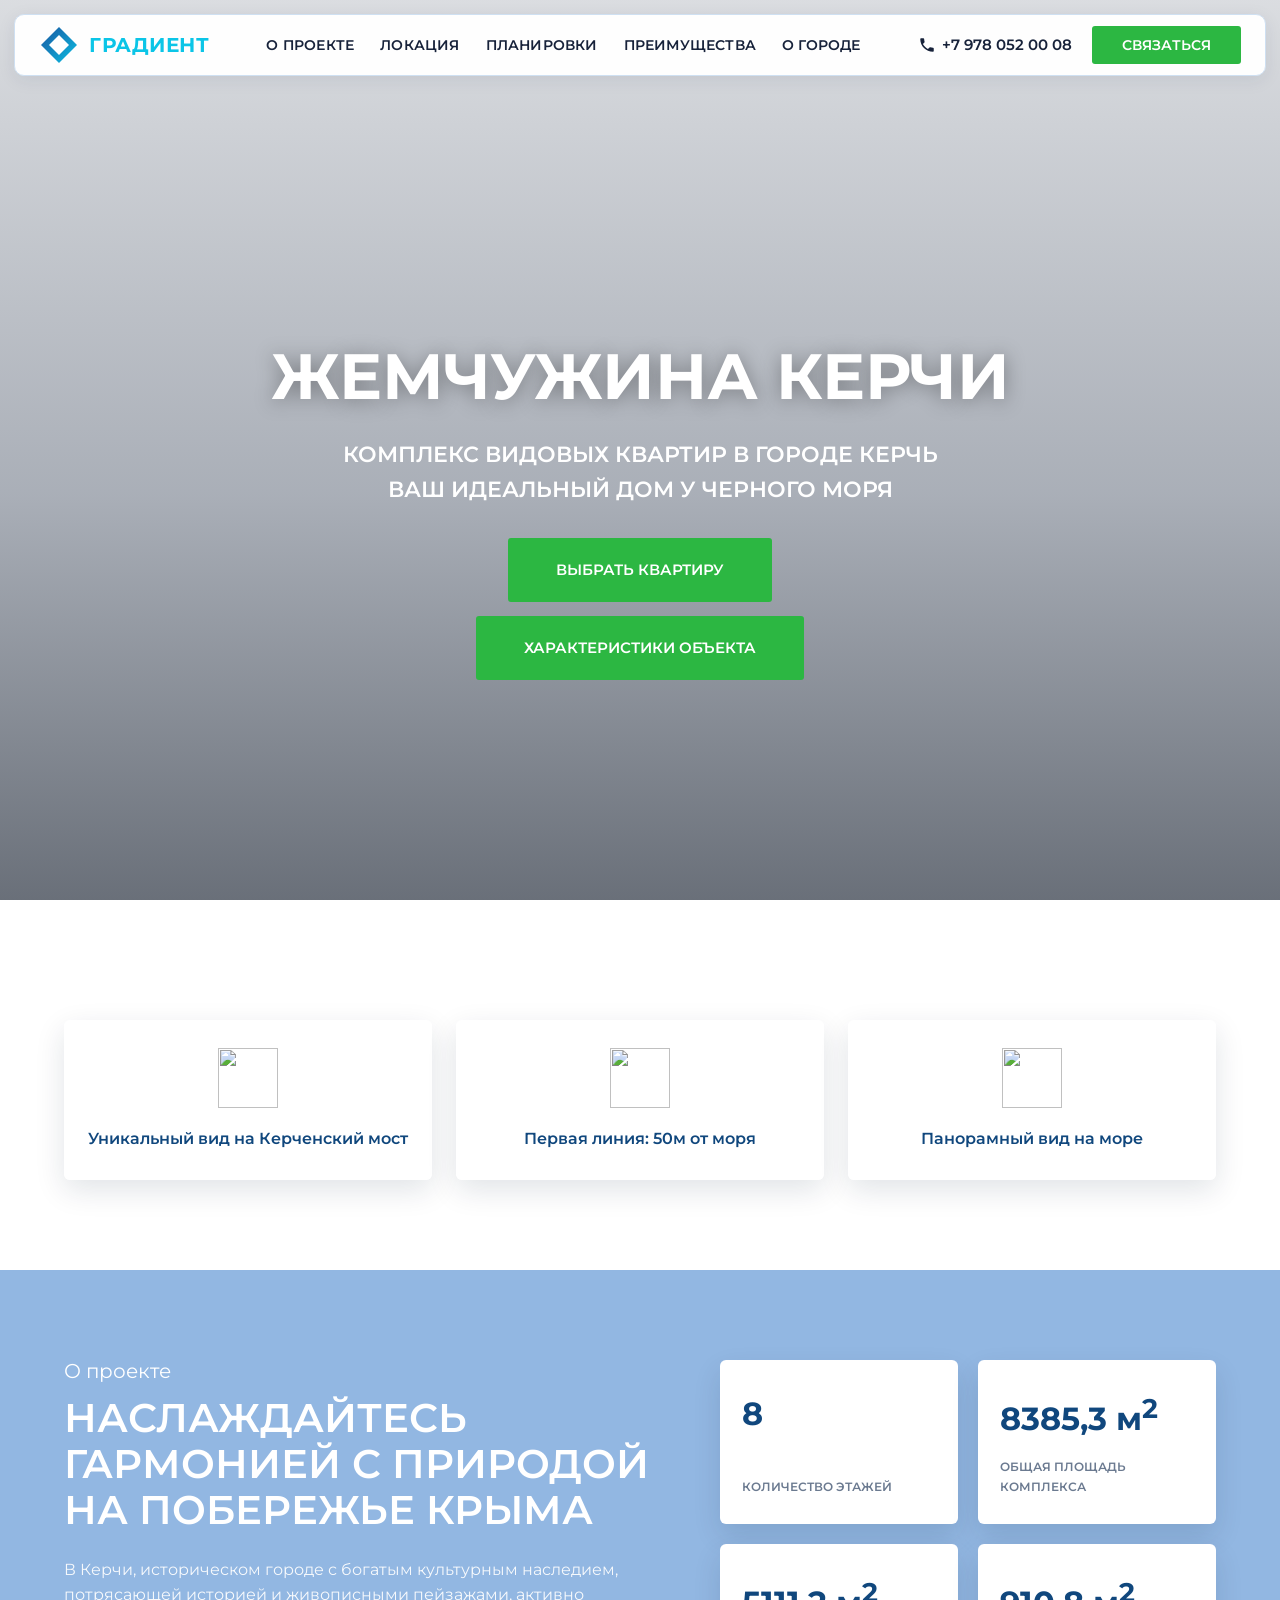
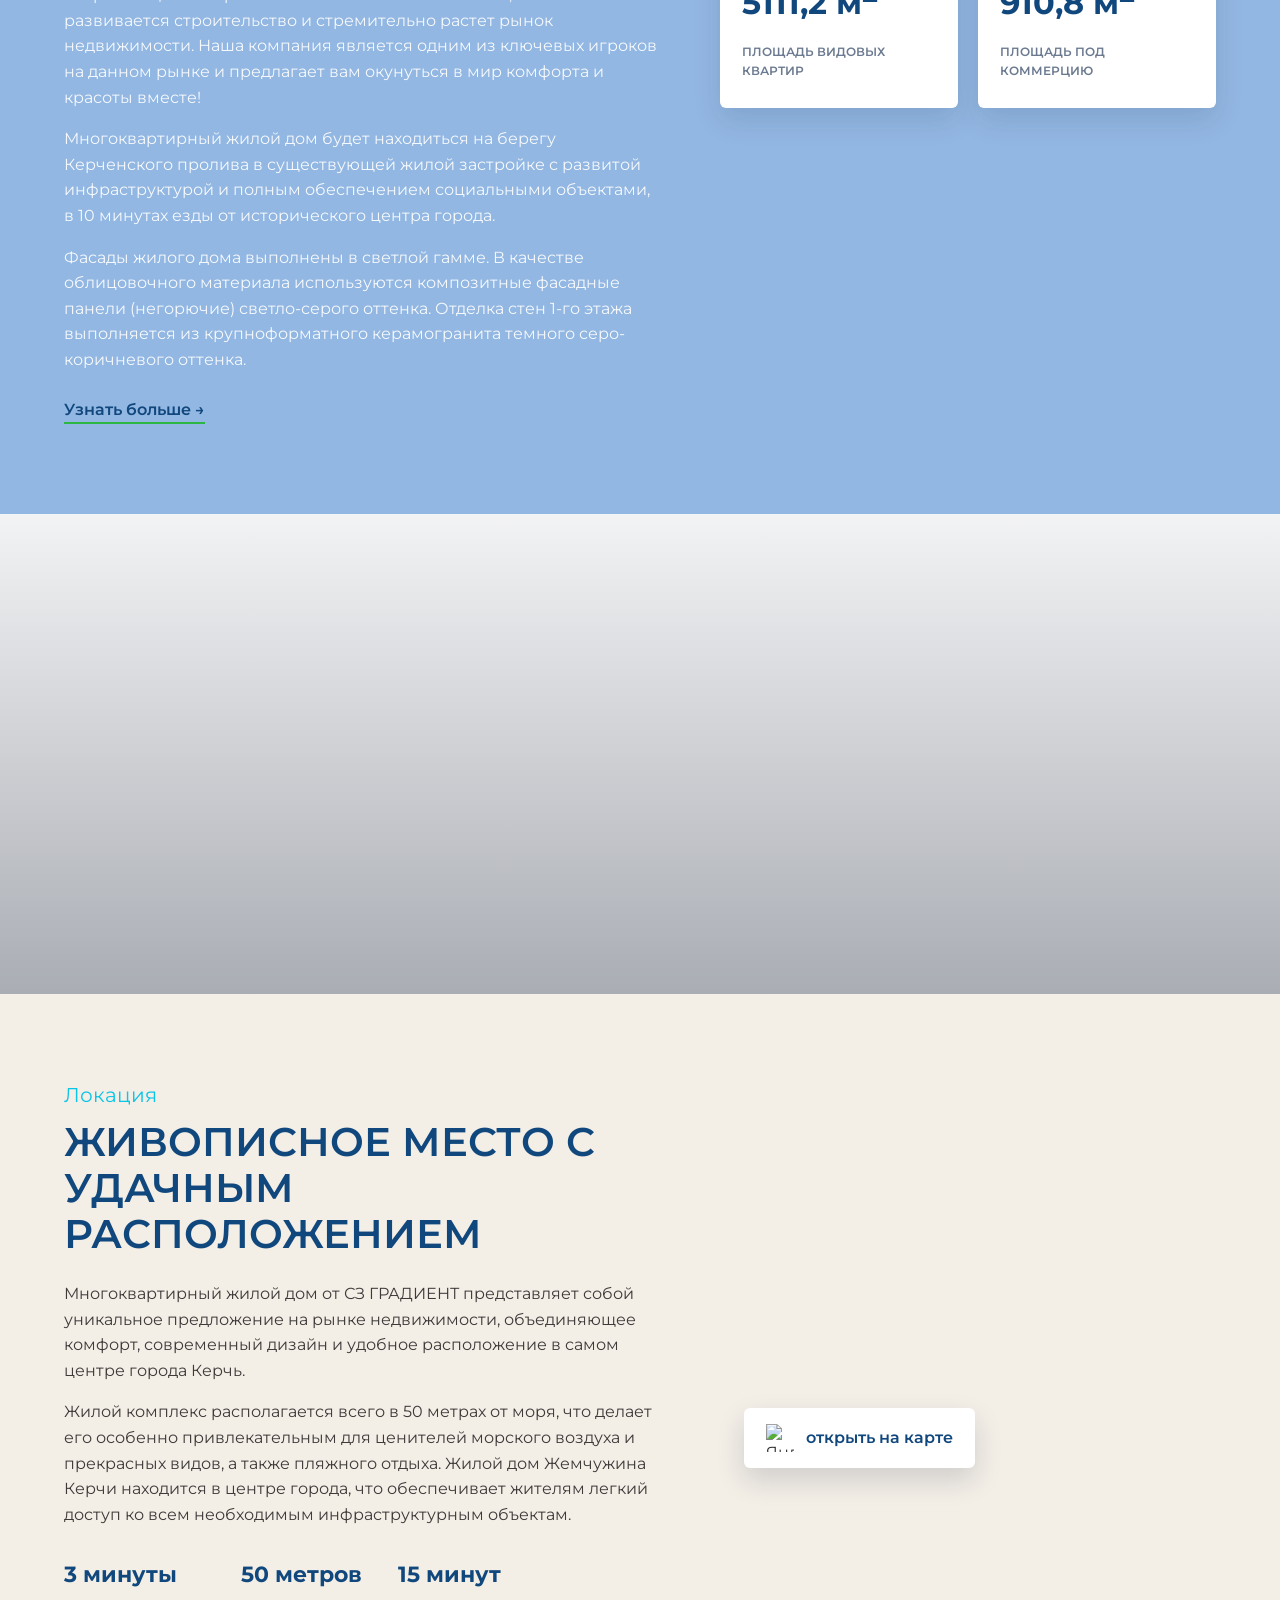
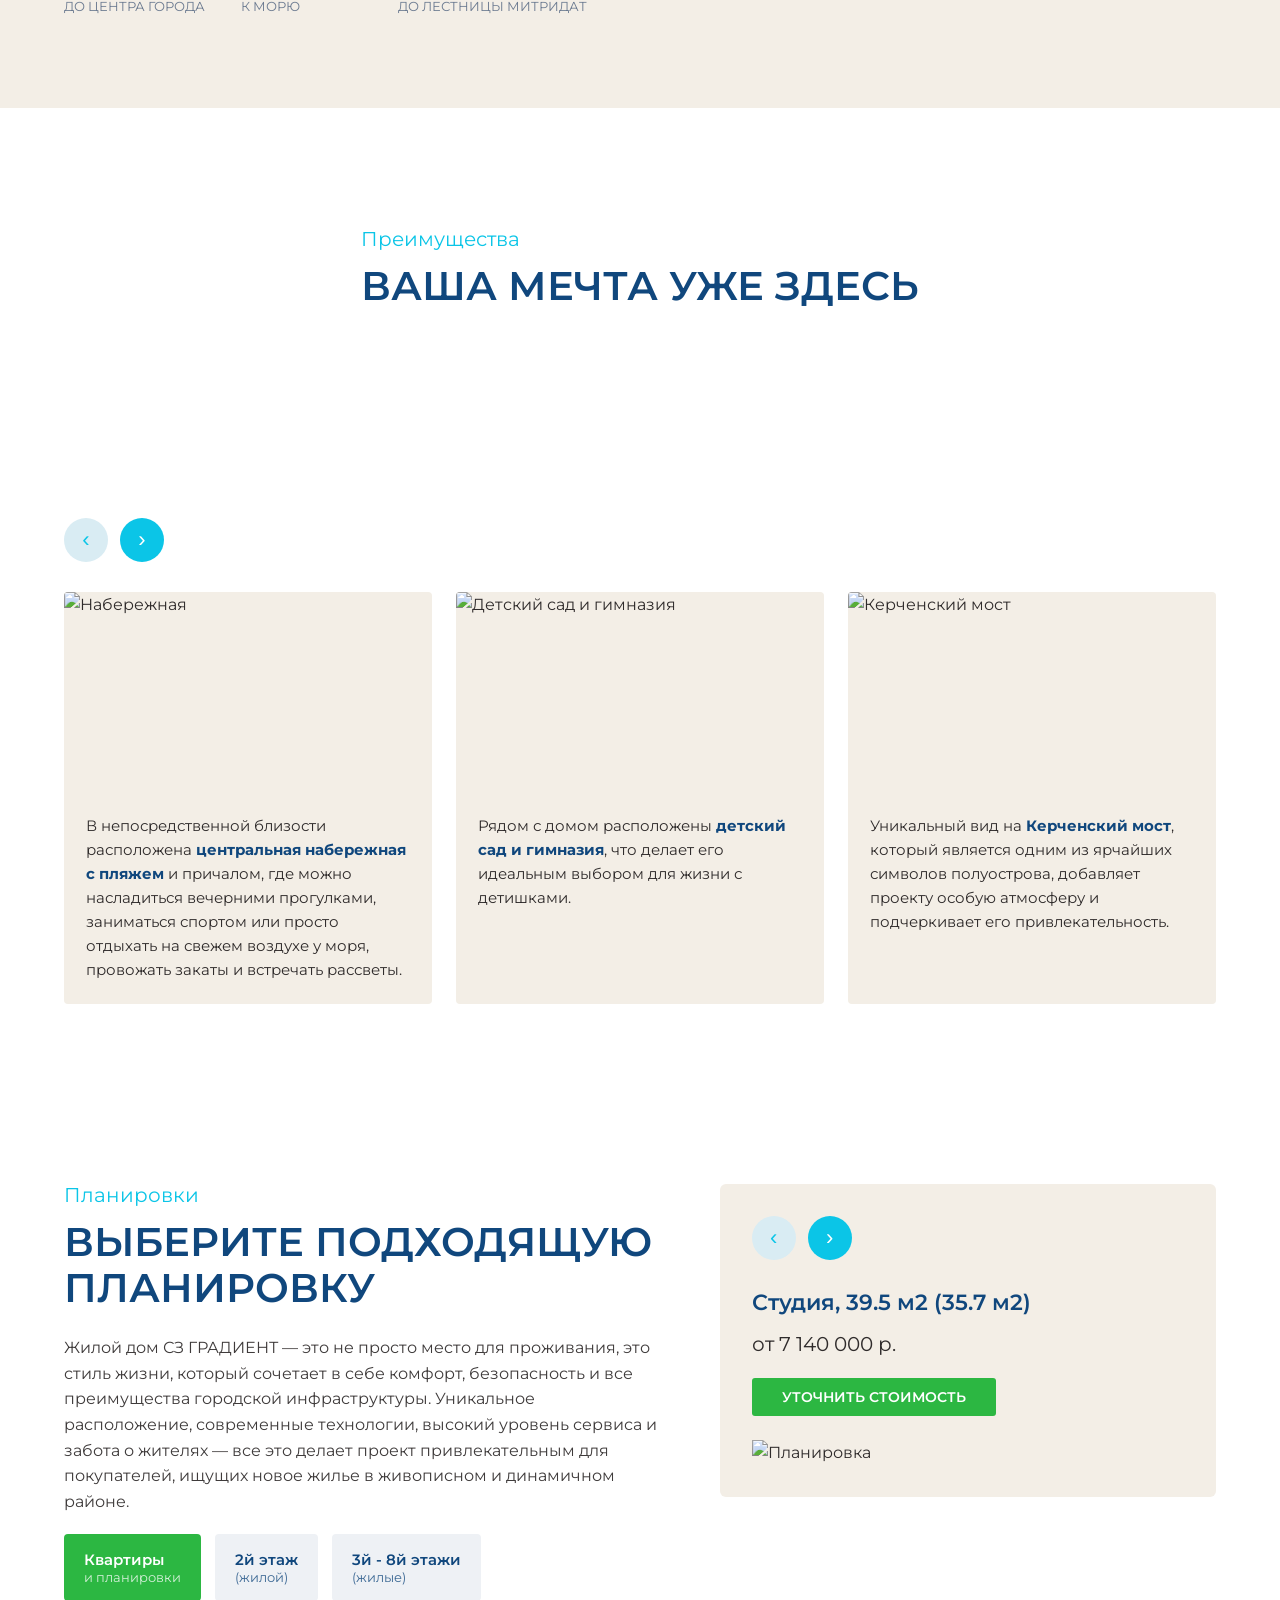
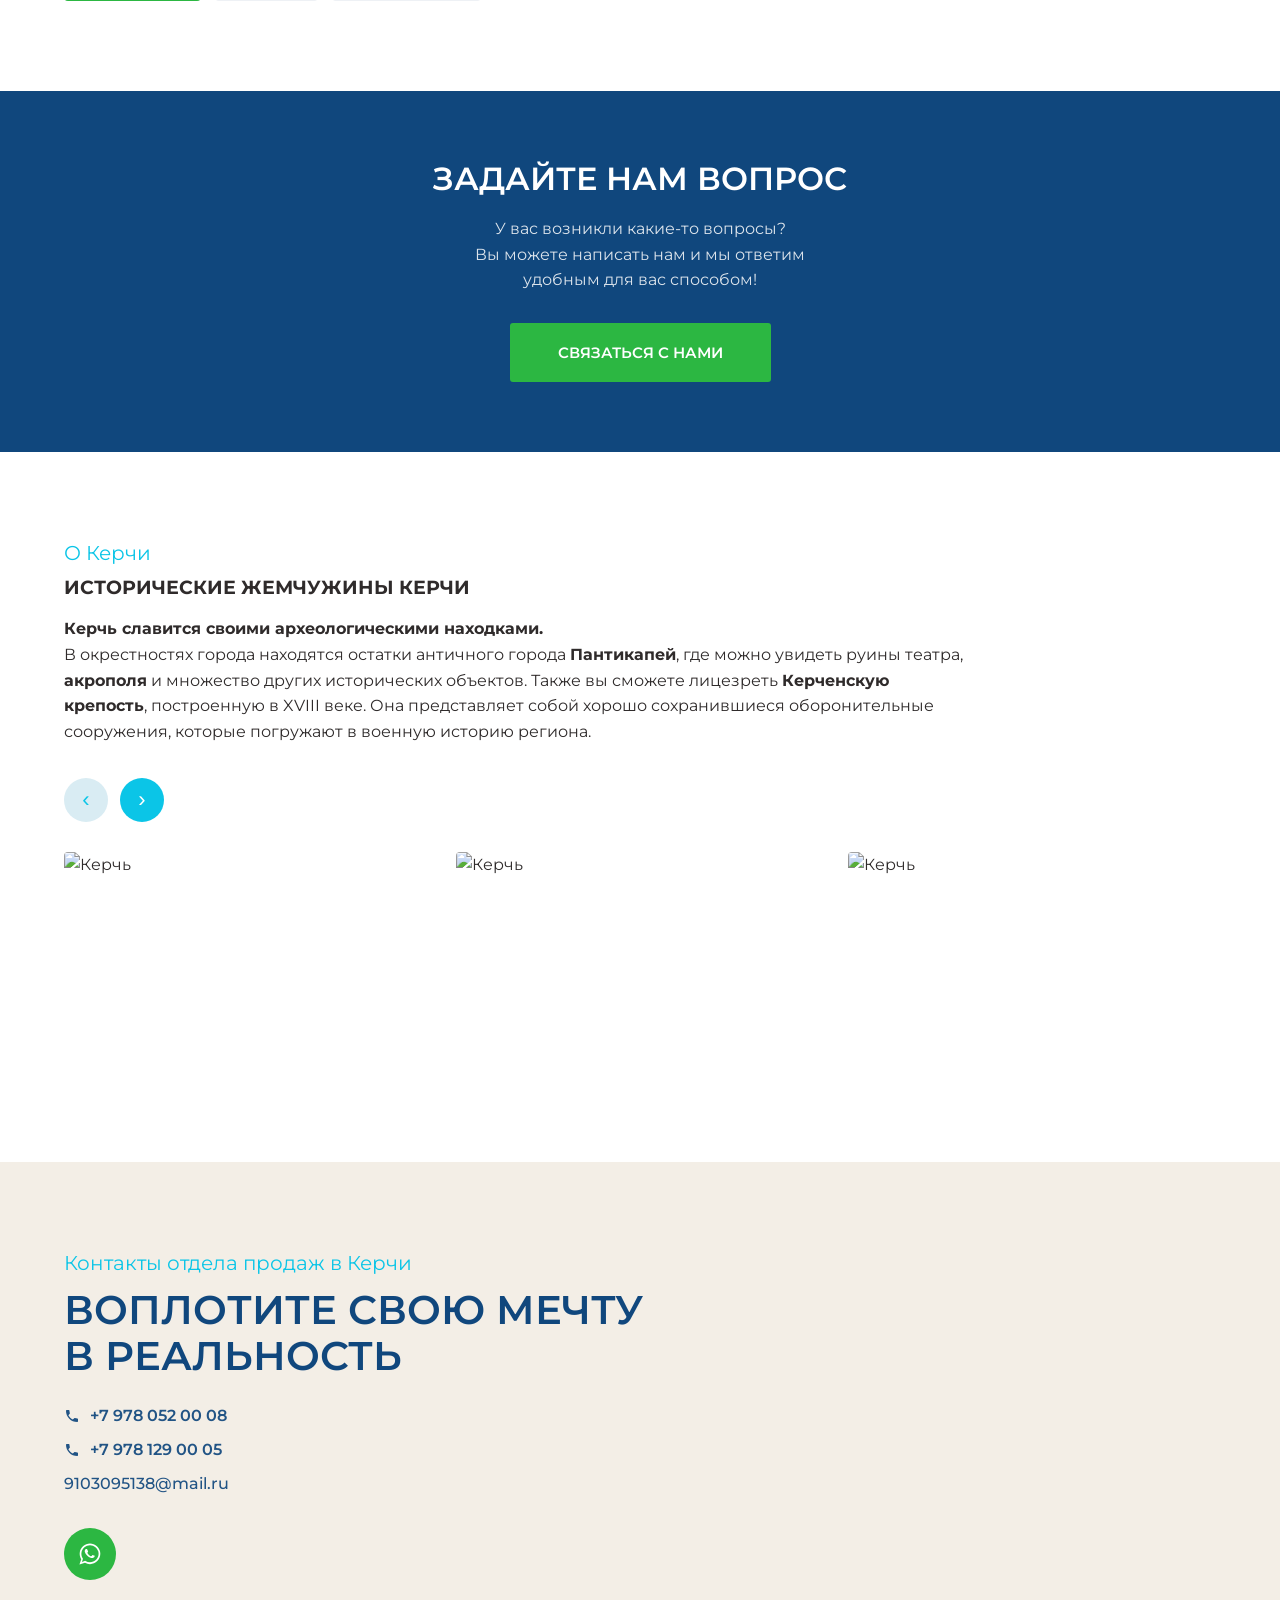
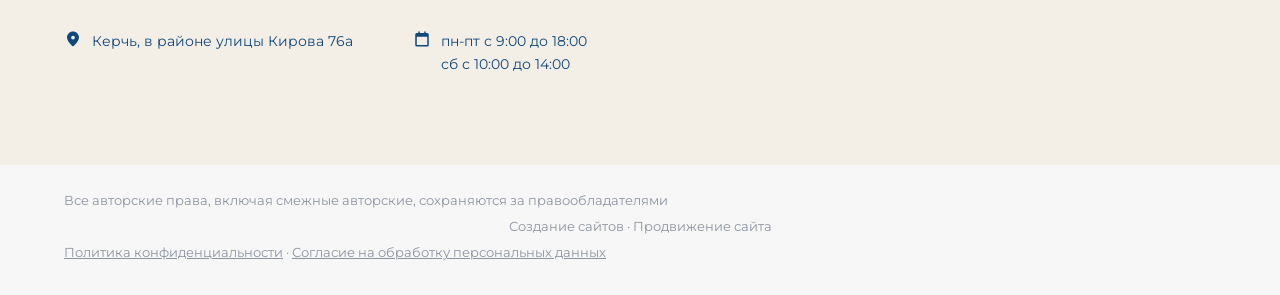
==== index.html @ 0f5c9035 "add site" ====
<!DOCTYPE html>
<html lang="ru">
<head>
<meta charset="UTF-8">
<meta name="viewport" content="width=device-width, initial-scale=1.0">
<title>СЗ Градиент — Жемчужина Керчи</title>
<link rel="preconnect" href="https://fonts.googleapis.com">
<link href="https://fonts.googleapis.com/css2?family=Montserrat:wght@400;500;600;700;800&family=Cuprum:wght@400;500;600;700&display=swap" rel="stylesheet">
<link rel="stylesheet" href="style.css">
</head>
<body>

<header class="site-header" id="siteHeader">
  <div class="header-inner">
    <a href="/" class="logo">
      <svg class="logo-icon" width="40" height="40" viewBox="0 0 40 40" fill="none" xmlns="http://www.w3.org/2000/svg">
        <defs>
          <linearGradient id="logoGrad" x1="0" y1="0" x2="40" y2="40" gradientUnits="userSpaceOnUse">
            <stop offset="0" stop-color="#1B4F9C"/>
            <stop offset="1" stop-color="#0BC5E7"/>
          </linearGradient>
        </defs>
        <path d="M20 2 L38 20 L20 38 L2 20 Z" fill="url(#logoGrad)"/>
        <path d="M20 10 L30 20 L20 30 L10 20 Z" fill="#fff"/>
      </svg>
      <span>ГРАДИЕНТ</span>
    </a>

    <nav class="main-nav" id="mainNav">
      <a href="#o-komplekse">О проекте</a>
      <a href="#lokatsiya">Локация</a>
      <a href="#planirovki">планировки</a>
      <a href="#preimushchestva">преимущества</a>
      <a href="#o-gorode">О городе</a>
    </nav>

    <div class="header-actions">
      <a class="phone" href="tel:+79780520008">
        <svg width="18" height="18" viewBox="0 0 24 24" fill="currentColor"><path d="M6.6 10.8c1.4 2.8 3.8 5.1 6.6 6.6l2.2-2.2c.3-.3.7-.4 1-.2 1.1.4 2.3.6 3.6.6.6 0 1 .4 1 1V20c0 .6-.4 1-1 1-9.4 0-17-7.6-17-17 0-.6.4-1 1-1h3.2c.6 0 1 .4 1 1 0 1.2.2 2.4.6 3.6.1.4 0 .8-.3 1L6.6 10.8z"/></svg>
        +7 978 052 00 08
      </a>
      <button class="btn btn-green" id="ctaHeaderBtn" type="button">связаться</button>
      <button class="burger" id="burgerBtn" aria-label="Меню">
        <span></span><span></span><span></span>
      </button>
    </div>
  </div>
</header>

<main>

  <!-- HERO -->
  <section class="hero" id="hero" style="background-image:url('https://sz-gradient.ru/images/site-img/img_block1.jpg')">
    <div class="hero-overlay"></div>
    <div class="hero-content">
      <h1>Жемчужина Керчи</h1>
      <h3>Комплекс видовых квартир в городе Керчь</h3>
      <h3>Ваш идеальный дом у черного моря</h3>
      <div class="hero-buttons">
        <a href="#planirovki" class="btn btn-green btn-lg">Выбрать квартиру</a>
        <a href="#" class="btn btn-green btn-lg">Характеристики объекта</a>
      </div>
    </div>
  </section>

  <!-- FEATURE STRIP -->
  <section class="feature-strip" style="background-image:url('https://sz-gradient.ru/images/site-img/img_block2.jpg')">
    <div class="feature-strip-overlay"></div>
    <div class="container feature-cards">
      <div class="feature-card">
        <img src="https://sz-gradient.ru/images/site-img/p1.png" alt="">
        <p>Уникальный вид на Керченский мост</p>
      </div>
      <div class="feature-card">
        <img src="https://sz-gradient.ru/images/site-img/p2.png" alt="">
        <p>Первая линия: 50м от моря</p>
      </div>
      <div class="feature-card">
        <img src="https://sz-gradient.ru/images/site-img/p3.png" alt="">
        <p>Панорамный вид на море</p>
      </div>
    </div>
  </section>

  <!-- O PROEKTE -->
  <section class="section section-blue" id="o-komplekse">
    <div class="container split">
      <div class="split-text">
        <h4 class="overline overline-white">О проекте</h4>
        <h3>Наслаждайтесь гармонией с природой на побережье Крыма</h3>
        <p>В Керчи, историческом городе с богатым культурным наследием, потрясающей историей и живописными пейзажами, активно развивается строительство и стремительно растет рынок недвижимости. Наша компания является одним из ключевых игроков на данном рынке и предлагает вам окунуться в мир комфорта и красоты вместе!</p>
        <p>Многоквартирный жилой дом будет находиться на берегу Керченского пролива в существующей жилой застройке с развитой инфраструктурой и полным обеспечением социальными объектами, в 10 минутах езды от исторического центра города.</p>
        <p>Фасады жилого дома выполнены в светлой гамме. В качестве облицовочного материала используются композитные фасадные панели (негорючие) светло-серого оттенка. Отделка стен 1-го этажа выполняется из крупноформатного керамогранита темного серо-коричневого оттенка.</p>
        <a href="#" class="link-more">Узнать больше &rarr;</a>
      </div>
      <div class="stat-grid">
        <div class="stat-card"><span class="stat-num">8</span><span class="stat-label">Количество этажей</span></div>
        <div class="stat-card"><span class="stat-num">8385,3 м<sup>2</sup></span><span class="stat-label">Общая площадь комплекса</span></div>
        <div class="stat-card"><span class="stat-num">5111,2 м<sup>2</sup></span><span class="stat-label">Площадь видовых квартир</span></div>
        <div class="stat-card"><span class="stat-num">910,8 м<sup>2</sup></span><span class="stat-label">Площадь под коммерцию</span></div>
      </div>
    </div>
  </section>

  <!-- LOKATSIYA -->
  <section class="lokatsiya-banner" id="lokatsiya" style="background-image:url('https://sz-gradient.ru/images/lcoation.jpg')">
    <div class="lokatsiya-banner-overlay"></div>
  </section>

  <section class="section section-cream">
    <div class="container split">
      <div class="split-text">
        <h4 class="overline">Локация</h4>
        <h3>Живописное место с удачным расположением</h3>
        <p>Многоквартирный жилой дом от СЗ ГРАДИЕНТ представляет собой уникальное предложение на рынке недвижимости, объединяющее комфорт, современный дизайн и удобное расположение в самом центре города Керчь.</p>
        <p>Жилой комплекс располагается всего в 50 метрах от моря, что делает его особенно привлекательным для ценителей морского воздуха и прекрасных видов, а также пляжного отдыха. Жилой дом Жемчужина Керчи находится в центре города, что обеспечивает жителям легкий доступ ко всем необходимым инфраструктурным объектам.</p>
        <div class="mini-stats">
          <div><strong>3 минуты</strong><span>до центра города</span></div>
          <div><strong>50 метров</strong><span>к морю</span></div>
          <div><strong>15 минут</strong><span>до лестницы Митридат</span></div>
        </div>
      </div>
      <div class="map-block">
        <iframe src="https://yandex.ru/map-widget/v1/?ll=36.470700%2C45.354000&z=13&pt=36.470700,45.354000,pm2rdm" width="100%" height="360" frameborder="0"></iframe>
        <div class="map-pin-card">
          <img src="https://sz-gradient.ru/images/site-img/sm_ya_logo.png" alt="Яндекс карты" class="ya-icon">
          <a href="https://yandex.ru/maps/-/CDx26Rz0" target="_blank" rel="noopener">открыть на карте</a>
        </div>
      </div>
    </div>
  </section>

  <!-- PREIMUSHCHESTVA -->
  <section class="advantages-banner" style="background-image:url('https://sz-gradient.ru/images/site-img/img_block3.jpg')">
    <div class="advantages-banner-overlay"></div>
    <div class="container">
      <h4 class="overline">Преимущества</h4>
      <h3>Ваша мечта уже здесь</h3>
    </div>
  </section>

  <section class="section section-white" id="preimushchestva">
    <div class="container">
      <div class="advantages-nav">
        <button class="round-btn" id="advPrev" aria-label="Назад">&lsaquo;</button>
        <button class="round-btn round-btn-active" id="advNext" aria-label="Вперёд">&rsaquo;</button>
      </div>
      <div class="advantages-track" id="advantagesTrack">
        <div class="advantage-card">
          <img src="https://sz-gradient.ru/img/400x265/e/imgcard1-4dfdd6fa.png" alt="Набережная">
          <div class="advantage-text">В непосредственной близости расположена <strong>центральная набережная с пляжем</strong> и причалом, где можно насладиться вечерними прогулками, заниматься спортом или просто отдыхать на свежем воздухе у моря, провожать закаты и встречать рассветы.</div>
        </div>
        <div class="advantage-card">
          <img src="https://sz-gradient.ru/img/400x265/4/imgcard2-0b2fe39e.png" alt="Детский сад и гимназия">
          <div class="advantage-text">Рядом с домом расположены <strong>детский сад и гимназия</strong>, что делает его идеальным выбором для жизни с детишками.</div>
        </div>
        <div class="advantage-card">
          <img src="https://sz-gradient.ru/img/400x265/2/imgcard3-369e0f42.png" alt="Керченский мост">
          <div class="advantage-text">Уникальный вид на <strong>Керченский мост</strong>, который является одним из ярчайших символов полуострова, добавляет проекту особую атмосферу и подчеркивает его привлекательность.</div>
        </div>
      </div>
    </div>
  </section>

  <!-- PLANIROVKI -->
  <section class="section section-white" id="planirovki">
    <div class="container split">
      <div class="split-text">
        <h4 class="overline">Планировки</h4>
        <h3>Выберите подходящую планировку</h3>
        <p>Жилой дом СЗ ГРАДИЕНТ — это не просто место для проживания, это стиль жизни, который сочетает в себе комфорт, безопасность и все преимущества городской инфраструктуры. Уникальное расположение, современные технологии, высокий уровень сервиса и забота о жителях — все это делает проект привлекательным для покупателей, ищущих новое жилье в живописном и динамичном районе.</p>
        <div class="plan-tabs">
          <button class="plan-tab plan-tab-active" data-tab="all">Квартиры<br><span>и планировки</span></button>
          <button class="plan-tab" data-tab="floor2">2й этаж<br><span>(жилой)</span></button>
          <button class="plan-tab" data-tab="floor3-8">3й - 8й этажи<br><span>(жилые)</span></button>
        </div>
      </div>

      <div class="plan-viewer">
        <div class="plan-nav">
          <button class="round-btn" id="planPrev">&lsaquo;</button>
          <button class="round-btn round-btn-active" id="planNext">&rsaquo;</button>
        </div>
        <div class="plan-card" id="planCard">
          <h4 id="planTitle">Студия, 39.5 м2 (35.7 м2)</h4>
          <p class="plan-price" id="planPrice">от 7 140 000 р.</p>
          <button class="btn btn-green" type="button">Уточнить стоимость</button>
          <img id="planImage" src="https://sz-gradient.ru/images/plan/sm_page-0001.jpg" alt="Планировка" class="plan-img">
        </div>
      </div>
    </div>
  </section>

  <!-- CALLBACK STRIP -->
  <section class="callback-strip">
    <div class="container">
      <h3>Задайте нам вопрос</h3>
      <p>У вас возникли какие-то вопросы?<br>Вы можете написать нам и мы ответим<br>удобным для вас способом!</p>
      <button class="btn btn-green btn-lg" id="ctaCallbackBtn" type="button">связаться с нами</button>
    </div>
  </section>

  <!-- O GORODE -->
  <section class="section section-white" id="o-gorode">
    <div class="container">
      <h4 class="overline">О Керчи</h4>
      <h3>Исторические жемчужины керчи</h3>
      <p class="kerch-text"><strong>Керчь славится своими археологическими находками.</strong><br>
      В окрестностях города находятся остатки античного города <strong>Пантикапей</strong>, где можно увидеть руины театра, <strong>акрополя</strong> и множество других исторических объектов. Также вы сможете лицезреть <strong>Керченскую крепость</strong>, построенную в XVIII веке. Она представляет собой хорошо сохранившиеся оборонительные сооружения, которые погружают в военную историю региона.</p>
      <div class="gallery-nav">
        <button class="round-btn" id="galPrev">&lsaquo;</button>
        <button class="round-btn round-btn-active" id="galNext">&rsaquo;</button>
      </div>
      <div class="gallery-track" id="galleryTrack">
        <img src="https://sz-gradient.ru/images/phocagallery/%D0%93%D0%B0%D0%BB%D0%B5%D1%80%D0%B5%D1%8F/thumbs/phoca_thumb_l_gal-1.jpg" alt="Керчь">
        <img src="https://sz-gradient.ru/images/phocagallery/%D0%93%D0%B0%D0%BB%D0%B5%D1%80%D0%B5%D1%8F/thumbs/phoca_thumb_l_gal-2.jpg" alt="Керчь">
        <img src="https://sz-gradient.ru/images/phocagallery/%D0%93%D0%B0%D0%BB%D0%B5%D1%80%D0%B5%D1%8F/thumbs/phoca_thumb_l_gal-3.jpg" alt="Керчь">
      </div>
    </div>
  </section>

  <!-- CONTACTS -->
  <section class="section section-cream" id="contacts">
    <div class="container split">
      <div class="split-text">
        <h4 class="overline">Контакты отдела продаж в Керчи</h4>
        <h3>Воплотите свою мечту в реальность</h3>
        <div class="contact-phones">
          <p><svg width="16" height="16" viewBox="0 0 24 24" fill="currentColor"><path d="M6.6 10.8c1.4 2.8 3.8 5.1 6.6 6.6l2.2-2.2c.3-.3.7-.4 1-.2 1.1.4 2.3.6 3.6.6.6 0 1 .4 1 1V20c0 .6-.4 1-1 1-9.4 0-17-7.6-17-17 0-.6.4-1 1-1h3.2c.6 0 1 .4 1 1 0 1.2.2 2.4.6 3.6.1.4 0 .8-.3 1L6.6 10.8z"/></svg> <a href="tel:+79780520008">+7 978 052 00 08</a></p>
          <p><svg width="16" height="16" viewBox="0 0 24 24" fill="currentColor"><path d="M6.6 10.8c1.4 2.8 3.8 5.1 6.6 6.6l2.2-2.2c.3-.3.7-.4 1-.2 1.1.4 2.3.6 3.6.6.6 0 1 .4 1 1V20c0 .6-.4 1-1 1-9.4 0-17-7.6-17-17 0-.6.4-1 1-1h3.2c.6 0 1 .4 1 1 0 1.2.2 2.4.6 3.6.1.4 0 .8-.3 1L6.6 10.8z"/></svg> <a href="tel:+79781290005">+7 978 129 00 05</a></p>
          <p class="email"><a href="mailto:9103095138@mail.ru">9103095138@mail.ru</a></p>
        </div>
        <a class="whatsapp-btn" href="https://wa.me/79780520008" target="_blank" rel="noopener" aria-label="WhatsApp">
          <svg width="26" height="26" viewBox="0 0 32 32" fill="#fff"><path d="M16 3C9 3 3.3 8.7 3.3 15.7c0 2.4.7 4.7 1.9 6.7L3 29l6.8-2.1c1.9 1 4 1.6 6.2 1.6 7 0 12.7-5.7 12.7-12.7C28.7 8.7 23 3 16 3zm0 23.1c-2 0-3.9-.5-5.5-1.5l-.4-.2-4 1.3 1.3-3.9-.3-.4c-1.1-1.7-1.7-3.7-1.7-5.7 0-5.8 4.7-10.6 10.6-10.6 5.8 0 10.6 4.7 10.6 10.6 0 5.9-4.8 10.4-10.6 10.4zm5.8-7.9c-.3-.2-1.9-.9-2.2-1-.3-.1-.5-.2-.7.2-.2.3-.8 1-1 1.2-.2.2-.4.2-.7.1-.3-.2-1.4-.5-2.6-1.6-1-.9-1.6-2-1.8-2.3-.2-.3 0-.5.1-.6.1-.1.3-.4.4-.5.1-.2.2-.3.3-.5.1-.2 0-.4 0-.5-.1-.2-.7-1.7-1-2.3-.2-.6-.5-.5-.7-.5h-.6c-.2 0-.5.1-.8.4-.3.3-1 1-1 2.4s1.1 2.8 1.2 3c.1.2 2.1 3.2 5.1 4.5.7.3 1.3.5 1.7.6.7.2 1.4.2 1.9.1.6-.1 1.9-.8 2.1-1.5.3-.7.3-1.4.2-1.5-.1-.1-.3-.2-.6-.3z"/></svg>
        </a>
      </div>

      <div class="map-block">
        <iframe src="https://yandex.ru/map-widget/v1/?ll=36.470700%2C45.354000&z=14&pt=36.470700,45.354000,pm2rdm" width="100%" height="320" frameborder="0"></iframe>
      </div>
    </div>

    <div class="container contact-meta">
      <div><svg width="18" height="18" viewBox="0 0 24 24" fill="currentColor"><path d="M12 2C7.6 2 4 5.6 4 10c0 5.4 8 12 8 12s8-6.6 8-12c0-4.4-3.6-8-8-8zm0 10.5A2.5 2.5 0 1 1 12 7.5a2.5 2.5 0 0 1 0 5z"/></svg> Керчь, в районе улицы Кирова 76а</div>
      <div><svg width="18" height="18" viewBox="0 0 24 24" fill="currentColor"><path d="M7 2v2H5a2 2 0 0 0-2 2v14a2 2 0 0 0 2 2h14a2 2 0 0 0 2-2V6a2 2 0 0 0-2-2h-2V2h-2v2H9V2H7zM5 9h14v11H5V9z"/></svg> пн-пт с 9:00 до 18:00<br>сб с 10:00 до 14:00</div>
    </div>
  </section>

</main>

<footer class="site-footer">
  <div class="container footer-inner">
    <p>Все авторские права, включая смежные авторские, сохраняются за правообладателями</p>
    <p class="footer-mid">Создание сайтов · Продвижение сайта</p>
    <p><a href="https://sz-gradient.ru/media/docs/politika-konfidentsialnosti.doc" target="_blank" rel="noopener">Политика конфиденциальности</a> · <a href="https://sz-gradient.ru/media/docs/soglasie-na-obrabotku-PD.doc" target="_blank" rel="noopener">Согласие на обработку персональных данных</a></p>
  </div>
</footer>

<button class="to-top" id="toTopBtn" aria-label="Наверх">
  <svg width="18" height="18" viewBox="0 0 24 24" fill="none" stroke="currentColor" stroke-width="2"><path d="M6 15l6-6 6 6"/></svg>
</button>

<!-- CALL MODAL -->
<div class="modal-overlay" id="callModalOverlay">
  <div class="modal">
    <button class="modal-close" id="modalCloseBtn">&times;</button>
    <h3>Заказать звонок</h3>
    <form id="callForm">
      <input type="text" placeholder="Ваше имя" required>
      <input type="tel" placeholder="Телефон" required>
      <p class="consent">Отправляя заявку, Вы даете <a href="https://sz-gradient.ru/media/docs/politika-konfidentsialnosti.doc" target="_blank" rel="noopener">согласие</a> на обработку <a href="https://sz-gradient.ru/media/docs/soglasie-na-obrabotku-PD.doc" target="_blank" rel="noopener">персональных данных</a></p>
      <button type="submit" class="btn btn-green">Заказать звонок</button>
    </form>
  </div>
</div>

<script src="script.js"></script>
</body>
</html>
---- style.css ----
:root {
  --navy: #10477D;
  --cyan: #0BC5E7;
  --green: #2CB742;
  --green-dark: #219135;
  --cream: #F3EEE6;
  --text: #2F2B2B;
  --blue-section: #92B7E2;
  --header-h: 88px;
  --font-main: "Montserrat", sans-serif;
  --font-second: "Cuprum", sans-serif;
}

* { box-sizing: border-box; margin: 0; padding: 0; }

html { scroll-behavior: smooth; }

body {
  font-family: var(--font-main);
  color: var(--text);
  line-height: 1.6;
  background: #fff;
}

img { max-width: 100%; display: block; }

.container {
  max-width: 1200px;
  margin: 0 auto;
  padding: 0 24px;
}

h1, h2, h3, h4 { font-family: var(--font-main); text-transform: uppercase; line-height: 1.15; }

.btn {
  display: inline-block;
  border: none;
  cursor: pointer;
  text-transform: uppercase;
  font-family: var(--font-main);
  font-weight: 600;
  border-radius: 3px;
  padding: 10px 30px;
  font-size: 14px;
  transition: background .2s ease, transform .15s ease;
  text-decoration: none;
  text-align: center;
}

.btn-green { background: var(--green); color: #fff; }
.btn-green:hover { background: var(--green-dark); }
.btn-lg { padding: 20px 48px; font-size: 15px; font-weight: 600; }

/* ---------- HEADER ---------- */
.site-header {
  position: fixed;
  top: 14px;
  left: 14px;
  right: 14px;
  z-index: 200;
  background: rgba(255,255,255,.97);
  border: 1px solid #cfe0f2;
  border-radius: 10px;
  box-shadow: 0 4px 18px rgba(20,40,80,.08);
  transition: box-shadow .2s ease;
}

.site-header.scrolled { box-shadow: 0 6px 24px rgba(20,40,80,.16); }

.header-inner {
  max-width: 1400px;
  margin: 0 auto;
  display: flex;
  align-items: center;
  justify-content: space-between;
  gap: 24px;
  padding: 10px 24px;
}

.logo {
  display: flex;
  align-items: center;
  gap: 10px;
  text-decoration: none;
  flex-shrink: 0;
}

.logo span {
  font-weight: 700;
  font-size: 20px;
  letter-spacing: .5px;
  color: var(--cyan);
}

.main-nav {
  display: flex;
  gap: 26px;
  flex-wrap: wrap;
}

.main-nav a {
  color: #17223a;
  text-decoration: none;
  font-size: 14px;
  font-weight: 600;
  text-transform: uppercase;
  letter-spacing: .2px;
}

.main-nav a:hover { color: var(--cyan); }

.header-actions {
  display: flex;
  align-items: center;
  gap: 20px;
}

.phone {
  display: flex;
  align-items: center;
  gap: 6px;
  color: #17223a;
  text-decoration: none;
  font-weight: 600;
  font-size: 15px;
  white-space: nowrap;
}

.burger {
  display: none;
  flex-direction: column;
  justify-content: space-between;
  width: 26px;
  height: 18px;
  background: none;
  border: none;
  cursor: pointer;
}
.burger span { display: block; height: 2px; background: #17223a; border-radius: 2px; }

/* ---------- HERO ---------- */
.hero {
  position: relative;
  min-height: 100vh;
  background-size: cover;
  background-position: center;
  display: flex;
  align-items: center;
  justify-content: center;
  text-align: center;
  color: #fff;
  padding-top: 120px;
}

.hero-overlay {
  position: absolute;
  inset: 0;
  background: linear-gradient(180deg, rgba(10,25,50,.15) 0%, rgba(10,25,50,.35) 55%, rgba(6,16,32,.6) 100%);
}

.hero-content {
  position: relative;
  z-index: 2;
  max-width: 900px;
  padding: 0 20px;
}

.hero-content h1 {
  font-size: clamp(40px, 6vw, 64px);
  font-weight: 700;
  margin-bottom: 28px;
  text-shadow: 0 2px 20px rgba(0,0,0,.35);
}

.hero-content h3 {
  font-size: clamp(16px, 2.4vw, 22px);
  font-weight: 600;
  margin-bottom: 10px;
  text-transform: uppercase;
}

.hero-buttons {
  margin-top: 36px;
  display: flex;
  flex-direction: column;
  align-items: center;
  gap: 14px;
}

/* ---------- FEATURE STRIP ---------- */
.feature-strip {
  position: relative;
  background-size: cover;
  background-position: center;
  padding: 60px 0 90px;
}

.feature-strip-overlay {
  position: absolute;
  inset: 0;
  background: rgba(255,255,255,.35);
}

.feature-cards {
  position: relative;
  z-index: 2;
  display: grid;
  grid-template-columns: repeat(3, 1fr);
  gap: 24px;
  margin-top: 60px;
}

.feature-card {
  background: rgba(255,255,255,.95);
  border-radius: 6px;
  padding: 28px 20px;
  text-align: center;
  box-shadow: 0 10px 30px rgba(10,30,60,.12);
}

.feature-card img { width: 60px; height: 60px; margin: 0 auto 18px; object-fit: contain; }
.feature-card p { font-weight: 600; color: var(--navy); font-size: 16px; }

/* ---------- SECTION GENERIC ---------- */
.section { padding: 90px 0; }
.section-white { background: #fff; }
.section-cream { background: var(--cream); }
.section-blue {
  background: var(--blue-section);
  color: #fff;
}

.overline {
  color: var(--cyan);
  font-weight: 400;
  font-size: 20px;
  text-transform: none;
  margin-bottom: 12px;
}
.overline-white { color: #fff; }

.split {
  display: grid;
  grid-template-columns: 1.2fr 1fr;
  gap: 60px;
  align-items: start;
}

.split-text h3 {
  font-size: 40px;
  font-weight: 600;
  color: var(--navy);
  margin-bottom: 24px;
}
.section-blue .split-text h3 { color: #fff; }

.split-text p { margin-bottom: 16px; opacity: .92; }

.link-more {
  display: inline-block;
  margin-top: 8px;
  color: var(--navy);
  font-weight: 600;
  text-decoration: none;
  border-bottom: 2px solid var(--green);
}

/* stat grid */
.stat-grid {
  display: grid;
  grid-template-columns: 1fr 1fr;
  gap: 20px;
}
.stat-card {
  background: #fff;
  color: var(--navy);
  border-radius: 6px;
  padding: 28px 22px;
  min-height: 150px;
  display: flex;
  flex-direction: column;
  justify-content: space-between;
  box-shadow: 0 12px 28px rgba(10,30,60,.12);
}
.stat-num { font-size: 32px; font-weight: 700; }
.stat-label {
  text-transform: uppercase;
  font-size: 12px;
  font-weight: 600;
  color: #6b7a90;
  margin-top: 14px;
}

/* location banner */
.lokatsiya-banner {
  position: relative;
  height: 480px;
  background-size: cover;
  background-position: center;
}
.lokatsiya-banner-overlay {
  position: absolute; inset: 0;
  background: linear-gradient(180deg, rgba(10,20,40,.05), rgba(10,20,40,.35));
}

.mini-stats {
  display: flex;
  gap: 36px;
  margin-top: 30px;
  flex-wrap: wrap;
}
.mini-stats strong { display: block; font-size: 22px; color: var(--navy); }
.mini-stats span { font-size: 13px; color: #6b7a90; text-transform: uppercase; }

.map-block { position: relative; }
.map-block iframe { border-radius: 6px; display: block; }
.map-pin-card {
  position: absolute;
  bottom: -24px;
  left: 24px;
  background: #fff;
  border-radius: 6px;
  padding: 16px 22px;
  display: flex;
  align-items: center;
  gap: 12px;
  box-shadow: 0 12px 28px rgba(10,30,60,.15);
}
.map-pin-card a { color: var(--navy); text-decoration: none; font-weight: 600; }
.ya-icon { width: 28px; height: 28px; }

/* advantages banner */
.advantages-banner {
  position: relative;
  min-height: 320px;
  background-size: cover;
  background-position: center;
  display: flex;
  align-items: center;
}
.advantages-banner-overlay {
  position: absolute; inset: 0;
  background: linear-gradient(180deg, rgba(255,255,255,.92), rgba(255,255,255,.55) 60%, rgba(255,255,255,0));
}
.advantages-banner .container { position: relative; z-index: 2; }
.advantages-banner h3 { font-size: 40px; color: var(--navy); font-weight: 600; }

.advantages-nav, .plan-nav, .gallery-nav {
  display: flex;
  gap: 12px;
  margin-bottom: 30px;
}
.round-btn {
  width: 44px; height: 44px;
  border-radius: 50%;
  border: none;
  background: #d9ecf3;
  color: var(--cyan);
  font-size: 22px;
  cursor: pointer;
  display: flex; align-items: center; justify-content: center;
  transition: background .2s ease, color .2s ease;
}
.round-btn-active, .round-btn:hover { background: var(--cyan); color: #fff; }

.advantages-track {
  display: grid;
  grid-template-columns: repeat(3, 1fr);
  gap: 24px;
}
.advantage-card { background: var(--cream); border-radius: 4px; overflow: hidden; }
.advantage-card img { width: 100%; height: 200px; object-fit: cover; }
.advantage-text { padding: 22px; font-size: 15px; }
.advantage-text strong { color: var(--navy); }

/* planirovki */
.plan-tabs { display: flex; gap: 14px; margin-top: 20px; flex-wrap: wrap; }
.plan-tab {
  border: none;
  cursor: pointer;
  border-radius: 4px;
  padding: 16px 20px;
  background: #eef1f5;
  color: var(--navy);
  font-family: var(--font-main);
  font-weight: 600;
  text-align: left;
  font-size: 15px;
}
.plan-tab span { display: block; font-weight: 400; font-size: 13px; opacity: .8; }
.plan-tab-active { background: var(--green); color: #fff; }

.plan-viewer { background: var(--cream); border-radius: 6px; padding: 32px; }
.plan-card h4 { font-size: 22px; color: var(--navy); font-weight: 600; text-transform: none; margin-bottom: 12px; }
.plan-price { font-size: 20px; margin-bottom: 18px; }
.plan-img { margin-top: 24px; max-width: 340px; }

/* callback strip */
.callback-strip {
  background: var(--navy);
  color: #fff;
  text-align: center;
  padding: 70px 0;
}
.callback-strip h3 { font-size: 32px; font-weight: 600; margin-bottom: 18px; }
.callback-strip p { margin-bottom: 30px; opacity: .85; }

/* o gorode */
.kerch-text { max-width: 900px; margin: 18px 0 34px; }
.gallery-track {
  display: grid;
  grid-template-columns: repeat(3, 1fr);
  gap: 24px;
}
.gallery-track img { border-radius: 4px; height: 220px; width: 100%; object-fit: cover; }

/* contacts */
.contact-phones { margin: 22px 0; }
.contact-phones p { display: flex; align-items: center; gap: 10px; margin-bottom: 8px; color: var(--navy); }
.contact-phones a { color: var(--navy); text-decoration: none; font-weight: 600; }
.contact-phones .email a { font-weight: 500; }

.whatsapp-btn {
  display: inline-flex;
  align-items: center;
  justify-content: center;
  width: 52px; height: 52px;
  background: var(--green);
  border-radius: 50%;
  margin-top: 10px;
}

.contact-meta {
  display: flex;
  gap: 60px;
  margin-top: 50px;
  flex-wrap: wrap;
  font-size: 14px;
  color: var(--navy);
}
.contact-meta div { display: flex; align-items: flex-start; gap: 10px; }

/* footer */
.site-footer {
  background: #f7f7f7;
  padding: 26px 0;
  font-size: 12.5px;
  color: #8b93a1;
}
.footer-inner p { margin-bottom: 6px; }
.footer-inner a { color: #8b93a1; }
.footer-mid { text-align: center; }

/* to top */
.to-top {
  position: fixed;
  bottom: 28px;
  right: 28px;
  width: 48px; height: 48px;
  border-radius: 50%;
  border: none;
  background: rgba(146,183,226,.9);
  color: #fff;
  cursor: pointer;
  display: flex; align-items: center; justify-content: center;
  box-shadow: 0 8px 20px rgba(20,40,80,.2);
  opacity: 0;
  pointer-events: none;
  transition: opacity .2s ease, transform .2s ease;
  z-index: 150;
}
.to-top.visible { opacity: 1; pointer-events: auto; }
.to-top:hover { background: var(--cyan); }

/* modal */
.modal-overlay {
  position: fixed; inset: 0;
  background: rgba(10,20,40,.55);
  display: flex; align-items: center; justify-content: center;
  z-index: 300;
  opacity: 0; pointer-events: none;
  transition: opacity .2s ease;
}
.modal-overlay.open { opacity: 1; pointer-events: auto; }
.modal {
  background: #fff;
  border-radius: 8px;
  padding: 36px;
  width: 92%;
  max-width: 420px;
  position: relative;
}
.modal h3 { color: var(--navy); font-weight: 600; margin-bottom: 20px; font-size: 24px; }
.modal input {
  width: 100%;
  padding: 12px 14px;
  border: 1px solid #dfe3e8;
  border-radius: 4px;
  margin-bottom: 14px;
  font-family: var(--font-main);
  font-size: 14px;
}
.modal .consent { font-size: 12px; color: #8b93a1; margin-bottom: 18px; }
.modal .consent a { color: #8b93a1; }
.modal-close {
  position: absolute; top: 14px; right: 16px;
  background: none; border: none; font-size: 24px; cursor: pointer; color: #8b93a1;
}

/* ---------- RESPONSIVE ---------- */
@media (max-width: 960px) {
  .main-nav { display: none; }
  .burger { display: flex; }
  .header-actions .btn-green#ctaHeaderBtn { display: none; }
  .split { grid-template-columns: 1fr; }
  .stat-grid { grid-template-columns: 1fr 1fr; }
  .feature-cards { grid-template-columns: 1fr; }
  .advantages-track { grid-template-columns: 1fr; }
  .gallery-track { grid-template-columns: 1fr; }
  .contact-phones .phone-text { display: none; }
}

@media (max-width: 960px) {
  .main-nav.open {
    display: flex;
    position: absolute;
    top: 100%;
    left: 0; right: 0;
    background: #fff;
    flex-direction: column;
    padding: 16px 24px;
    border-radius: 0 0 10px 10px;
    box-shadow: 0 10px 24px rgba(20,40,80,.12);
  }
}

@media (max-width: 640px) {
  .header-inner { padding: 8px 16px; }
  .logo span { font-size: 16px; }
  .phone { display: none; }
  .section { padding: 60px 0; }
  .split-text h3 { font-size: 28px; }
}
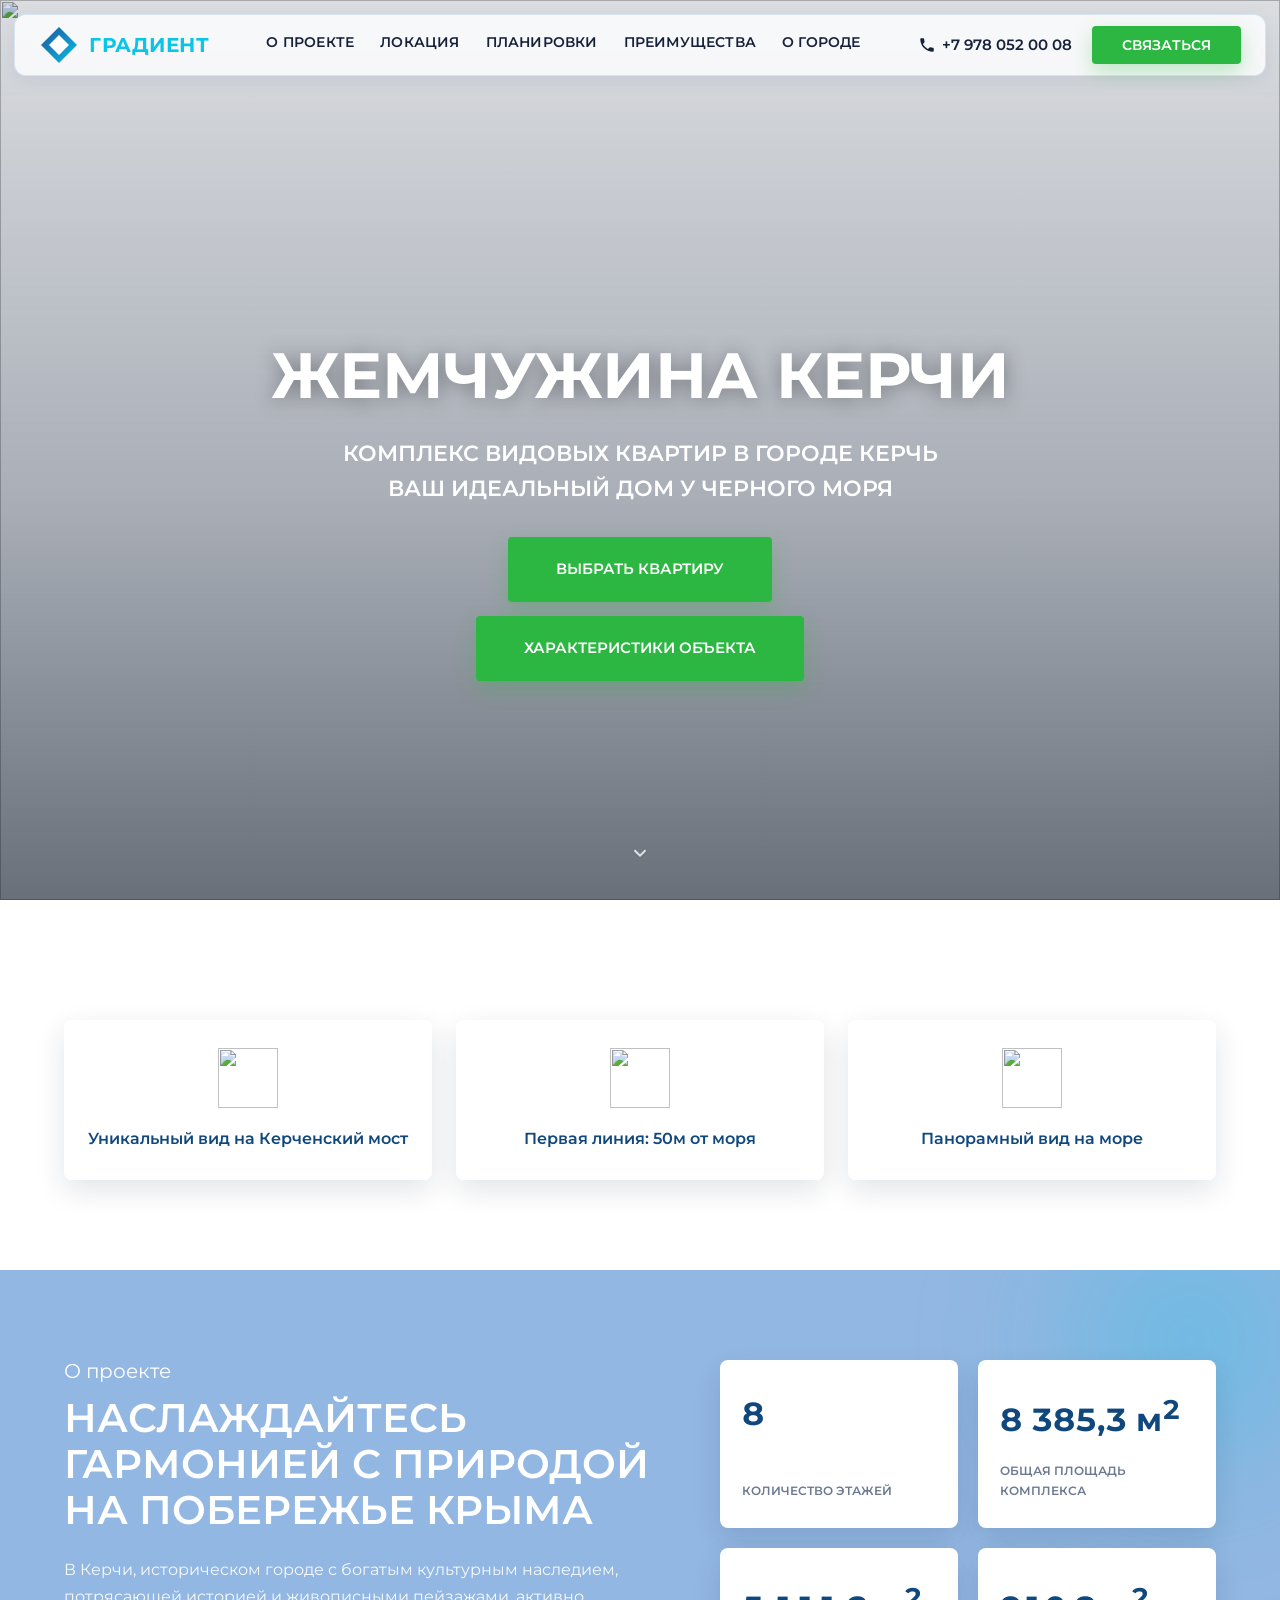
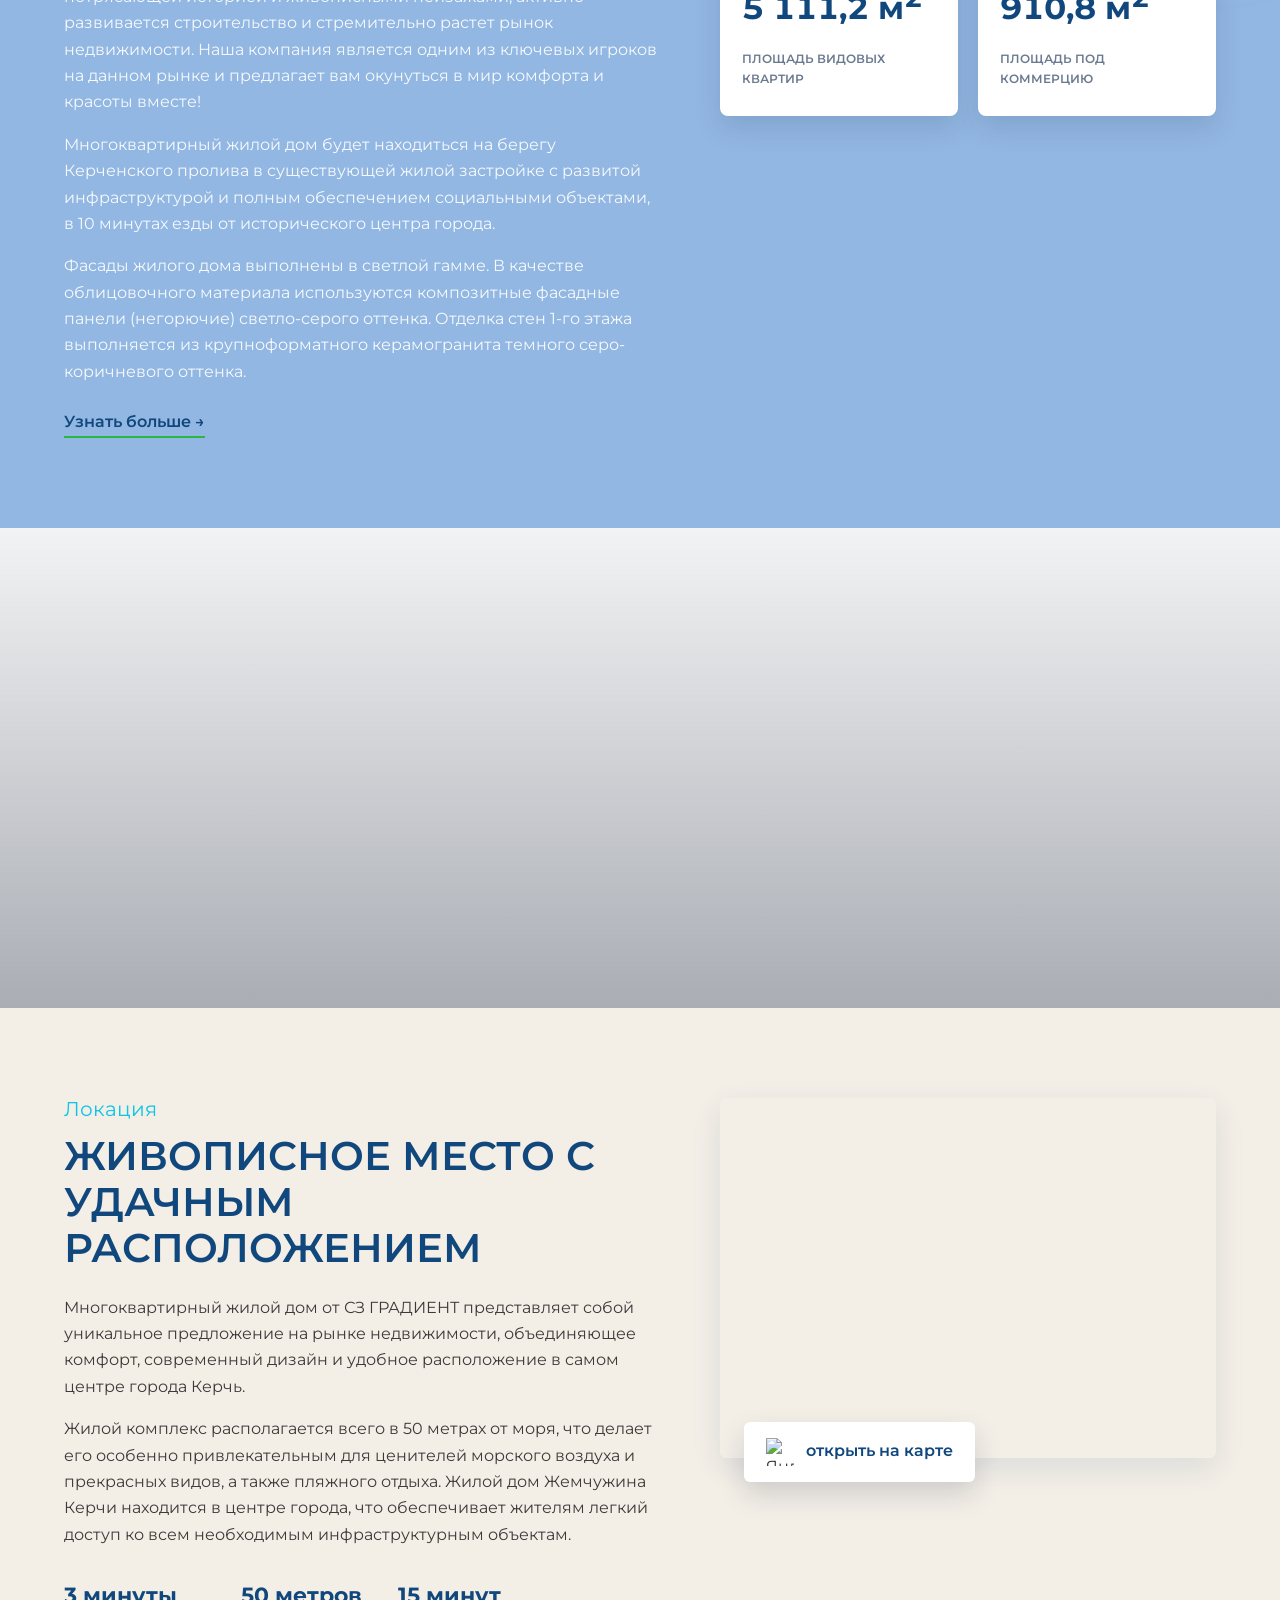
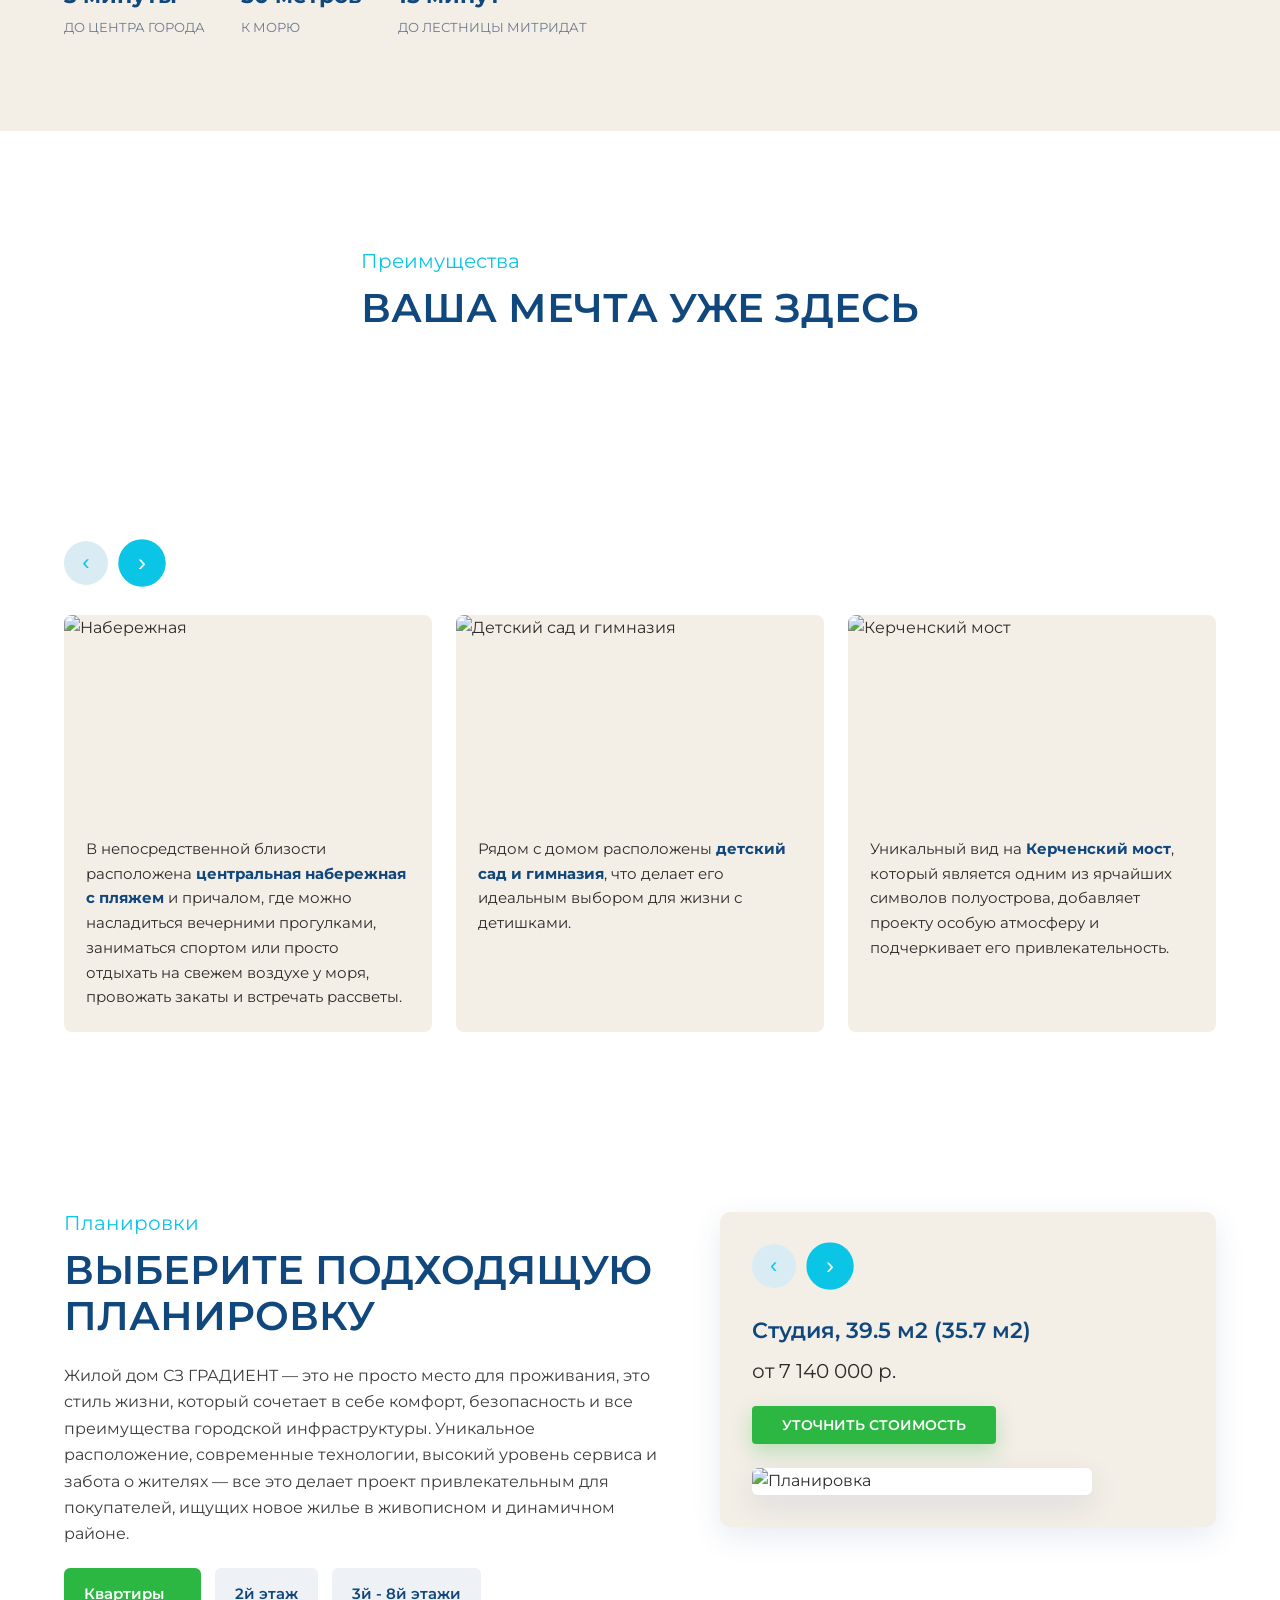
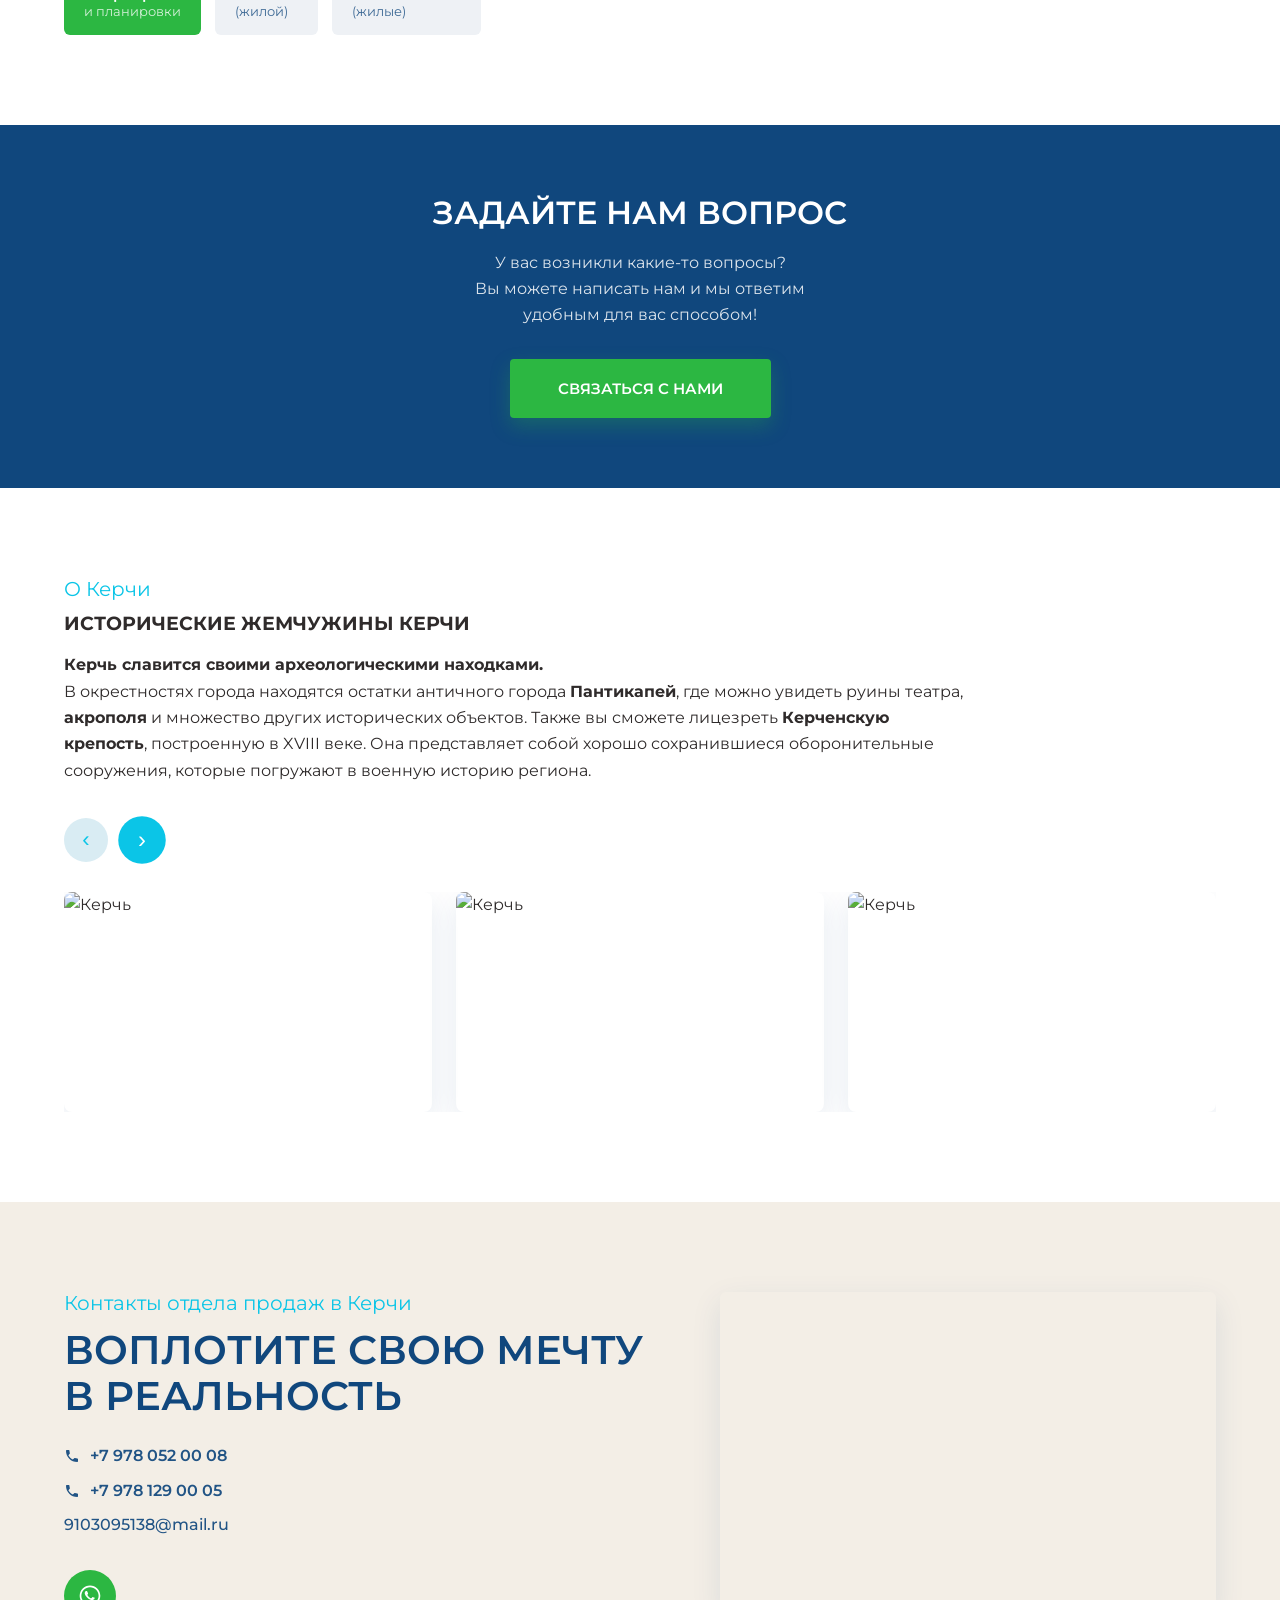
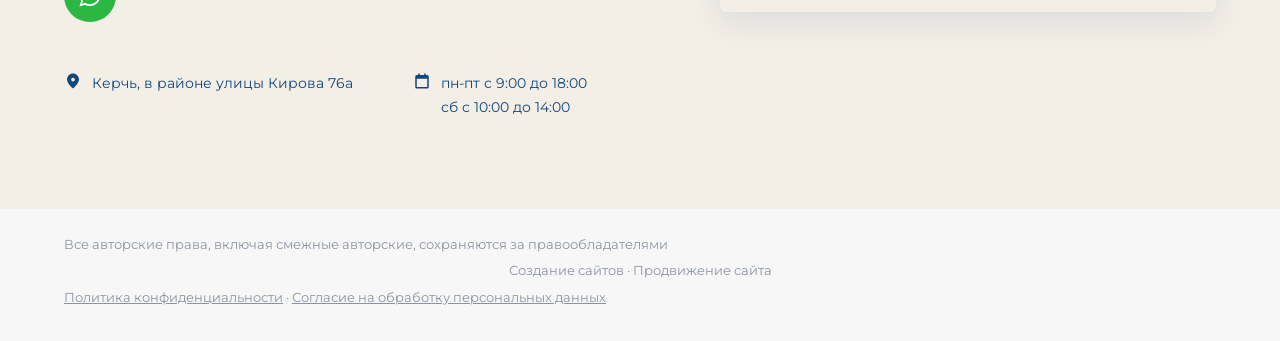
==== commit c57685ac: "elevate landing page UI/UX: animations, micro-interactions, polish" ====
--- a/index.html
+++ b/index.html
@@ -7,6 +7,7 @@
 <link rel="preconnect" href="https://fonts.googleapis.com">
 <link href="https://fonts.googleapis.com/css2?family=Montserrat:wght@400;500;600;700;800&family=Cuprum:wght@400;500;600;700&display=swap" rel="stylesheet">
 <link rel="stylesheet" href="style.css">
+<script src="https://cdn.jsdelivr.net/npm/@supabase/supabase-js@2/dist/umd/supabase.js"></script>
 </head>
 <body>
 
@@ -50,32 +51,37 @@
 <main>
 
   <!-- HERO -->
-  <section class="hero" id="hero" style="background-image:url('https://sz-gradient.ru/images/site-img/img_block1.jpg')">
+  <section class="hero" id="hero">
+    <img class="hero-bg" src="https://sz-gradient.ru/images/site-img/img_block1.jpg" alt="" aria-hidden="true">
     <div class="hero-overlay"></div>
     <div class="hero-content">
-      <h1>Жемчужина Керчи</h1>
-      <h3>Комплекс видовых квартир в городе Керчь</h3>
-      <h3>Ваш идеальный дом у черного моря</h3>
-      <div class="hero-buttons">
+      <h1 class="hero-anim" style="--d:0s">Жемчужина Керчи</h1>
+      <h3 class="hero-anim" style="--d:.12s">Комплекс видовых квартир в городе Керчь</h3>
+      <h3 class="hero-anim" style="--d:.22s">Ваш идеальный дом у черного моря</h3>
+      <div class="hero-buttons hero-anim" style="--d:.34s">
         <a href="#planirovki" class="btn btn-green btn-lg">Выбрать квартиру</a>
         <a href="#" class="btn btn-green btn-lg">Характеристики объекта</a>
       </div>
     </div>
-  </section>
+    <a href="#hero-next" class="scroll-cue" aria-label="Прокрутить вниз">
+      <svg width="22" height="22" viewBox="0 0 24 24" fill="none" stroke="currentColor" stroke-width="2"><path d="M6 9l6 6 6-6"/></svg>
+    </a>
+  </section>
+  <div id="hero-next"></div>
 
   <!-- FEATURE STRIP -->
   <section class="feature-strip" style="background-image:url('https://sz-gradient.ru/images/site-img/img_block2.jpg')">
     <div class="feature-strip-overlay"></div>
     <div class="container feature-cards">
-      <div class="feature-card">
+      <div class="feature-card reveal">
         <img src="https://sz-gradient.ru/images/site-img/p1.png" alt="">
         <p>Уникальный вид на Керченский мост</p>
       </div>
-      <div class="feature-card">
+      <div class="feature-card reveal">
         <img src="https://sz-gradient.ru/images/site-img/p2.png" alt="">
         <p>Первая линия: 50м от моря</p>
       </div>
-      <div class="feature-card">
+      <div class="feature-card reveal">
         <img src="https://sz-gradient.ru/images/site-img/p3.png" alt="">
         <p>Панорамный вид на море</p>
       </div>
@@ -84,8 +90,9 @@
 
   <!-- O PROEKTE -->
   <section class="section section-blue" id="o-komplekse">
-    <div class="container split">
-      <div class="split-text">
+    <div class="deco-blob deco-blob-cyan"></div>
+    <div class="container split">
+      <div class="split-text reveal">
         <h4 class="overline overline-white">О проекте</h4>
         <h3>Наслаждайтесь гармонией с природой на побережье Крыма</h3>
         <p>В Керчи, историческом городе с богатым культурным наследием, потрясающей историей и живописными пейзажами, активно развивается строительство и стремительно растет рынок недвижимости. Наша компания является одним из ключевых игроков на данном рынке и предлагает вам окунуться в мир комфорта и красоты вместе!</p>
@@ -94,10 +101,10 @@
         <a href="#" class="link-more">Узнать больше &rarr;</a>
       </div>
       <div class="stat-grid">
-        <div class="stat-card"><span class="stat-num">8</span><span class="stat-label">Количество этажей</span></div>
-        <div class="stat-card"><span class="stat-num">8385,3 м<sup>2</sup></span><span class="stat-label">Общая площадь комплекса</span></div>
-        <div class="stat-card"><span class="stat-num">5111,2 м<sup>2</sup></span><span class="stat-label">Площадь видовых квартир</span></div>
-        <div class="stat-card"><span class="stat-num">910,8 м<sup>2</sup></span><span class="stat-label">Площадь под коммерцию</span></div>
+        <div class="stat-card reveal"><span class="stat-num"><span class="count" data-count="8">0</span></span><span class="stat-label">Количество этажей</span></div>
+        <div class="stat-card reveal"><span class="stat-num"><span class="count" data-count="8385.3" data-decimals="1">0</span> м<sup>2</sup></span><span class="stat-label">Общая площадь комплекса</span></div>
+        <div class="stat-card reveal"><span class="stat-num"><span class="count" data-count="5111.2" data-decimals="1">0</span> м<sup>2</sup></span><span class="stat-label">Площадь видовых квартир</span></div>
+        <div class="stat-card reveal"><span class="stat-num"><span class="count" data-count="910.8" data-decimals="1">0</span> м<sup>2</sup></span><span class="stat-label">Площадь под коммерцию</span></div>
       </div>
     </div>
   </section>
@@ -109,7 +116,7 @@
 
   <section class="section section-cream">
     <div class="container split">
-      <div class="split-text">
+      <div class="split-text reveal">
         <h4 class="overline">Локация</h4>
         <h3>Живописное место с удачным расположением</h3>
         <p>Многоквартирный жилой дом от СЗ ГРАДИЕНТ представляет собой уникальное предложение на рынке недвижимости, объединяющее комфорт, современный дизайн и удобное расположение в самом центре города Керчь.</p>
@@ -120,7 +127,7 @@
           <div><strong>15 минут</strong><span>до лестницы Митридат</span></div>
         </div>
       </div>
-      <div class="map-block">
+      <div class="map-block reveal">
         <iframe src="https://yandex.ru/map-widget/v1/?ll=36.470700%2C45.354000&z=13&pt=36.470700,45.354000,pm2rdm" width="100%" height="360" frameborder="0"></iframe>
         <div class="map-pin-card">
           <img src="https://sz-gradient.ru/images/site-img/sm_ya_logo.png" alt="Яндекс карты" class="ya-icon">
@@ -146,16 +153,16 @@
         <button class="round-btn round-btn-active" id="advNext" aria-label="Вперёд">&rsaquo;</button>
       </div>
       <div class="advantages-track" id="advantagesTrack">
-        <div class="advantage-card">
-          <img src="https://sz-gradient.ru/img/400x265/e/imgcard1-4dfdd6fa.png" alt="Набережная">
+        <div class="advantage-card reveal">
+          <div class="img-zoom"><img src="https://sz-gradient.ru/img/400x265/e/imgcard1-4dfdd6fa.png" alt="Набережная"></div>
           <div class="advantage-text">В непосредственной близости расположена <strong>центральная набережная с пляжем</strong> и причалом, где можно насладиться вечерними прогулками, заниматься спортом или просто отдыхать на свежем воздухе у моря, провожать закаты и встречать рассветы.</div>
         </div>
-        <div class="advantage-card">
-          <img src="https://sz-gradient.ru/img/400x265/4/imgcard2-0b2fe39e.png" alt="Детский сад и гимназия">
+        <div class="advantage-card reveal">
+          <div class="img-zoom"><img src="https://sz-gradient.ru/img/400x265/4/imgcard2-0b2fe39e.png" alt="Детский сад и гимназия"></div>
           <div class="advantage-text">Рядом с домом расположены <strong>детский сад и гимназия</strong>, что делает его идеальным выбором для жизни с детишками.</div>
         </div>
-        <div class="advantage-card">
-          <img src="https://sz-gradient.ru/img/400x265/2/imgcard3-369e0f42.png" alt="Керченский мост">
+        <div class="advantage-card reveal">
+          <div class="img-zoom"><img src="https://sz-gradient.ru/img/400x265/2/imgcard3-369e0f42.png" alt="Керченский мост"></div>
           <div class="advantage-text">Уникальный вид на <strong>Керченский мост</strong>, который является одним из ярчайших символов полуострова, добавляет проекту особую атмосферу и подчеркивает его привлекательность.</div>
         </div>
       </div>
@@ -165,7 +172,7 @@
   <!-- PLANIROVKI -->
   <section class="section section-white" id="planirovki">
     <div class="container split">
-      <div class="split-text">
+      <div class="split-text reveal">
         <h4 class="overline">Планировки</h4>
         <h3>Выберите подходящую планировку</h3>
         <p>Жилой дом СЗ ГРАДИЕНТ — это не просто место для проживания, это стиль жизни, который сочетает в себе комфорт, безопасность и все преимущества городской инфраструктуры. Уникальное расположение, современные технологии, высокий уровень сервиса и забота о жителях — все это делает проект привлекательным для покупателей, ищущих новое жилье в живописном и динамичном районе.</p>
@@ -176,7 +183,7 @@
         </div>
       </div>
 
-      <div class="plan-viewer">
+      <div class="plan-viewer reveal">
         <div class="plan-nav">
           <button class="round-btn" id="planPrev">&lsaquo;</button>
           <button class="round-btn round-btn-active" id="planNext">&rsaquo;</button>
@@ -193,7 +200,7 @@
 
   <!-- CALLBACK STRIP -->
   <section class="callback-strip">
-    <div class="container">
+    <div class="container reveal">
       <h3>Задайте нам вопрос</h3>
       <p>У вас возникли какие-то вопросы?<br>Вы можете написать нам и мы ответим<br>удобным для вас способом!</p>
       <button class="btn btn-green btn-lg" id="ctaCallbackBtn" type="button">связаться с нами</button>
@@ -202,7 +209,7 @@
 
   <!-- O GORODE -->
   <section class="section section-white" id="o-gorode">
-    <div class="container">
+    <div class="container reveal">
       <h4 class="overline">О Керчи</h4>
       <h3>Исторические жемчужины керчи</h3>
       <p class="kerch-text"><strong>Керчь славится своими археологическими находками.</strong><br>
@@ -212,9 +219,9 @@
         <button class="round-btn round-btn-active" id="galNext">&rsaquo;</button>
       </div>
       <div class="gallery-track" id="galleryTrack">
-        <img src="https://sz-gradient.ru/images/phocagallery/%D0%93%D0%B0%D0%BB%D0%B5%D1%80%D0%B5%D1%8F/thumbs/phoca_thumb_l_gal-1.jpg" alt="Керчь">
-        <img src="https://sz-gradient.ru/images/phocagallery/%D0%93%D0%B0%D0%BB%D0%B5%D1%80%D0%B5%D1%8F/thumbs/phoca_thumb_l_gal-2.jpg" alt="Керчь">
-        <img src="https://sz-gradient.ru/images/phocagallery/%D0%93%D0%B0%D0%BB%D0%B5%D1%80%D0%B5%D1%8F/thumbs/phoca_thumb_l_gal-3.jpg" alt="Керчь">
+        <div class="img-zoom reveal"><img src="https://sz-gradient.ru/images/phocagallery/%D0%93%D0%B0%D0%BB%D0%B5%D1%80%D0%B5%D1%8F/thumbs/phoca_thumb_l_gal-1.jpg" alt="Керчь"></div>
+        <div class="img-zoom reveal"><img src="https://sz-gradient.ru/images/phocagallery/%D0%93%D0%B0%D0%BB%D0%B5%D1%80%D0%B5%D1%8F/thumbs/phoca_thumb_l_gal-2.jpg" alt="Керчь"></div>
+        <div class="img-zoom reveal"><img src="https://sz-gradient.ru/images/phocagallery/%D0%93%D0%B0%D0%BB%D0%B5%D1%80%D0%B5%D1%8F/thumbs/phoca_thumb_l_gal-3.jpg" alt="Керчь"></div>
       </div>
     </div>
   </section>
@@ -222,7 +229,7 @@
   <!-- CONTACTS -->
   <section class="section section-cream" id="contacts">
     <div class="container split">
-      <div class="split-text">
+      <div class="split-text reveal">
         <h4 class="overline">Контакты отдела продаж в Керчи</h4>
         <h3>Воплотите свою мечту в реальность</h3>
         <div class="contact-phones">
@@ -235,7 +242,7 @@
         </a>
       </div>
 
-      <div class="map-block">
+      <div class="map-block reveal">
         <iframe src="https://yandex.ru/map-widget/v1/?ll=36.470700%2C45.354000&z=14&pt=36.470700,45.354000,pm2rdm" width="100%" height="320" frameborder="0"></iframe>
       </div>
     </div>
@@ -266,10 +273,16 @@
     <button class="modal-close" id="modalCloseBtn">&times;</button>
     <h3>Заказать звонок</h3>
     <form id="callForm">
-      <input type="text" placeholder="Ваше имя" required>
-      <input type="tel" placeholder="Телефон" required>
+      <input type="text" name="name" id="callName" placeholder="Ваше имя" required>
+      <input type="tel" name="phone" id="callPhone" placeholder="Телефон" required>
+      <!-- Honeypot: hidden from real visitors, but simple bots that auto-fill every field
+           will populate it — script.js silently drops the submission if it's non-empty. -->
+      <div class="hp-field" aria-hidden="true">
+        <label for="callWebsite">Website</label>
+        <input type="text" name="website" id="callWebsite" tabindex="-1" autocomplete="off">
+      </div>
       <p class="consent">Отправляя заявку, Вы даете <a href="https://sz-gradient.ru/media/docs/politika-konfidentsialnosti.doc" target="_blank" rel="noopener">согласие</a> на обработку <a href="https://sz-gradient.ru/media/docs/soglasie-na-obrabotku-PD.doc" target="_blank" rel="noopener">персональных данных</a></p>
-      <button type="submit" class="btn btn-green">Заказать звонок</button>
+      <button type="submit" class="btn btn-green" id="callSubmitBtn">Заказать звонок</button>
     </form>
   </div>
 </div>
--- a/style.css
+++ b/style.css
@@ -1,5 +1,6 @@
 :root {
   --navy: #10477D;
+  --navy-deep: #0B3661;
   --cyan: #0BC5E7;
   --green: #2CB742;
   --green-dark: #219135;
@@ -9,6 +10,9 @@
   --header-h: 88px;
   --font-main: "Montserrat", sans-serif;
   --font-second: "Cuprum", sans-serif;
+  --ease: cubic-bezier(.16,.84,.44,1);
+  --shadow-soft: 0 10px 30px rgba(16,71,125,.10);
+  --shadow-lift: 0 20px 44px rgba(16,71,125,.18);
 }
 
 * { box-sizing: border-box; margin: 0; padding: 0; }
@@ -18,11 +22,30 @@
 body {
   font-family: var(--font-main);
   color: var(--text);
-  line-height: 1.6;
+  line-height: 1.65;
   background: #fff;
+  -webkit-font-smoothing: antialiased;
 }
 
 img { max-width: 100%; display: block; }
+
+::selection { background: var(--cyan); color: #fff; }
+
+a:focus-visible, button:focus-visible, input:focus-visible {
+  outline: 2px solid var(--cyan);
+  outline-offset: 2px;
+}
+
+/* Respect users who prefer less motion: kill all decorative animation/transition. */
+@media (prefers-reduced-motion: reduce) {
+  *, *::before, *::after {
+    animation-duration: .001ms !important;
+    animation-iteration-count: 1 !important;
+    transition-duration: .001ms !important;
+    scroll-behavior: auto !important;
+  }
+  .reveal { opacity: 1 !important; transform: none !important; }
+}
 
 .container {
   max-width: 1200px;
@@ -33,22 +56,39 @@
 h1, h2, h3, h4 { font-family: var(--font-main); text-transform: uppercase; line-height: 1.15; }
 
 .btn {
+  position: relative;
   display: inline-block;
   border: none;
   cursor: pointer;
   text-transform: uppercase;
   font-family: var(--font-main);
   font-weight: 600;
-  border-radius: 3px;
+  border-radius: 4px;
   padding: 10px 30px;
   font-size: 14px;
-  transition: background .2s ease, transform .15s ease;
+  transition: background .25s ease, transform .15s ease, box-shadow .25s ease;
   text-decoration: none;
   text-align: center;
-}
-
-.btn-green { background: var(--green); color: #fff; }
-.btn-green:hover { background: var(--green-dark); }
+  overflow: hidden;
+  isolation: isolate;
+}
+
+.btn::before {
+  content: "";
+  position: absolute;
+  inset: 0;
+  background: linear-gradient(115deg, transparent 0%, rgba(255,255,255,.35) 45%, transparent 60%);
+  transform: translateX(-120%);
+  transition: transform .6s ease;
+  z-index: 1;
+  pointer-events: none;
+}
+.btn:hover::before { transform: translateX(120%); }
+.btn:active { transform: scale(.96); }
+
+.btn-green { background: var(--green); color: #fff; box-shadow: 0 8px 20px rgba(44,183,66,.28); }
+.btn-green:hover { background: var(--green-dark); box-shadow: 0 10px 26px rgba(44,183,66,.4); transform: translateY(-2px); }
+.btn-green:active { transform: translateY(0) scale(.96); }
 .btn-lg { padding: 20px 48px; font-size: 15px; font-weight: 600; }
 
 /* ---------- HEADER ---------- */
@@ -58,14 +98,24 @@
   left: 14px;
   right: 14px;
   z-index: 200;
-  background: rgba(255,255,255,.97);
-  border: 1px solid #cfe0f2;
-  border-radius: 10px;
-  box-shadow: 0 4px 18px rgba(20,40,80,.08);
-  transition: box-shadow .2s ease;
-}
-
-.site-header.scrolled { box-shadow: 0 6px 24px rgba(20,40,80,.16); }
+  background: rgba(255,255,255,.8);
+  backdrop-filter: blur(14px) saturate(160%);
+  -webkit-backdrop-filter: blur(14px) saturate(160%);
+  border: 1px solid rgba(207,224,242,.8);
+  border-radius: 12px;
+  box-shadow: 0 4px 18px rgba(20,40,80,.06);
+  transition: box-shadow .3s ease, background .3s ease, top .3s ease;
+}
+
+.site-header.scrolled {
+  background: rgba(255,255,255,.94);
+  box-shadow: 0 10px 30px rgba(20,40,80,.14);
+}
+
+.logo { transition: transform .25s ease; }
+.logo:hover { transform: translateY(-1px); }
+.logo-icon { transition: transform .4s ease; }
+.logo:hover .logo-icon { transform: rotate(90deg); }
 
 .header-inner {
   max-width: 1400px;
@@ -99,15 +149,28 @@
 }
 
 .main-nav a {
+  position: relative;
   color: #17223a;
   text-decoration: none;
   font-size: 14px;
   font-weight: 600;
   text-transform: uppercase;
   letter-spacing: .2px;
+  padding-bottom: 4px;
+  transition: color .2s ease;
+}
+
+.main-nav a::after {
+  content: "";
+  position: absolute;
+  left: 0; bottom: 0;
+  width: 0; height: 2px;
+  background: var(--cyan);
+  transition: width .25s var(--ease);
 }
 
 .main-nav a:hover { color: var(--cyan); }
+.main-nav a:hover::after { width: 100%; }
 
 .header-actions {
   display: flex;
@@ -142,8 +205,7 @@
 .hero {
   position: relative;
   min-height: 100vh;
-  background-size: cover;
-  background-position: center;
+  overflow: hidden;
   display: flex;
   align-items: center;
   justify-content: center;
@@ -152,6 +214,21 @@
   padding-top: 120px;
 }
 
+.hero-bg {
+  position: absolute;
+  inset: 0;
+  width: 100%;
+  height: 100%;
+  object-fit: cover;
+  animation: heroKenBurns 22s ease-in-out infinite alternate;
+  will-change: transform;
+}
+
+@keyframes heroKenBurns {
+  0%   { transform: scale(1) translate(0, 0); }
+  100% { transform: scale(1.12) translate(-1.5%, -1.5%); }
+}
+
 .hero-overlay {
   position: absolute;
   inset: 0;
@@ -163,6 +240,17 @@
   z-index: 2;
   max-width: 900px;
   padding: 0 20px;
+}
+
+.hero-anim {
+  opacity: 0;
+  transform: translateY(24px);
+  animation: heroUp .9s var(--ease) both;
+  animation-delay: var(--d, 0s);
+}
+
+@keyframes heroUp {
+  to { opacity: 1; transform: translateY(0); }
 }
 
 .hero-content h1 {
@@ -187,6 +275,23 @@
   gap: 14px;
 }
 
+.scroll-cue {
+  position: absolute;
+  left: 50%;
+  bottom: 28px;
+  transform: translateX(-50%);
+  z-index: 3;
+  color: #fff;
+  opacity: .8;
+  animation: scrollCueBounce 2.2s ease-in-out infinite;
+  transition: opacity .2s ease;
+}
+.scroll-cue:hover { opacity: 1; }
+@keyframes scrollCueBounce {
+  0%, 100% { transform: translateX(-50%) translateY(0); }
+  50% { transform: translateX(-50%) translateY(8px); }
+}
+
 /* ---------- FEATURE STRIP ---------- */
 .feature-strip {
   position: relative;
@@ -212,23 +317,65 @@
 
 .feature-card {
   background: rgba(255,255,255,.95);
-  border-radius: 6px;
+  border-radius: 8px;
   padding: 28px 20px;
   text-align: center;
   box-shadow: 0 10px 30px rgba(10,30,60,.12);
-}
-
-.feature-card img { width: 60px; height: 60px; margin: 0 auto 18px; object-fit: contain; }
+  transition: transform .35s var(--ease), box-shadow .35s var(--ease);
+}
+.feature-card:hover { transform: translateY(-8px); box-shadow: var(--shadow-lift); }
+
+.feature-card img { width: 60px; height: 60px; margin: 0 auto 18px; object-fit: contain; transition: transform .35s var(--ease); }
+.feature-card:hover img { transform: scale(1.12) rotate(-4deg); }
 .feature-card p { font-weight: 600; color: var(--navy); font-size: 16px; }
 
+/* ---------- SCROLL REVEAL ---------- */
+.reveal {
+  opacity: 0;
+  transform: translateY(28px);
+  transition: opacity .7s var(--ease), transform .7s var(--ease);
+}
+.reveal.is-visible { opacity: 1; transform: none; }
+
+.feature-cards .reveal:nth-child(2) { transition-delay: .1s; }
+.feature-cards .reveal:nth-child(3) { transition-delay: .2s; }
+.stat-grid .reveal:nth-child(2) { transition-delay: .08s; }
+.stat-grid .reveal:nth-child(3) { transition-delay: .16s; }
+.stat-grid .reveal:nth-child(4) { transition-delay: .24s; }
+.advantages-track .reveal:nth-child(2) { transition-delay: .12s; }
+.advantages-track .reveal:nth-child(3) { transition-delay: .24s; }
+.gallery-track .reveal:nth-child(2) { transition-delay: .12s; }
+.gallery-track .reveal:nth-child(3) { transition-delay: .24s; }
+.split .reveal + .reveal { transition-delay: .12s; }
+
+/* ---------- IMAGE ZOOM WRAPPER ---------- */
+.img-zoom { overflow: hidden; border-radius: 6px; }
+.img-zoom img { transition: transform .6s var(--ease); }
+.img-zoom:hover img { transform: scale(1.08); }
+
+/* ---------- DECORATIVE BLOBS ---------- */
+.deco-blob {
+  position: absolute;
+  border-radius: 50%;
+  filter: blur(60px);
+  pointer-events: none;
+  z-index: 0;
+}
+.deco-blob-cyan {
+  width: 380px; height: 380px;
+  top: -120px; right: -100px;
+  background: radial-gradient(circle, rgba(11,197,231,.35), transparent 70%);
+}
+
 /* ---------- SECTION GENERIC ---------- */
-.section { padding: 90px 0; }
+.section { padding: 90px 0; position: relative; overflow: hidden; }
 .section-white { background: #fff; }
 .section-cream { background: var(--cream); }
 .section-blue {
   background: var(--blue-section);
   color: #fff;
 }
+.section .container { position: relative; z-index: 1; }
 
 .overline {
   color: var(--cyan);
@@ -257,13 +404,17 @@
 .split-text p { margin-bottom: 16px; opacity: .92; }
 
 .link-more {
-  display: inline-block;
+  display: inline-flex;
+  align-items: center;
+  gap: 6px;
   margin-top: 8px;
   color: var(--navy);
   font-weight: 600;
   text-decoration: none;
   border-bottom: 2px solid var(--green);
-}
+  transition: gap .25s ease, color .25s ease;
+}
+.link-more:hover { gap: 12px; color: var(--green-dark); }
 
 /* stat grid */
 .stat-grid {
@@ -274,15 +425,17 @@
 .stat-card {
   background: #fff;
   color: var(--navy);
-  border-radius: 6px;
+  border-radius: 8px;
   padding: 28px 22px;
   min-height: 150px;
   display: flex;
   flex-direction: column;
   justify-content: space-between;
   box-shadow: 0 12px 28px rgba(10,30,60,.12);
-}
-.stat-num { font-size: 32px; font-weight: 700; }
+  transition: transform .35s var(--ease), box-shadow .35s var(--ease);
+}
+.stat-card:hover { transform: translateY(-6px); box-shadow: var(--shadow-lift); }
+.stat-num { font-size: 32px; font-weight: 700; font-variant-numeric: tabular-nums; }
 .stat-label {
   text-transform: uppercase;
   font-size: 12px;
@@ -314,6 +467,7 @@
 
 .map-block { position: relative; }
 .map-block iframe { border-radius: 6px; display: block; }
+.map-block iframe { box-shadow: var(--shadow-soft); }
 .map-pin-card {
   position: absolute;
   bottom: -24px;
@@ -325,7 +479,9 @@
   align-items: center;
   gap: 12px;
   box-shadow: 0 12px 28px rgba(10,30,60,.15);
-}
+  transition: transform .3s var(--ease), box-shadow .3s var(--ease);
+}
+.map-pin-card:hover { transform: translateY(-4px); box-shadow: var(--shadow-lift); }
 .map-pin-card a { color: var(--navy); text-decoration: none; font-weight: 600; }
 .ya-icon { width: 28px; height: 28px; }
 
@@ -359,17 +515,25 @@
   font-size: 22px;
   cursor: pointer;
   display: flex; align-items: center; justify-content: center;
-  transition: background .2s ease, color .2s ease;
-}
-.round-btn-active, .round-btn:hover { background: var(--cyan); color: #fff; }
+  transition: background .2s ease, color .2s ease, transform .2s ease;
+}
+.round-btn-active, .round-btn:hover { background: var(--cyan); color: #fff; transform: scale(1.08); }
+.round-btn:active { transform: scale(.94); }
 
 .advantages-track {
   display: grid;
   grid-template-columns: repeat(3, 1fr);
   gap: 24px;
 }
-.advantage-card { background: var(--cream); border-radius: 4px; overflow: hidden; }
-.advantage-card img { width: 100%; height: 200px; object-fit: cover; }
+.advantage-card {
+  background: var(--cream);
+  border-radius: 8px;
+  overflow: hidden;
+  transition: transform .35s var(--ease), box-shadow .35s var(--ease);
+}
+.advantage-card:hover { transform: translateY(-6px); box-shadow: var(--shadow-lift); }
+.advantage-card .img-zoom { height: 200px; border-radius: 0; }
+.advantage-card .img-zoom img { width: 100%; height: 100%; object-fit: cover; }
 .advantage-text { padding: 22px; font-size: 15px; }
 .advantage-text strong { color: var(--navy); }
 
@@ -378,7 +542,7 @@
 .plan-tab {
   border: none;
   cursor: pointer;
-  border-radius: 4px;
+  border-radius: 6px;
   padding: 16px 20px;
   background: #eef1f5;
   color: var(--navy);
@@ -386,14 +550,27 @@
   font-weight: 600;
   text-align: left;
   font-size: 15px;
-}
+  transition: background .25s ease, transform .2s ease, box-shadow .25s ease;
+}
+.plan-tab:hover { transform: translateY(-2px); box-shadow: var(--shadow-soft); }
 .plan-tab span { display: block; font-weight: 400; font-size: 13px; opacity: .8; }
 .plan-tab-active { background: var(--green); color: #fff; }
 
-.plan-viewer { background: var(--cream); border-radius: 6px; padding: 32px; }
+.plan-viewer { background: var(--cream); border-radius: 10px; padding: 32px; box-shadow: var(--shadow-soft); }
 .plan-card h4 { font-size: 22px; color: var(--navy); font-weight: 600; text-transform: none; margin-bottom: 12px; }
 .plan-price { font-size: 20px; margin-bottom: 18px; }
-.plan-img { margin-top: 24px; max-width: 340px; }
+.plan-img {
+  margin-top: 24px;
+  max-width: 340px;
+  border-radius: 6px;
+  background: #fff;
+  box-shadow: var(--shadow-soft);
+  animation: planFadeIn .4s var(--ease);
+}
+@keyframes planFadeIn {
+  from { opacity: 0; transform: translateY(10px); }
+  to { opacity: 1; transform: translateY(0); }
+}
 
 /* callback strip */
 .callback-strip {
@@ -412,7 +589,8 @@
   grid-template-columns: repeat(3, 1fr);
   gap: 24px;
 }
-.gallery-track img { border-radius: 4px; height: 220px; width: 100%; object-fit: cover; }
+.gallery-track .img-zoom { height: 220px; border-radius: 8px; box-shadow: var(--shadow-soft); }
+.gallery-track .img-zoom img { width: 100%; height: 100%; object-fit: cover; }
 
 /* contacts */
 .contact-phones { margin: 22px 0; }
@@ -428,6 +606,15 @@
   background: var(--green);
   border-radius: 50%;
   margin-top: 10px;
+  box-shadow: 0 0 0 0 rgba(44,183,66,.5);
+  animation: whatsappPulse 2.6s ease-out infinite;
+  transition: transform .2s ease;
+}
+.whatsapp-btn:hover { transform: scale(1.1); }
+@keyframes whatsappPulse {
+  0% { box-shadow: 0 0 0 0 rgba(44,183,66,.45); }
+  70% { box-shadow: 0 0 0 14px rgba(44,183,66,0); }
+  100% { box-shadow: 0 0 0 0 rgba(44,183,66,0); }
 }
 
 .contact-meta {
@@ -470,7 +657,8 @@
   z-index: 150;
 }
 .to-top.visible { opacity: 1; pointer-events: auto; }
-.to-top:hover { background: var(--cyan); }
+.to-top:hover { background: var(--cyan); transform: translateY(-3px); }
+.to-top:active { transform: translateY(0) scale(.92); }
 
 /* modal */
 .modal-overlay {
@@ -505,6 +693,16 @@
 .modal-close {
   position: absolute; top: 14px; right: 16px;
   background: none; border: none; font-size: 24px; cursor: pointer; color: #8b93a1;
+}
+
+/* Honeypot field — visually and functionally hidden from real users/screen readers,
+   but present in the DOM so naive bots that auto-fill every input will trip it. */
+.hp-field {
+  position: absolute;
+  left: -9999px;
+  width: 1px;
+  height: 1px;
+  overflow: hidden;
 }
 
 /* ---------- RESPONSIVE ---------- */
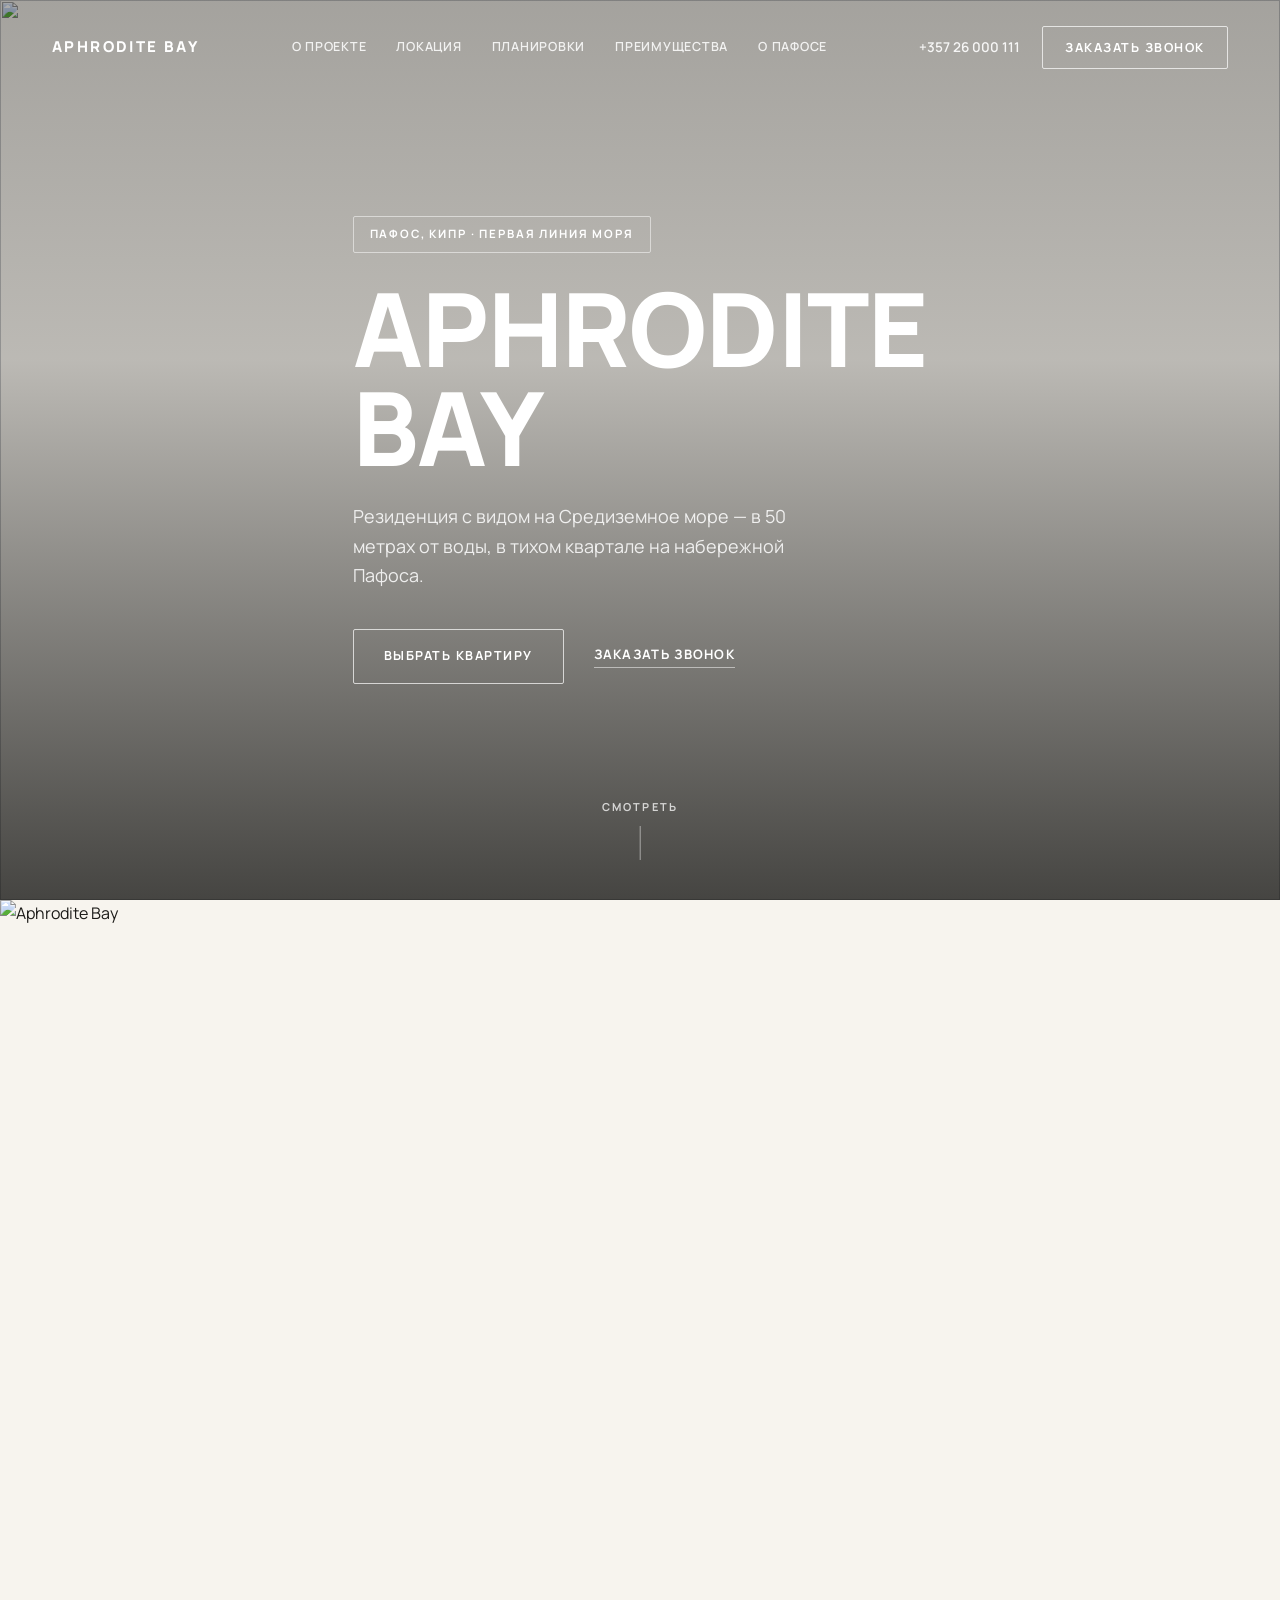
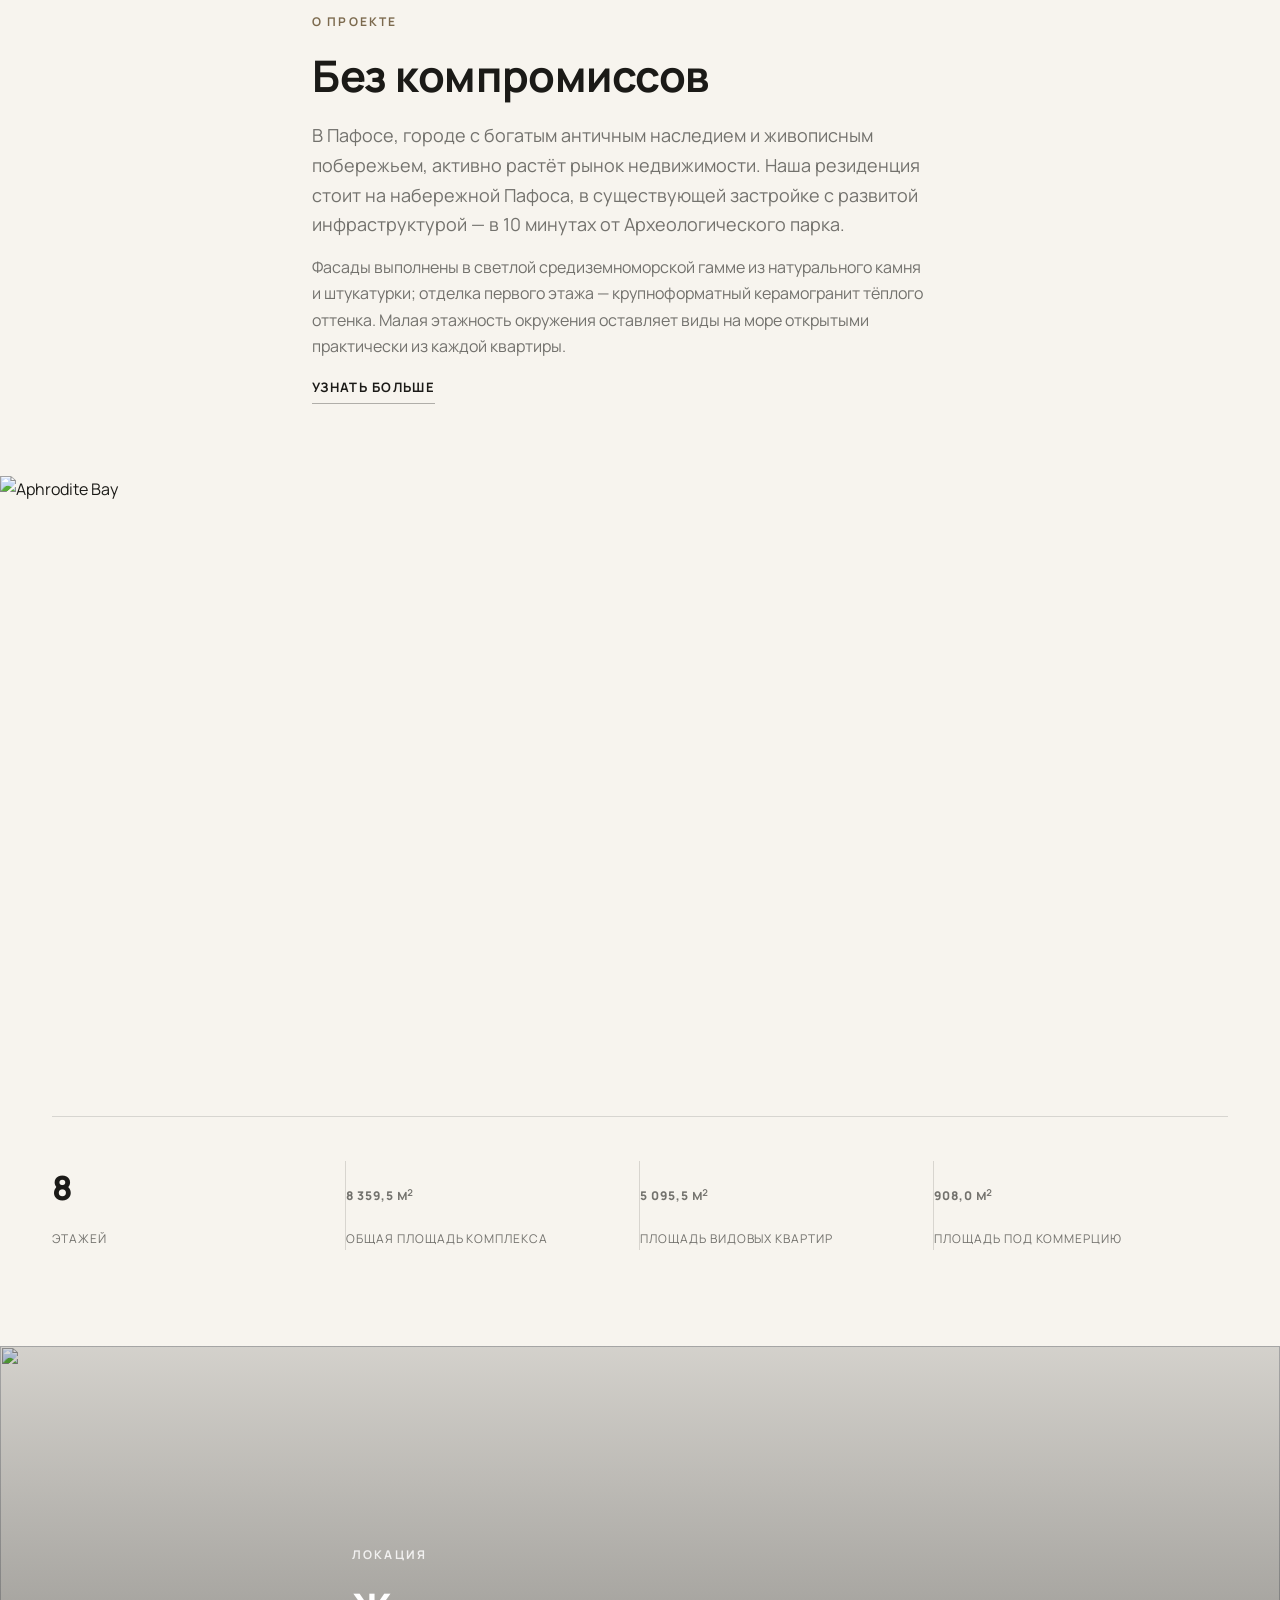
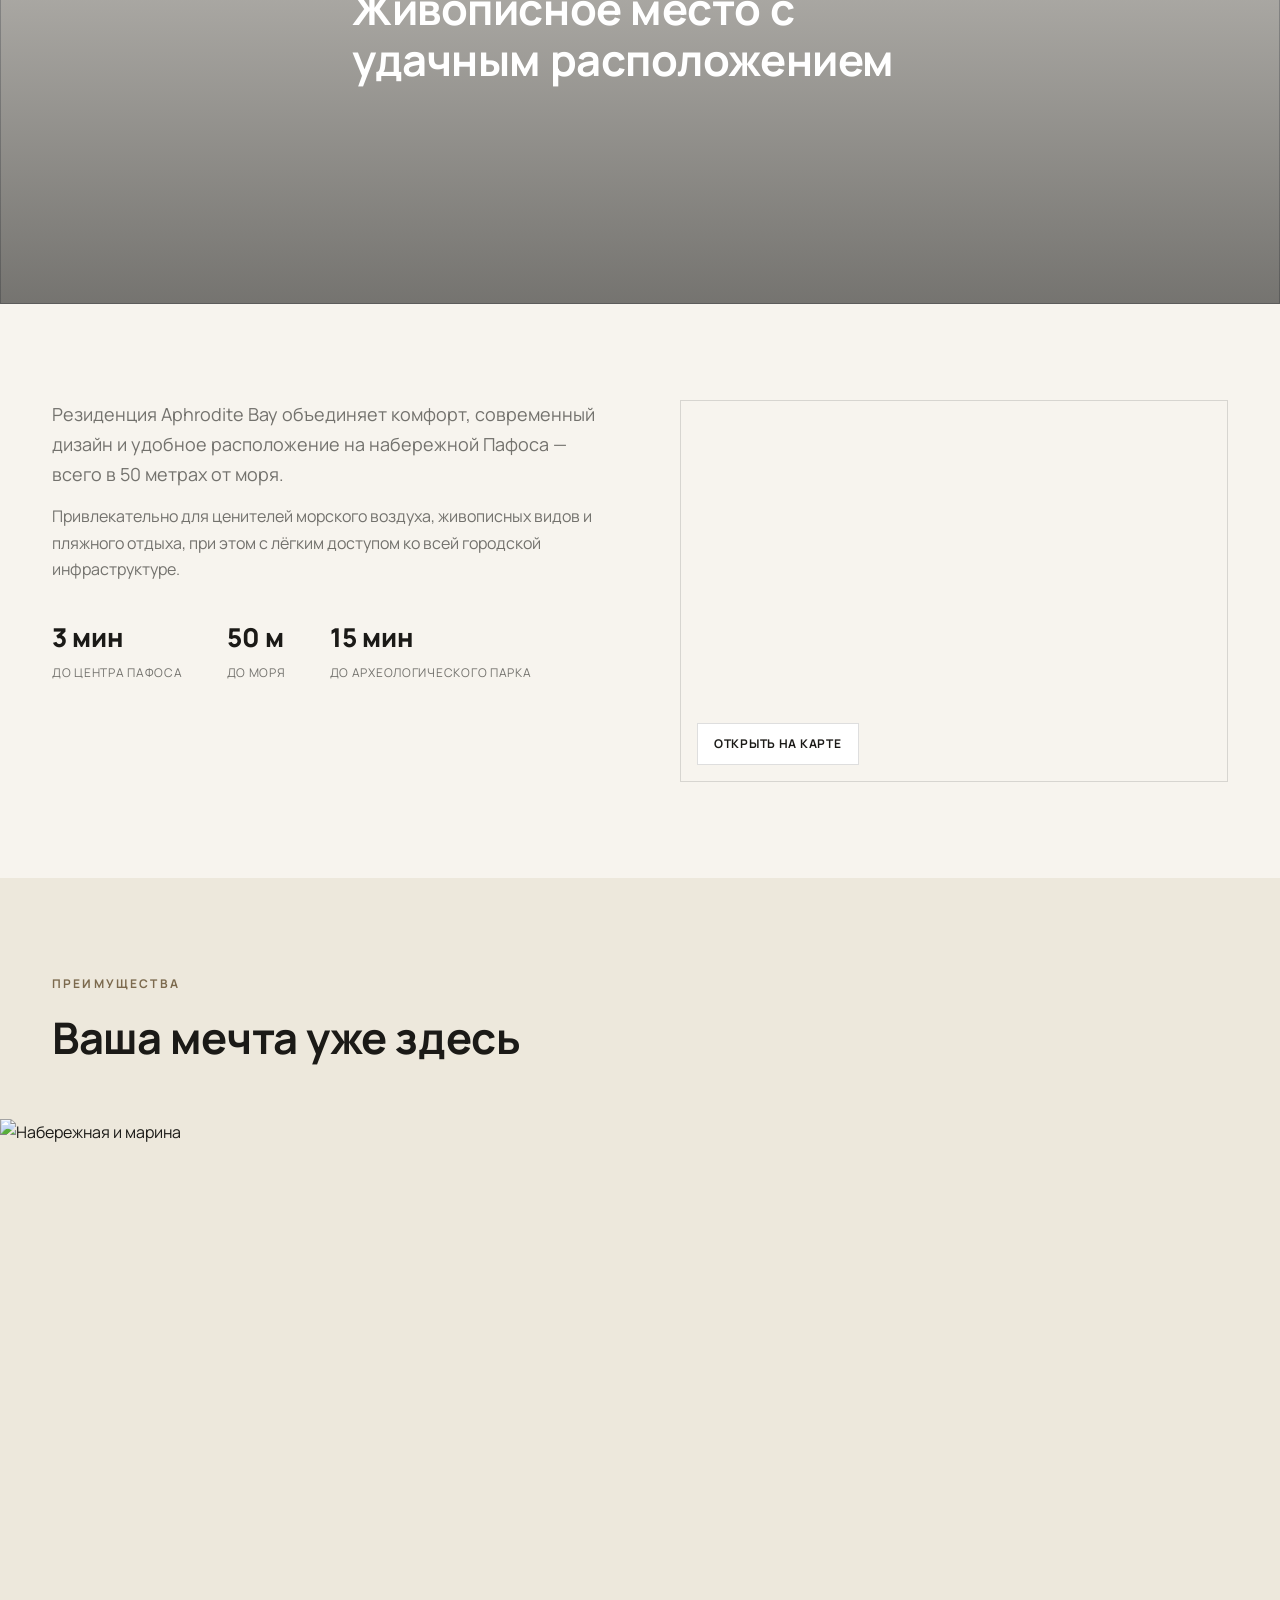
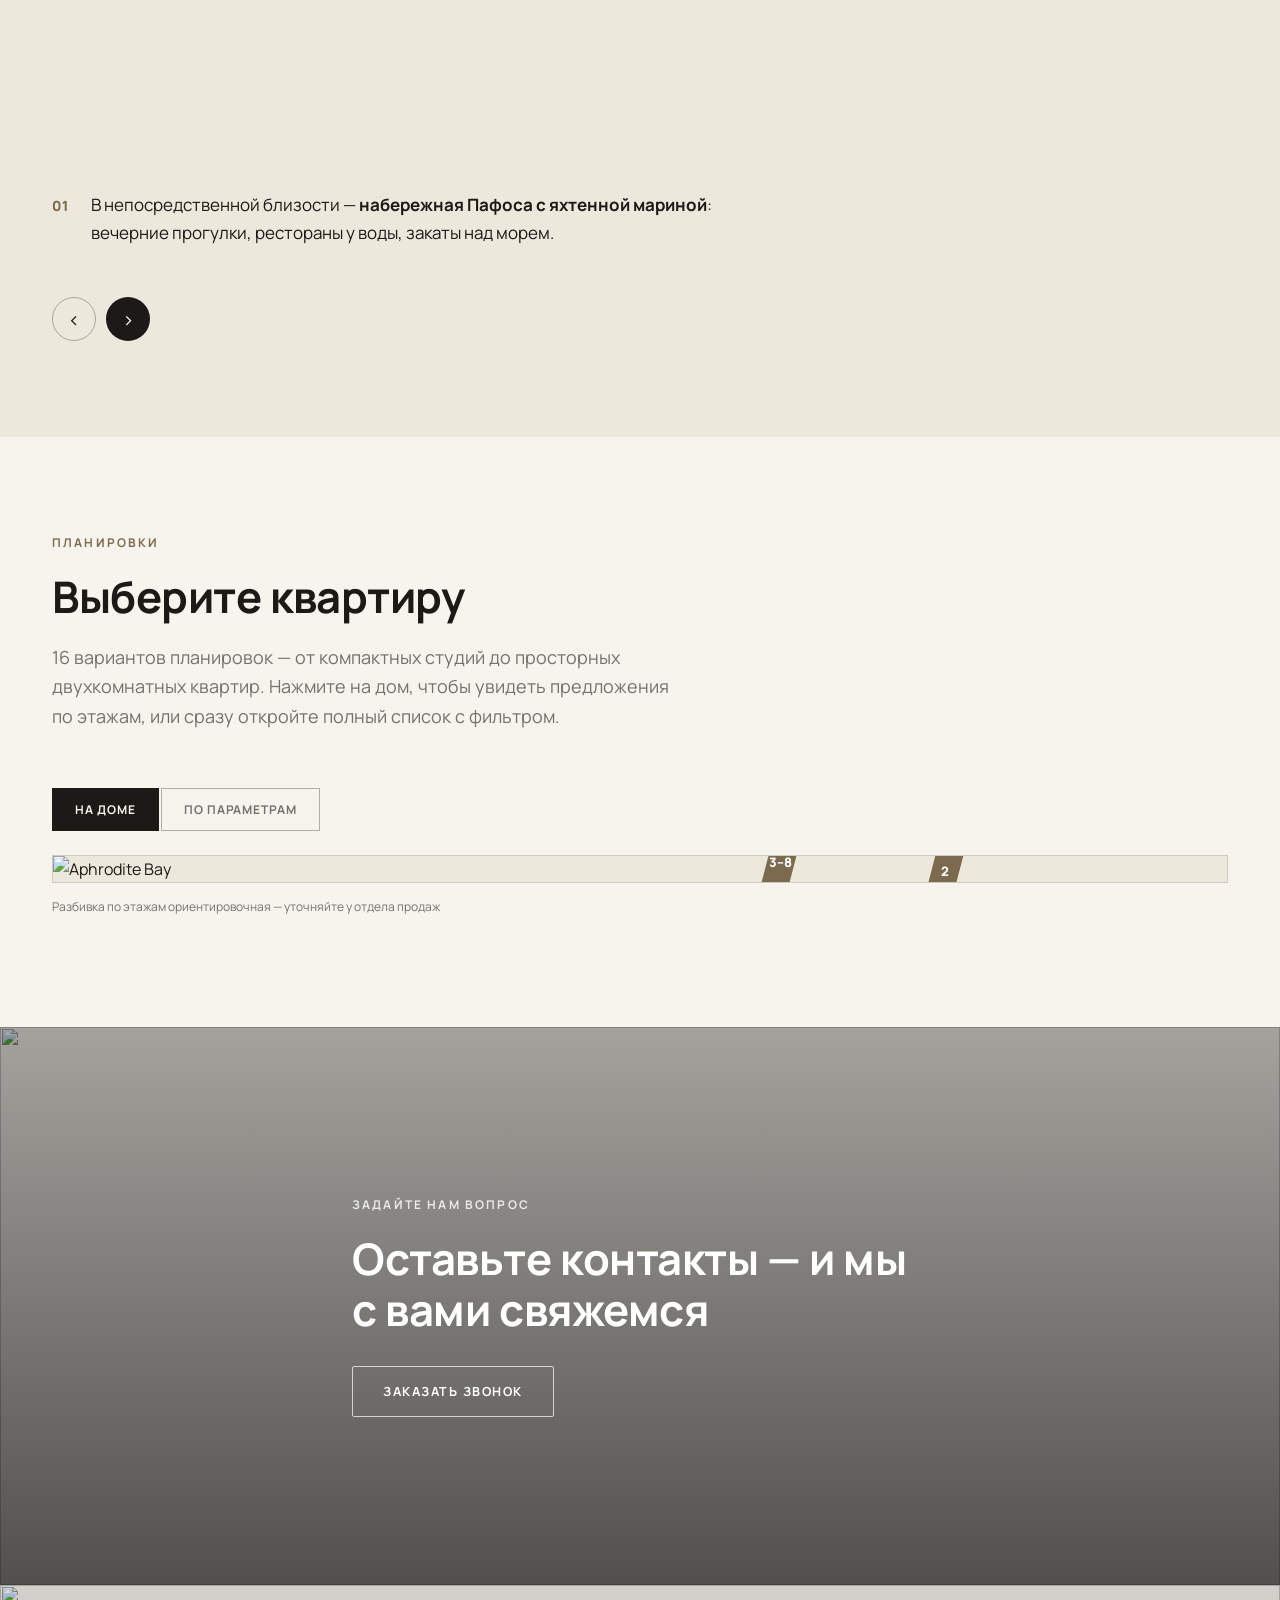
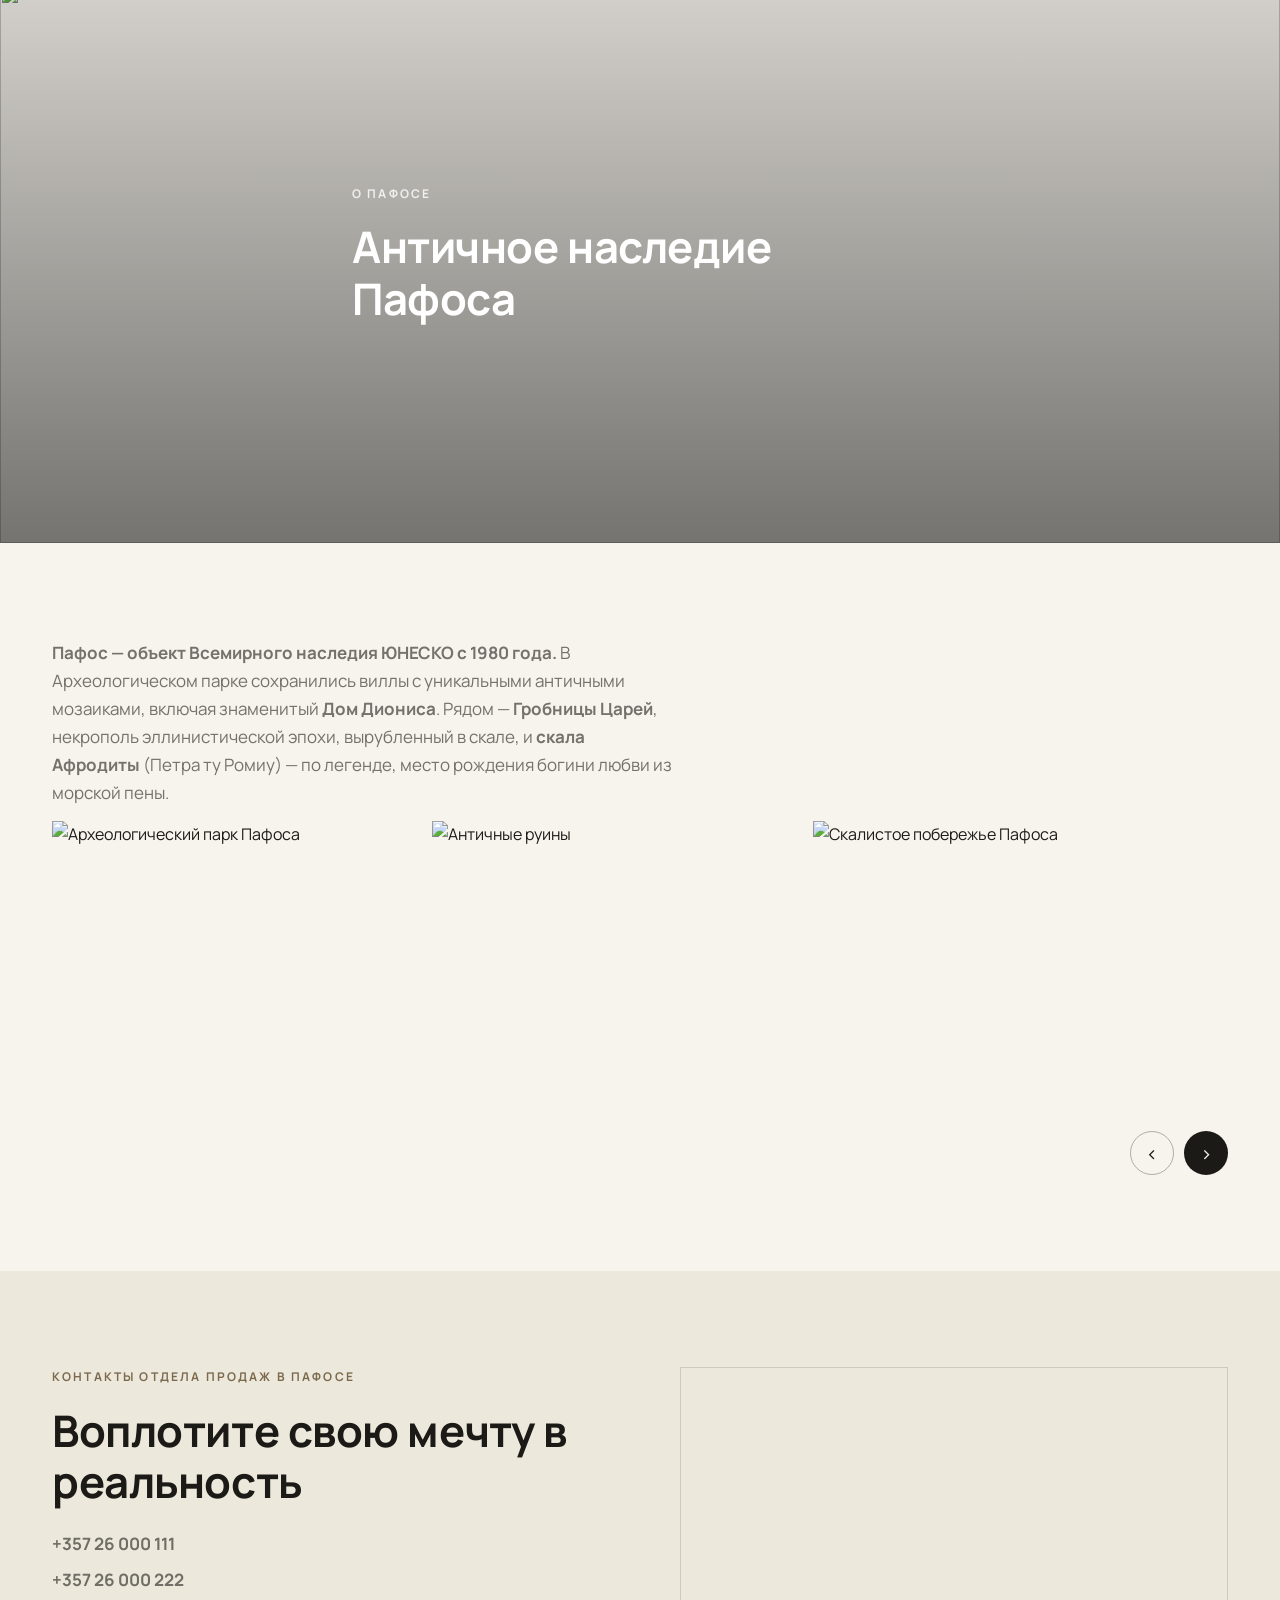
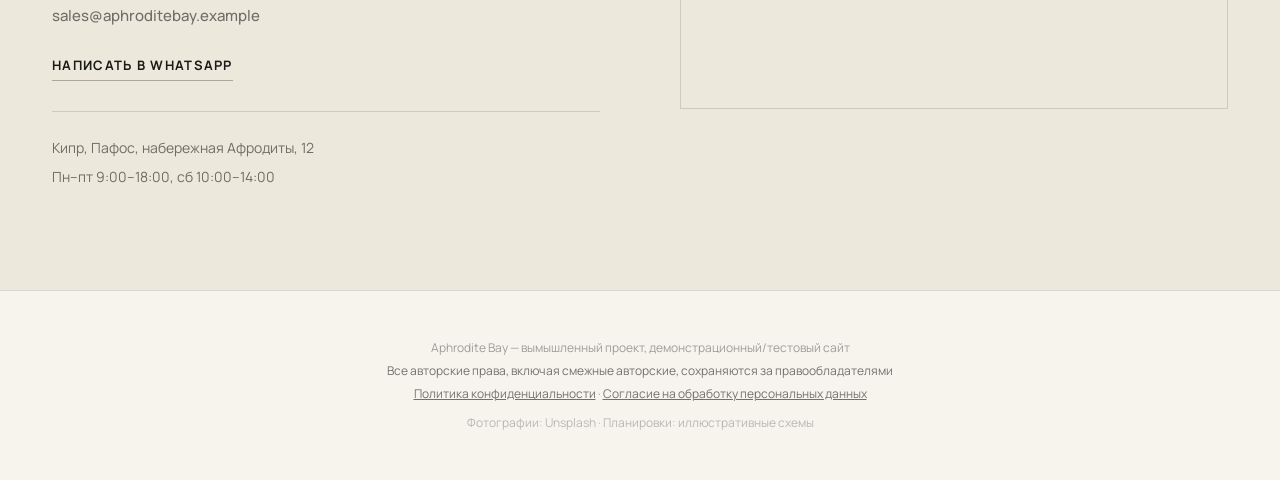
==== commit b494700b: "Update to latest Cyprus redesign" ====
--- a/index.html
+++ b/index.html
@@ -3,44 +3,30 @@
 <head>
 <meta charset="UTF-8">
 <meta name="viewport" content="width=device-width, initial-scale=1.0">
-<title>СЗ Градиент — Жемчужина Керчи</title>
+<title>Aphrodite Bay — резиденция в Пафосе, Кипр (демо-проект)</title>
 <link rel="preconnect" href="https://fonts.googleapis.com">
-<link href="https://fonts.googleapis.com/css2?family=Montserrat:wght@400;500;600;700;800&family=Cuprum:wght@400;500;600;700&display=swap" rel="stylesheet">
+<link rel="preconnect" href="https://fonts.gstatic.com" crossorigin>
+<link href="https://fonts.googleapis.com/css2?family=Manrope:wght@400;500;600;700;800&display=swap" rel="stylesheet">
 <link rel="stylesheet" href="style.css">
 <script src="https://cdn.jsdelivr.net/npm/@supabase/supabase-js@2/dist/umd/supabase.js"></script>
 </head>
 <body>
 
 <header class="site-header" id="siteHeader">
-  <div class="header-inner">
-    <a href="/" class="logo">
-      <svg class="logo-icon" width="40" height="40" viewBox="0 0 40 40" fill="none" xmlns="http://www.w3.org/2000/svg">
-        <defs>
-          <linearGradient id="logoGrad" x1="0" y1="0" x2="40" y2="40" gradientUnits="userSpaceOnUse">
-            <stop offset="0" stop-color="#1B4F9C"/>
-            <stop offset="1" stop-color="#0BC5E7"/>
-          </linearGradient>
-        </defs>
-        <path d="M20 2 L38 20 L20 38 L2 20 Z" fill="url(#logoGrad)"/>
-        <path d="M20 10 L30 20 L20 30 L10 20 Z" fill="#fff"/>
-      </svg>
-      <span>ГРАДИЕНТ</span>
-    </a>
+  <div class="container header-inner">
+    <a href="/" class="logo">Aphrodite Bay</a>
 
     <nav class="main-nav" id="mainNav">
       <a href="#o-komplekse">О проекте</a>
       <a href="#lokatsiya">Локация</a>
-      <a href="#planirovki">планировки</a>
-      <a href="#preimushchestva">преимущества</a>
-      <a href="#o-gorode">О городе</a>
+      <a href="#planirovki">Планировки</a>
+      <a href="#preimushchestva">Преимущества</a>
+      <a href="#o-gorode">О Пафосе</a>
     </nav>
 
     <div class="header-actions">
-      <a class="phone" href="tel:+79780520008">
-        <svg width="18" height="18" viewBox="0 0 24 24" fill="currentColor"><path d="M6.6 10.8c1.4 2.8 3.8 5.1 6.6 6.6l2.2-2.2c.3-.3.7-.4 1-.2 1.1.4 2.3.6 3.6.6.6 0 1 .4 1 1V20c0 .6-.4 1-1 1-9.4 0-17-7.6-17-17 0-.6.4-1 1-1h3.2c.6 0 1 .4 1 1 0 1.2.2 2.4.6 3.6.1.4 0 .8-.3 1L6.6 10.8z"/></svg>
-        +7 978 052 00 08
-      </a>
-      <button class="btn btn-green" id="ctaHeaderBtn" type="button">связаться</button>
+      <a class="phone" href="tel:+35726000111">+357 26 000 111</a>
+      <button class="btn-line" id="ctaHeaderBtn" type="button">Заказать звонок</button>
       <button class="burger" id="burgerBtn" aria-label="Меню">
         <span></span><span></span><span></span>
       </button>
@@ -52,204 +38,282 @@
 
   <!-- HERO -->
   <section class="hero" id="hero">
-    <img class="hero-bg" src="https://sz-gradient.ru/images/site-img/img_block1.jpg" alt="" aria-hidden="true">
-    <div class="hero-overlay"></div>
-    <div class="hero-content">
-      <h1 class="hero-anim" style="--d:0s">Жемчужина Керчи</h1>
-      <h3 class="hero-anim" style="--d:.12s">Комплекс видовых квартир в городе Керчь</h3>
-      <h3 class="hero-anim" style="--d:.22s">Ваш идеальный дом у черного моря</h3>
-      <div class="hero-buttons hero-anim" style="--d:.34s">
-        <a href="#planirovki" class="btn btn-green btn-lg">Выбрать квартиру</a>
-        <a href="#" class="btn btn-green btn-lg">Характеристики объекта</a>
-      </div>
-    </div>
-    <a href="#hero-next" class="scroll-cue" aria-label="Прокрутить вниз">
-      <svg width="22" height="22" viewBox="0 0 24 24" fill="none" stroke="currentColor" stroke-width="2"><path d="M6 9l6 6 6-6"/></svg>
+    <img class="hero-bg" src="https://images.unsplash.com/photo-1707030425823-a355983ce522?w=1920&q=80&auto=format&fit=crop" alt="">
+    <div class="hero-scrim"></div>
+    <div class="container hero-content">
+      <span class="tag hero-anim" style="--d:0s">Пафос, Кипр · Первая линия моря</span>
+      <h1 class="hero-anim" style="--d:.1s">Aphrodite<br>Bay</h1>
+      <p class="hero-anim" style="--d:.22s">Резиденция с видом на Средиземное море — в 50 метрах от воды, в тихом квартале на набережной Пафоса.</p>
+      <div class="hero-actions hero-anim" style="--d:.34s">
+        <a href="#planirovki" class="btn-line btn-line-light">Выбрать квартиру</a>
+        <button class="text-link text-link-light" id="ctaHeroBtn" type="button">Заказать звонок</button>
+      </div>
+    </div>
+    <a href="#o-komplekse" class="scroll-cue">
+      <span>Смотреть</span>
+      <i></i>
     </a>
   </section>
-  <div id="hero-next"></div>
-
-  <!-- FEATURE STRIP -->
-  <section class="feature-strip" style="background-image:url('https://sz-gradient.ru/images/site-img/img_block2.jpg')">
-    <div class="feature-strip-overlay"></div>
-    <div class="container feature-cards">
-      <div class="feature-card reveal">
-        <img src="https://sz-gradient.ru/images/site-img/p1.png" alt="">
-        <p>Уникальный вид на Керченский мост</p>
-      </div>
-      <div class="feature-card reveal">
-        <img src="https://sz-gradient.ru/images/site-img/p2.png" alt="">
-        <p>Первая линия: 50м от моря</p>
-      </div>
-      <div class="feature-card reveal">
-        <img src="https://sz-gradient.ru/images/site-img/p3.png" alt="">
-        <p>Панорамный вид на море</p>
-      </div>
-    </div>
-  </section>
 
   <!-- O PROEKTE -->
-  <section class="section section-blue" id="o-komplekse">
-    <div class="deco-blob deco-blob-cyan"></div>
-    <div class="container split">
-      <div class="split-text reveal">
-        <h4 class="overline overline-white">О проекте</h4>
-        <h3>Наслаждайтесь гармонией с природой на побережье Крыма</h3>
-        <p>В Керчи, историческом городе с богатым культурным наследием, потрясающей историей и живописными пейзажами, активно развивается строительство и стремительно растет рынок недвижимости. Наша компания является одним из ключевых игроков на данном рынке и предлагает вам окунуться в мир комфорта и красоты вместе!</p>
-        <p>Многоквартирный жилой дом будет находиться на берегу Керченского пролива в существующей жилой застройке с развитой инфраструктурой и полным обеспечением социальными объектами, в 10 минутах езды от исторического центра города.</p>
-        <p>Фасады жилого дома выполнены в светлой гамме. В качестве облицовочного материала используются композитные фасадные панели (негорючие) светло-серого оттенка. Отделка стен 1-го этажа выполняется из крупноформатного керамогранита темного серо-коричневого оттенка.</p>
-        <a href="#" class="link-more">Узнать больше &rarr;</a>
-      </div>
-      <div class="stat-grid">
-        <div class="stat-card reveal"><span class="stat-num"><span class="count" data-count="8">0</span></span><span class="stat-label">Количество этажей</span></div>
-        <div class="stat-card reveal"><span class="stat-num"><span class="count" data-count="8385.3" data-decimals="1">0</span> м<sup>2</sup></span><span class="stat-label">Общая площадь комплекса</span></div>
-        <div class="stat-card reveal"><span class="stat-num"><span class="count" data-count="5111.2" data-decimals="1">0</span> м<sup>2</sup></span><span class="stat-label">Площадь видовых квартир</span></div>
-        <div class="stat-card reveal"><span class="stat-num"><span class="count" data-count="910.8" data-decimals="1">0</span> м<sup>2</sup></span><span class="stat-label">Площадь под коммерцию</span></div>
+  <section class="section" id="o-komplekse">
+    <figure class="full-photo reveal">
+      <img src="https://images.unsplash.com/photo-1773353960856-4574bbeacd7a?w=1920&q=80&auto=format&fit=crop" alt="Aphrodite Bay">
+    </figure>
+
+    <div class="container narrative">
+      <span class="eyebrow reveal">О проекте</span>
+      <h2 class="reveal">Без компромиссов</h2>
+      <p class="lede reveal">В Пафосе, городе с богатым античным наследием и живописным побережьем, активно растёт рынок недвижимости. Наша резиденция стоит на набережной Пафоса, в существующей застройке с развитой инфраструктурой — в 10 минутах от Археологического парка.</p>
+      <p class="reveal">Фасады выполнены в светлой средиземноморской гамме из натурального камня и штукатурки; отделка первого этажа — крупноформатный керамогранит тёплого оттенка. Малая этажность окружения оставляет виды на море открытыми практически из каждой квартиры.</p>
+      <a href="#" class="text-link reveal">Узнать больше</a>
+    </div>
+
+    <figure class="full-photo reveal">
+      <img src="https://images.unsplash.com/photo-1768568080301-053390aed2df?w=1920&q=80&auto=format&fit=crop" alt="Aphrodite Bay">
+    </figure>
+
+    <div class="container">
+      <div class="stat-row reveal">
+        <div class="stat"><strong class="count" data-count="8">0</strong><span>этажей</span></div>
+        <div class="stat"><strong><span class="count" data-count="8385.3" data-decimals="1">0</span><small>м²</small></strong><span>общая площадь комплекса</span></div>
+        <div class="stat"><strong><span class="count" data-count="5111.2" data-decimals="1">0</span><small>м²</small></strong><span>площадь видовых квартир</span></div>
+        <div class="stat"><strong><span class="count" data-count="910.8" data-decimals="1">0</span><small>м²</small></strong><span>площадь под коммерцию</span></div>
       </div>
     </div>
   </section>
 
   <!-- LOKATSIYA -->
-  <section class="lokatsiya-banner" id="lokatsiya" style="background-image:url('https://sz-gradient.ru/images/lcoation.jpg')">
-    <div class="lokatsiya-banner-overlay"></div>
-  </section>
-
-  <section class="section section-cream">
-    <div class="container split">
-      <div class="split-text reveal">
-        <h4 class="overline">Локация</h4>
-        <h3>Живописное место с удачным расположением</h3>
-        <p>Многоквартирный жилой дом от СЗ ГРАДИЕНТ представляет собой уникальное предложение на рынке недвижимости, объединяющее комфорт, современный дизайн и удобное расположение в самом центре города Керчь.</p>
-        <p>Жилой комплекс располагается всего в 50 метрах от моря, что делает его особенно привлекательным для ценителей морского воздуха и прекрасных видов, а также пляжного отдыха. Жилой дом Жемчужина Керчи находится в центре города, что обеспечивает жителям легкий доступ ко всем необходимым инфраструктурным объектам.</p>
-        <div class="mini-stats">
-          <div><strong>3 минуты</strong><span>до центра города</span></div>
-          <div><strong>50 метров</strong><span>к морю</span></div>
-          <div><strong>15 минут</strong><span>до лестницы Митридат</span></div>
-        </div>
-      </div>
-      <div class="map-block reveal">
-        <iframe src="https://yandex.ru/map-widget/v1/?ll=36.470700%2C45.354000&z=13&pt=36.470700,45.354000,pm2rdm" width="100%" height="360" frameborder="0"></iframe>
-        <div class="map-pin-card">
-          <img src="https://sz-gradient.ru/images/site-img/sm_ya_logo.png" alt="Яндекс карты" class="ya-icon">
-          <a href="https://yandex.ru/maps/-/CDx26Rz0" target="_blank" rel="noopener">открыть на карте</a>
-        </div>
+  <section class="section section-photo" id="lokatsiya">
+    <img class="section-photo-bg" src="https://images.unsplash.com/photo-1610532693607-61c8d3b8fded?w=1920&q=80&auto=format&fit=crop" alt="">
+    <div class="section-photo-scrim"></div>
+    <div class="container section-photo-content reveal">
+      <span class="eyebrow eyebrow-light">Локация</span>
+      <h2 class="light">Живописное место с удачным расположением</h2>
+    </div>
+  </section>
+
+  <section class="section">
+    <div class="container narrative-split">
+      <div class="reveal">
+        <p class="lede">Резиденция Aphrodite Bay объединяет комфорт, современный дизайн и удобное расположение на набережной Пафоса — всего в 50 метрах от моря.</p>
+        <p>Привлекательно для ценителей морского воздуха, живописных видов и пляжного отдыха, при этом с лёгким доступом ко всей городской инфраструктуре.</p>
+        <div class="mini-stat-row">
+          <div><strong>3 мин</strong><span>до центра Пафоса</span></div>
+          <div><strong>50 м</strong><span>до моря</span></div>
+          <div><strong>15 мин</strong><span>до Археологического парка</span></div>
+        </div>
+      </div>
+      <div class="map-frame reveal">
+        <iframe src="https://yandex.ru/map-widget/v1/?ll=32.429700%2C34.772000&z=13&pt=32.429700,34.772000,pm2rdm" width="100%" height="380" frameborder="0"></iframe>
+        <a class="map-tag" href="https://yandex.ru/maps/?ll=32.429700%2C34.772000&z=15" target="_blank" rel="noopener">Открыть на карте</a>
       </div>
     </div>
   </section>
 
   <!-- PREIMUSHCHESTVA -->
-  <section class="advantages-banner" style="background-image:url('https://sz-gradient.ru/images/site-img/img_block3.jpg')">
-    <div class="advantages-banner-overlay"></div>
-    <div class="container">
-      <h4 class="overline">Преимущества</h4>
-      <h3>Ваша мечта уже здесь</h3>
-    </div>
-  </section>
-
-  <section class="section section-white" id="preimushchestva">
-    <div class="container">
-      <div class="advantages-nav">
+  <section class="section section-alt" id="preimushchestva">
+    <div class="container">
+      <div class="section-head reveal">
+        <span class="eyebrow">Преимущества</span>
+        <h2>Ваша мечта уже здесь</h2>
+      </div>
+    </div>
+
+    <div class="slider" id="advantagesTrack">
+      <article class="slide">
+        <div class="slide-photo"><img src="https://images.unsplash.com/photo-1775822993886-bb598906bca3?w=1600&q=80&auto=format&fit=crop" alt="Набережная и марина"></div>
+        <div class="container slide-caption">
+          <span class="slide-num">01</span>
+          <p>В непосредственной близости — <strong>набережная Пафоса с яхтенной мариной</strong>: вечерние прогулки, рестораны у воды, закаты над морем.</p>
+        </div>
+      </article>
+      <article class="slide">
+        <div class="slide-photo"><img src="https://images.unsplash.com/photo-1758812598083-3793dd46195f?w=1600&q=80&auto=format&fit=crop" alt="Семейный отдых"></div>
+        <div class="container slide-caption">
+          <span class="slide-num">02</span>
+          <p>Рядом — <strong>международные школы и зелёные дворы</strong>, идеальный выбор для жизни с детьми.</p>
+        </div>
+      </article>
+      <article class="slide">
+        <div class="slide-photo"><img src="https://images.unsplash.com/photo-1591030663099-776d51ac7724?w=1600&q=80&auto=format&fit=crop" alt="Скала Афродиты"></div>
+        <div class="container slide-caption">
+          <span class="slide-num">03</span>
+          <p>Уникальный вид на <strong>скалу Афродиты (Петра ту Ромиу)</strong> — по легенде, место рождения богини любви, один из главных символов острова.</p>
+        </div>
+      </article>
+    </div>
+    <div class="container">
+      <div class="slider-nav">
         <button class="round-btn" id="advPrev" aria-label="Назад">&lsaquo;</button>
         <button class="round-btn round-btn-active" id="advNext" aria-label="Вперёд">&rsaquo;</button>
       </div>
-      <div class="advantages-track" id="advantagesTrack">
-        <div class="advantage-card reveal">
-          <div class="img-zoom"><img src="https://sz-gradient.ru/img/400x265/e/imgcard1-4dfdd6fa.png" alt="Набережная"></div>
-          <div class="advantage-text">В непосредственной близости расположена <strong>центральная набережная с пляжем</strong> и причалом, где можно насладиться вечерними прогулками, заниматься спортом или просто отдыхать на свежем воздухе у моря, провожать закаты и встречать рассветы.</div>
-        </div>
-        <div class="advantage-card reveal">
-          <div class="img-zoom"><img src="https://sz-gradient.ru/img/400x265/4/imgcard2-0b2fe39e.png" alt="Детский сад и гимназия"></div>
-          <div class="advantage-text">Рядом с домом расположены <strong>детский сад и гимназия</strong>, что делает его идеальным выбором для жизни с детишками.</div>
-        </div>
-        <div class="advantage-card reveal">
-          <div class="img-zoom"><img src="https://sz-gradient.ru/img/400x265/2/imgcard3-369e0f42.png" alt="Керченский мост"></div>
-          <div class="advantage-text">Уникальный вид на <strong>Керченский мост</strong>, который является одним из ярчайших символов полуострова, добавляет проекту особую атмосферу и подчеркивает его привлекательность.</div>
-        </div>
-      </div>
     </div>
   </section>
 
   <!-- PLANIROVKI -->
-  <section class="section section-white" id="planirovki">
-    <div class="container split">
-      <div class="split-text reveal">
-        <h4 class="overline">Планировки</h4>
-        <h3>Выберите подходящую планировку</h3>
-        <p>Жилой дом СЗ ГРАДИЕНТ — это не просто место для проживания, это стиль жизни, который сочетает в себе комфорт, безопасность и все преимущества городской инфраструктуры. Уникальное расположение, современные технологии, высокий уровень сервиса и забота о жителях — все это делает проект привлекательным для покупателей, ищущих новое жилье в живописном и динамичном районе.</p>
-        <div class="plan-tabs">
-          <button class="plan-tab plan-tab-active" data-tab="all">Квартиры<br><span>и планировки</span></button>
-          <button class="plan-tab" data-tab="floor2">2й этаж<br><span>(жилой)</span></button>
-          <button class="plan-tab" data-tab="floor3-8">3й - 8й этажи<br><span>(жилые)</span></button>
-        </div>
-      </div>
-
-      <div class="plan-viewer reveal">
-        <div class="plan-nav">
-          <button class="round-btn" id="planPrev">&lsaquo;</button>
-          <button class="round-btn round-btn-active" id="planNext">&rsaquo;</button>
-        </div>
-        <div class="plan-card" id="planCard">
-          <h4 id="planTitle">Студия, 39.5 м2 (35.7 м2)</h4>
-          <p class="plan-price" id="planPrice">от 7 140 000 р.</p>
-          <button class="btn btn-green" type="button">Уточнить стоимость</button>
-          <img id="planImage" src="https://sz-gradient.ru/images/plan/sm_page-0001.jpg" alt="Планировка" class="plan-img">
-        </div>
-      </div>
-    </div>
-  </section>
-
-  <!-- CALLBACK STRIP -->
-  <section class="callback-strip">
-    <div class="container reveal">
-      <h3>Задайте нам вопрос</h3>
-      <p>У вас возникли какие-то вопросы?<br>Вы можете написать нам и мы ответим<br>удобным для вас способом!</p>
-      <button class="btn btn-green btn-lg" id="ctaCallbackBtn" type="button">связаться с нами</button>
+  <section class="section" id="planirovki">
+    <div class="container">
+      <div class="section-head reveal">
+        <span class="eyebrow">Планировки</span>
+        <h2>Выберите квартиру</h2>
+        <p class="lede">16 вариантов планировок — от компактных студий до просторных двухкомнатных квартир. Нажмите на дом, чтобы увидеть предложения по этажам, или сразу откройте полный список с фильтром.</p>
+      </div>
+
+      <div class="tower-picker reveal">
+        <div class="tower-toolbar">
+          <button class="segmented-btn segmented-btn-active" id="towerViewBtn" type="button">На доме</button>
+          <button class="segmented-btn" id="paramsViewBtn" type="button">По параметрам</button>
+        </div>
+
+        <div class="tower-stage" id="towerStage">
+          <img src="https://images.unsplash.com/photo-1759178389699-14e2a2e932b0?w=1400&q=80&auto=format&fit=crop" alt="Aphrodite Bay" class="tower-photo">
+
+          <button class="tower-marker" style="--x:76%; --y:60%" data-group="floor2" type="button">2</button>
+          <button class="tower-marker" style="--x:62%; --y:24%" data-group="floor3-8" type="button">3–8</button>
+
+          <div class="tower-popover" id="towerPopover" hidden>
+            <p class="tower-popover-title" id="towerPopoverTitle">2 этаж</p>
+            <button class="tower-popover-link" id="towerPopoverLink" type="button">
+              <span id="towerPopoverCount">5 планировок</span>
+              <span>&rsaquo;</span>
+            </button>
+            <div class="tower-popover-divider"></div>
+            <p class="tower-popover-price">от <span id="towerPopoverFrom">7 060 000</span> ₽</p>
+          </div>
+        </div>
+        <p class="tower-hint">Разбивка по этажам ориентировочная — уточняйте у отдела продаж</p>
+      </div>
+    </div>
+  </section>
+
+  <!-- PLANS FILTER / LOT MODAL -->
+  <div class="plans-modal-overlay" id="plansModalOverlay">
+    <div class="plans-modal">
+      <button class="modal-close" id="plansModalClose">&times;</button>
+
+      <div class="plans-list-view" id="plansListView">
+        <h3>Планировки</h3>
+        <div class="plans-filters">
+          <div class="filter-group">
+            <span class="filter-label">Комнатность</span>
+            <div class="chip-row" id="roomsChips">
+              <button class="chip" data-rooms="0" type="button">Студия</button>
+              <button class="chip" data-rooms="1" type="button">1-комн.</button>
+              <button class="chip" data-rooms="2" type="button">2-комн.</button>
+            </div>
+          </div>
+          <div class="filter-group">
+            <span class="filter-label">Этаж</span>
+            <div class="chip-row" id="floorChips">
+              <button class="chip" data-group="floor2" type="button">2 этаж</button>
+              <button class="chip" data-group="floor3-8" type="button">3–8 этажи</button>
+            </div>
+          </div>
+          <div class="filter-group">
+            <span class="filter-label">Площадь, м²</span>
+            <div class="range-row">
+              <input type="number" id="areaFrom" placeholder="от 35">
+              <input type="number" id="areaTo" placeholder="до 75">
+            </div>
+          </div>
+          <div class="filter-group">
+            <span class="filter-label">Стоимость, ₽</span>
+            <div class="range-row">
+              <input type="number" id="priceFrom" placeholder="от 7 000 000">
+              <input type="number" id="priceTo" placeholder="до 16 000 000">
+            </div>
+          </div>
+        </div>
+        <div class="plans-toolbar">
+          <button class="text-link" id="plansResetBtn" type="button">Сбросить фильтр</button>
+          <select id="plansSort">
+            <option value="price-asc">Сначала дешевле</option>
+            <option value="price-desc">Сначала дороже</option>
+            <option value="area-asc">Сначала меньше площадь</option>
+            <option value="area-desc">Сначала больше площадь</option>
+          </select>
+        </div>
+        <p class="plans-count" id="plansCount">16 планировок</p>
+        <div class="plans-grid" id="plansGrid"></div>
+      </div>
+
+      <div class="plans-lot-view" id="plansLotView" hidden>
+        <button class="text-link" id="lotBackBtn" type="button">&larr; К списку планировок</button>
+        <div class="lot-body">
+          <img id="lotImage" src="" alt="Планировка" class="lot-image">
+          <div class="lot-info">
+            <h3 id="lotTitle">Планировка №1</h3>
+            <div class="lot-stat-row">
+              <div><strong id="lotArea">39,5 м²</strong><span>площадь (жилая <span id="lotLive">35,7</span> м²)</span></div>
+              <div><strong id="lotRooms">Студия</strong><span>комнатность</span></div>
+              <div><strong id="lotFloor">2 этаж</strong><span>расположение</span></div>
+            </div>
+            <p class="lot-price" id="lotPrice">7 140 000 ₽</p>
+            <p class="lot-price-per-m2" id="lotPricePerM2">180 761 ₽/м²</p>
+            <button class="btn-line" id="lotCtaBtn" type="button">Оставить заявку на просмотр</button>
+          </div>
+        </div>
+      </div>
+    </div>
+  </div>
+
+  <!-- CALLBACK -->
+  <section class="section section-photo">
+    <img class="section-photo-bg" src="https://images.unsplash.com/photo-1770330180310-a8343fd3e3f9?w=1920&q=80&auto=format&fit=crop" alt="">
+    <div class="section-photo-scrim section-photo-scrim-strong"></div>
+    <div class="container section-photo-content reveal">
+      <span class="eyebrow eyebrow-light">Задайте нам вопрос</span>
+      <h2 class="light">Оставьте контакты — и мы с вами свяжемся</h2>
+      <button class="btn-line btn-line-light" id="ctaCallbackBtn" type="button">Заказать звонок</button>
     </div>
   </section>
 
   <!-- O GORODE -->
-  <section class="section section-white" id="o-gorode">
-    <div class="container reveal">
-      <h4 class="overline">О Керчи</h4>
-      <h3>Исторические жемчужины керчи</h3>
-      <p class="kerch-text"><strong>Керчь славится своими археологическими находками.</strong><br>
-      В окрестностях города находятся остатки античного города <strong>Пантикапей</strong>, где можно увидеть руины театра, <strong>акрополя</strong> и множество других исторических объектов. Также вы сможете лицезреть <strong>Керченскую крепость</strong>, построенную в XVIII веке. Она представляет собой хорошо сохранившиеся оборонительные сооружения, которые погружают в военную историю региона.</p>
-      <div class="gallery-nav">
-        <button class="round-btn" id="galPrev">&lsaquo;</button>
-        <button class="round-btn round-btn-active" id="galNext">&rsaquo;</button>
-      </div>
-      <div class="gallery-track" id="galleryTrack">
-        <div class="img-zoom reveal"><img src="https://sz-gradient.ru/images/phocagallery/%D0%93%D0%B0%D0%BB%D0%B5%D1%80%D0%B5%D1%8F/thumbs/phoca_thumb_l_gal-1.jpg" alt="Керчь"></div>
-        <div class="img-zoom reveal"><img src="https://sz-gradient.ru/images/phocagallery/%D0%93%D0%B0%D0%BB%D0%B5%D1%80%D0%B5%D1%8F/thumbs/phoca_thumb_l_gal-2.jpg" alt="Керчь"></div>
-        <div class="img-zoom reveal"><img src="https://sz-gradient.ru/images/phocagallery/%D0%93%D0%B0%D0%BB%D0%B5%D1%80%D0%B5%D1%8F/thumbs/phoca_thumb_l_gal-3.jpg" alt="Керчь"></div>
+  <section class="section section-photo" id="o-gorode">
+    <img class="section-photo-bg" src="https://images.unsplash.com/photo-1638105069762-569cbd40b401?w=1920&q=80&auto=format&fit=crop" alt="">
+    <div class="section-photo-scrim"></div>
+    <div class="container section-photo-content reveal">
+      <span class="eyebrow eyebrow-light">О Пафосе</span>
+      <h2 class="light">Античное наследие Пафоса</h2>
+    </div>
+  </section>
+
+  <section class="section">
+    <div class="container">
+      <p class="kerch-text reveal"><strong>Пафос — объект Всемирного наследия ЮНЕСКО с 1980 года.</strong> В Археологическом парке сохранились виллы с уникальными античными мозаиками, включая знаменитый <strong>Дом Диониса</strong>. Рядом — <strong>Гробницы Царей</strong>, некрополь эллинистической эпохи, вырубленный в скале, и <strong>скала Афродиты</strong> (Петра ту Ромиу) — по легенде, место рождения богини любви из морской пены.</p>
+      <div class="gallery-strip" id="galleryTrack">
+        <div class="gallery-item reveal"><img src="https://images.unsplash.com/photo-1602523234809-c2049fdaae42?w=900&q=80&auto=format&fit=crop" alt="Археологический парк Пафоса"></div>
+        <div class="gallery-item reveal"><img src="https://images.unsplash.com/photo-1704898146729-4f996bc4674b?w=900&q=80&auto=format&fit=crop" alt="Античные руины"></div>
+        <div class="gallery-item reveal"><img src="https://images.unsplash.com/photo-1655889598774-2886d79cd64e?w=900&q=80&auto=format&fit=crop" alt="Скалистое побережье Пафоса"></div>
+      </div>
+      <div class="slider-nav slider-nav-right">
+        <button class="round-btn" id="galPrev" aria-label="Назад">&lsaquo;</button>
+        <button class="round-btn round-btn-active" id="galNext" aria-label="Вперёд">&rsaquo;</button>
       </div>
     </div>
   </section>
 
   <!-- CONTACTS -->
-  <section class="section section-cream" id="contacts">
-    <div class="container split">
-      <div class="split-text reveal">
-        <h4 class="overline">Контакты отдела продаж в Керчи</h4>
-        <h3>Воплотите свою мечту в реальность</h3>
-        <div class="contact-phones">
-          <p><svg width="16" height="16" viewBox="0 0 24 24" fill="currentColor"><path d="M6.6 10.8c1.4 2.8 3.8 5.1 6.6 6.6l2.2-2.2c.3-.3.7-.4 1-.2 1.1.4 2.3.6 3.6.6.6 0 1 .4 1 1V20c0 .6-.4 1-1 1-9.4 0-17-7.6-17-17 0-.6.4-1 1-1h3.2c.6 0 1 .4 1 1 0 1.2.2 2.4.6 3.6.1.4 0 .8-.3 1L6.6 10.8z"/></svg> <a href="tel:+79780520008">+7 978 052 00 08</a></p>
-          <p><svg width="16" height="16" viewBox="0 0 24 24" fill="currentColor"><path d="M6.6 10.8c1.4 2.8 3.8 5.1 6.6 6.6l2.2-2.2c.3-.3.7-.4 1-.2 1.1.4 2.3.6 3.6.6.6 0 1 .4 1 1V20c0 .6-.4 1-1 1-9.4 0-17-7.6-17-17 0-.6.4-1 1-1h3.2c.6 0 1 .4 1 1 0 1.2.2 2.4.6 3.6.1.4 0 .8-.3 1L6.6 10.8z"/></svg> <a href="tel:+79781290005">+7 978 129 00 05</a></p>
-          <p class="email"><a href="mailto:9103095138@mail.ru">9103095138@mail.ru</a></p>
-        </div>
-        <a class="whatsapp-btn" href="https://wa.me/79780520008" target="_blank" rel="noopener" aria-label="WhatsApp">
-          <svg width="26" height="26" viewBox="0 0 32 32" fill="#fff"><path d="M16 3C9 3 3.3 8.7 3.3 15.7c0 2.4.7 4.7 1.9 6.7L3 29l6.8-2.1c1.9 1 4 1.6 6.2 1.6 7 0 12.7-5.7 12.7-12.7C28.7 8.7 23 3 16 3zm0 23.1c-2 0-3.9-.5-5.5-1.5l-.4-.2-4 1.3 1.3-3.9-.3-.4c-1.1-1.7-1.7-3.7-1.7-5.7 0-5.8 4.7-10.6 10.6-10.6 5.8 0 10.6 4.7 10.6 10.6 0 5.9-4.8 10.4-10.6 10.4zm5.8-7.9c-.3-.2-1.9-.9-2.2-1-.3-.1-.5-.2-.7.2-.2.3-.8 1-1 1.2-.2.2-.4.2-.7.1-.3-.2-1.4-.5-2.6-1.6-1-.9-1.6-2-1.8-2.3-.2-.3 0-.5.1-.6.1-.1.3-.4.4-.5.1-.2.2-.3.3-.5.1-.2 0-.4 0-.5-.1-.2-.7-1.7-1-2.3-.2-.6-.5-.5-.7-.5h-.6c-.2 0-.5.1-.8.4-.3.3-1 1-1 2.4s1.1 2.8 1.2 3c.1.2 2.1 3.2 5.1 4.5.7.3 1.3.5 1.7.6.7.2 1.4.2 1.9.1.6-.1 1.9-.8 2.1-1.5.3-.7.3-1.4.2-1.5-.1-.1-.3-.2-.6-.3z"/></svg>
-        </a>
-      </div>
-
-      <div class="map-block reveal">
-        <iframe src="https://yandex.ru/map-widget/v1/?ll=36.470700%2C45.354000&z=14&pt=36.470700,45.354000,pm2rdm" width="100%" height="320" frameborder="0"></iframe>
-      </div>
-    </div>
-
-    <div class="container contact-meta">
-      <div><svg width="18" height="18" viewBox="0 0 24 24" fill="currentColor"><path d="M12 2C7.6 2 4 5.6 4 10c0 5.4 8 12 8 12s8-6.6 8-12c0-4.4-3.6-8-8-8zm0 10.5A2.5 2.5 0 1 1 12 7.5a2.5 2.5 0 0 1 0 5z"/></svg> Керчь, в районе улицы Кирова 76а</div>
-      <div><svg width="18" height="18" viewBox="0 0 24 24" fill="currentColor"><path d="M7 2v2H5a2 2 0 0 0-2 2v14a2 2 0 0 0 2 2h14a2 2 0 0 0 2-2V6a2 2 0 0 0-2-2h-2V2h-2v2H9V2H7zM5 9h14v11H5V9z"/></svg> пн-пт с 9:00 до 18:00<br>сб с 10:00 до 14:00</div>
+  <section class="section section-alt" id="contacts">
+    <div class="container narrative-split">
+      <div class="reveal">
+        <span class="eyebrow">Контакты отдела продаж в Пафосе</span>
+        <h2>Воплотите свою мечту в реальность</h2>
+        <div class="contact-lines">
+          <p><a href="tel:+35726000111">+357 26 000 111</a></p>
+          <p><a href="tel:+35726000222">+357 26 000 222</a></p>
+          <p class="muted"><a href="mailto:sales@aphroditebay.example">sales@aphroditebay.example</a></p>
+        </div>
+        <a class="text-link" href="https://wa.me/35726000111" target="_blank" rel="noopener">Написать в WhatsApp</a>
+        <div class="contact-meta">
+          <p>Кипр, Пафос, набережная Афродиты, 12</p>
+          <p>Пн–пт 9:00–18:00, сб 10:00–14:00</p>
+        </div>
+      </div>
+      <div class="map-frame reveal">
+        <iframe src="https://yandex.ru/map-widget/v1/?ll=32.429700%2C34.772000&z=14&pt=32.429700,34.772000,pm2rdm" width="100%" height="340" frameborder="0"></iframe>
+      </div>
     </div>
   </section>
 
@@ -257,20 +321,20 @@
 
 <footer class="site-footer">
   <div class="container footer-inner">
-    <p>Все авторские права, включая смежные авторские, сохраняются за правообладателями</p>
-    <p class="footer-mid">Создание сайтов · Продвижение сайта</p>
-    <p><a href="https://sz-gradient.ru/media/docs/politika-konfidentsialnosti.doc" target="_blank" rel="noopener">Политика конфиденциальности</a> · <a href="https://sz-gradient.ru/media/docs/soglasie-na-obrabotku-PD.doc" target="_blank" rel="noopener">Согласие на обработку персональных данных</a></p>
+    <p>Aphrodite Bay — вымышленный проект, демонстрационный/тестовый сайт</p>
+    <p class="footer-mid">Все авторские права, включая смежные авторские, сохраняются за правообладателями</p>
+    <p><a href="#">Политика конфиденциальности</a> · <a href="#">Согласие на обработку персональных данных</a></p>
+    <p class="photo-credit">Фотографии: Unsplash · Планировки: иллюстративные схемы</p>
   </div>
 </footer>
 
-<button class="to-top" id="toTopBtn" aria-label="Наверх">
-  <svg width="18" height="18" viewBox="0 0 24 24" fill="none" stroke="currentColor" stroke-width="2"><path d="M6 15l6-6 6 6"/></svg>
-</button>
+<button class="to-top" id="toTopBtn" aria-label="Наверх">&uarr;</button>
 
 <!-- CALL MODAL -->
 <div class="modal-overlay" id="callModalOverlay">
   <div class="modal">
     <button class="modal-close" id="modalCloseBtn">&times;</button>
+    <span class="eyebrow">Заявка</span>
     <h3>Заказать звонок</h3>
     <form id="callForm">
       <input type="text" name="name" id="callName" placeholder="Ваше имя" required>
@@ -281,8 +345,8 @@
         <label for="callWebsite">Website</label>
         <input type="text" name="website" id="callWebsite" tabindex="-1" autocomplete="off">
       </div>
-      <p class="consent">Отправляя заявку, Вы даете <a href="https://sz-gradient.ru/media/docs/politika-konfidentsialnosti.doc" target="_blank" rel="noopener">согласие</a> на обработку <a href="https://sz-gradient.ru/media/docs/soglasie-na-obrabotku-PD.doc" target="_blank" rel="noopener">персональных данных</a></p>
-      <button type="submit" class="btn btn-green" id="callSubmitBtn">Заказать звонок</button>
+      <p class="consent">Отправляя заявку, вы даёте <a href="#">согласие</a> на обработку <a href="#">персональных данных</a></p>
+      <button type="submit" class="btn-line" id="callSubmitBtn">Заказать звонок</button>
     </form>
   </div>
 </div>
--- a/style.css
+++ b/style.css
@@ -1,741 +1,423 @@
+/* =========================================================
+   ЖЕМЧУЖИНА КЕРЧИ — quiet editorial redesign (ref: sminex.com/lavrushinskiy)
+   Full-bleed photography, tracked caps typography, near-monochrome palette.
+   Pure HTML/CSS/JS, no frameworks.
+   ========================================================= */
+
 :root {
-  --navy: #10477D;
-  --navy-deep: #0B3661;
-  --cyan: #0BC5E7;
-  --green: #2CB742;
-  --green-dark: #219135;
-  --cream: #F3EEE6;
-  --text: #2F2B2B;
-  --blue-section: #92B7E2;
-  --header-h: 88px;
-  --font-main: "Montserrat", sans-serif;
-  --font-second: "Cuprum", sans-serif;
+  --bg: #F7F4EE;
+  --bg-deep: #EDE8DC;
+  --ink: #1B1A17;
+  --ink-muted: rgba(27,26,23,.6);
+  --ink-faint: rgba(27,26,23,.4);
+  --line: rgba(27,26,23,.14);
+  --line-strong: rgba(27,26,23,.32);
+  --accent: #7C6A4E;
+  --paper: #FFFFFF;
+  --font: "Manrope", -apple-system, "Helvetica Neue", Arial, sans-serif;
   --ease: cubic-bezier(.16,.84,.44,1);
-  --shadow-soft: 0 10px 30px rgba(16,71,125,.10);
-  --shadow-lift: 0 20px 44px rgba(16,71,125,.18);
+  --container: 1240px;
+}
+
+@media (prefers-reduced-motion: reduce) {
+  *, *::before, *::after { animation-duration: .01ms !important; animation-iteration-count: 1 !important; transition-duration: .01ms !important; scroll-behavior: auto !important; }
 }
 
 * { box-sizing: border-box; margin: 0; padding: 0; }
-
 html { scroll-behavior: smooth; }
 
 body {
-  font-family: var(--font-main);
-  color: var(--text);
+  font-family: var(--font);
+  background: var(--bg);
+  color: var(--ink);
   line-height: 1.65;
-  background: #fff;
-  -webkit-font-smoothing: antialiased;
+  overflow-x: hidden;
+  font-size: 16px;
 }
 
 img { max-width: 100%; display: block; }
-
-::selection { background: var(--cyan); color: #fff; }
-
-a:focus-visible, button:focus-visible, input:focus-visible {
-  outline: 2px solid var(--cyan);
-  outline-offset: 2px;
-}
-
-/* Respect users who prefer less motion: kill all decorative animation/transition. */
-@media (prefers-reduced-motion: reduce) {
-  *, *::before, *::after {
-    animation-duration: .001ms !important;
-    animation-iteration-count: 1 !important;
-    transition-duration: .001ms !important;
-    scroll-behavior: auto !important;
-  }
-  .reveal { opacity: 1 !important; transform: none !important; }
-}
-
-.container {
-  max-width: 1200px;
-  margin: 0 auto;
-  padding: 0 24px;
-}
-
-h1, h2, h3, h4 { font-family: var(--font-main); text-transform: uppercase; line-height: 1.15; }
-
-.btn {
-  position: relative;
-  display: inline-block;
-  border: none;
-  cursor: pointer;
-  text-transform: uppercase;
-  font-family: var(--font-main);
-  font-weight: 600;
-  border-radius: 4px;
-  padding: 10px 30px;
-  font-size: 14px;
-  transition: background .25s ease, transform .15s ease, box-shadow .25s ease;
-  text-decoration: none;
-  text-align: center;
-  overflow: hidden;
-  isolation: isolate;
-}
-
-.btn::before {
-  content: "";
-  position: absolute;
-  inset: 0;
-  background: linear-gradient(115deg, transparent 0%, rgba(255,255,255,.35) 45%, transparent 60%);
-  transform: translateX(-120%);
-  transition: transform .6s ease;
-  z-index: 1;
-  pointer-events: none;
-}
-.btn:hover::before { transform: translateX(120%); }
-.btn:active { transform: scale(.96); }
-
-.btn-green { background: var(--green); color: #fff; box-shadow: 0 8px 20px rgba(44,183,66,.28); }
-.btn-green:hover { background: var(--green-dark); box-shadow: 0 10px 26px rgba(44,183,66,.4); transform: translateY(-2px); }
-.btn-green:active { transform: translateY(0) scale(.96); }
-.btn-lg { padding: 20px 48px; font-size: 15px; font-weight: 600; }
-
-/* ---------- HEADER ---------- */
+a { color: inherit; }
+button { font-family: inherit; }
+
+.container { max-width: var(--container); margin: 0 auto; padding: 0 32px; position: relative; }
+
+h1, h2, h3, h4 { font-weight: 700; letter-spacing: -.01em; }
+
+.eyebrow {
+  display: block; font-size: 12px; font-weight: 700; letter-spacing: .18em; text-transform: uppercase;
+  color: var(--accent); margin-bottom: 18px;
+}
+.eyebrow-light { color: rgba(255,255,255,.82); }
+
+h2 { font-size: clamp(28px, 3.4vw, 44px); line-height: 1.18; margin-bottom: 20px; }
+h2.light { color: #fff; }
+
+.lede { font-size: 18px; color: var(--ink); margin-bottom: 16px; }
+.section p { color: var(--ink-muted); margin-bottom: 14px; max-width: 620px; }
+
+/* ---------- Buttons / links ---------- */
+.btn-line {
+  display: inline-flex; align-items: center; justify-content: center;
+  padding: 16px 30px; border: 1.5px solid var(--ink); border-radius: 2px;
+  background: transparent; color: var(--ink);
+  font-size: 12.5px; font-weight: 700; letter-spacing: .12em; text-transform: uppercase;
+  cursor: pointer; text-decoration: none; white-space: nowrap;
+  transition: background .3s var(--ease), color .3s var(--ease);
+}
+.btn-line:hover { background: var(--ink); color: var(--bg); }
+.btn-line-light { border-color: rgba(255,255,255,.7); color: #fff; }
+.btn-line-light:hover { background: #fff; color: var(--ink); }
+
+.text-link {
+  display: inline-block; font-size: 13px; font-weight: 700; letter-spacing: .1em; text-transform: uppercase;
+  color: var(--ink); text-decoration: none; border-bottom: 1.5px solid var(--line-strong);
+  padding-bottom: 4px; background: none; border-top: none; border-left: none; border-right: none; cursor: pointer;
+  transition: border-color .25s ease, color .25s ease;
+}
+.text-link:hover { border-color: var(--accent); color: var(--accent); }
+.text-link-light { color: #fff; border-color: rgba(255,255,255,.5); }
+.text-link-light:hover { color: rgba(255,255,255,.85); border-color: #fff; }
+
+/* ---------- Header ---------- */
 .site-header {
-  position: fixed;
-  top: 14px;
-  left: 14px;
-  right: 14px;
-  z-index: 200;
-  background: rgba(255,255,255,.8);
-  backdrop-filter: blur(14px) saturate(160%);
-  -webkit-backdrop-filter: blur(14px) saturate(160%);
-  border: 1px solid rgba(207,224,242,.8);
-  border-radius: 12px;
-  box-shadow: 0 4px 18px rgba(20,40,80,.06);
-  transition: box-shadow .3s ease, background .3s ease, top .3s ease;
-}
-
+  position: fixed; top: 0; left: 0; right: 0; z-index: 1000;
+  padding: 26px 0; transition: background .35s ease, padding .35s ease, border-color .35s ease;
+  border-bottom: 1px solid transparent;
+}
 .site-header.scrolled {
-  background: rgba(255,255,255,.94);
-  box-shadow: 0 10px 30px rgba(20,40,80,.14);
-}
-
-.logo { transition: transform .25s ease; }
-.logo:hover { transform: translateY(-1px); }
-.logo-icon { transition: transform .4s ease; }
-.logo:hover .logo-icon { transform: rotate(90deg); }
-
-.header-inner {
-  max-width: 1400px;
-  margin: 0 auto;
-  display: flex;
-  align-items: center;
-  justify-content: space-between;
-  gap: 24px;
-  padding: 10px 24px;
-}
-
-.logo {
-  display: flex;
-  align-items: center;
-  gap: 10px;
-  text-decoration: none;
-  flex-shrink: 0;
-}
-
-.logo span {
-  font-weight: 700;
-  font-size: 20px;
-  letter-spacing: .5px;
-  color: var(--cyan);
-}
-
-.main-nav {
-  display: flex;
-  gap: 26px;
-  flex-wrap: wrap;
-}
-
-.main-nav a {
-  position: relative;
-  color: #17223a;
-  text-decoration: none;
-  font-size: 14px;
-  font-weight: 600;
-  text-transform: uppercase;
-  letter-spacing: .2px;
-  padding-bottom: 4px;
-  transition: color .2s ease;
-}
-
-.main-nav a::after {
-  content: "";
-  position: absolute;
-  left: 0; bottom: 0;
-  width: 0; height: 2px;
-  background: var(--cyan);
-  transition: width .25s var(--ease);
-}
-
-.main-nav a:hover { color: var(--cyan); }
-.main-nav a:hover::after { width: 100%; }
-
-.header-actions {
-  display: flex;
-  align-items: center;
-  gap: 20px;
-}
-
-.phone {
-  display: flex;
-  align-items: center;
-  gap: 6px;
-  color: #17223a;
-  text-decoration: none;
-  font-weight: 600;
-  font-size: 15px;
-  white-space: nowrap;
-}
-
-.burger {
-  display: none;
-  flex-direction: column;
-  justify-content: space-between;
-  width: 26px;
-  height: 18px;
-  background: none;
-  border: none;
-  cursor: pointer;
-}
-.burger span { display: block; height: 2px; background: #17223a; border-radius: 2px; }
-
-/* ---------- HERO ---------- */
-.hero {
-  position: relative;
-  min-height: 100vh;
-  overflow: hidden;
-  display: flex;
-  align-items: center;
-  justify-content: center;
-  text-align: center;
-  color: #fff;
-  padding-top: 120px;
-}
-
-.hero-bg {
-  position: absolute;
-  inset: 0;
-  width: 100%;
-  height: 100%;
-  object-fit: cover;
-  animation: heroKenBurns 22s ease-in-out infinite alternate;
-  will-change: transform;
-}
-
-@keyframes heroKenBurns {
-  0%   { transform: scale(1) translate(0, 0); }
-  100% { transform: scale(1.12) translate(-1.5%, -1.5%); }
-}
-
-.hero-overlay {
-  position: absolute;
-  inset: 0;
-  background: linear-gradient(180deg, rgba(10,25,50,.15) 0%, rgba(10,25,50,.35) 55%, rgba(6,16,32,.6) 100%);
-}
-
-.hero-content {
-  position: relative;
-  z-index: 2;
-  max-width: 900px;
-  padding: 0 20px;
-}
-
-.hero-anim {
-  opacity: 0;
-  transform: translateY(24px);
-  animation: heroUp .9s var(--ease) both;
-  animation-delay: var(--d, 0s);
-}
-
-@keyframes heroUp {
-  to { opacity: 1; transform: translateY(0); }
-}
-
+  background: rgba(247,244,238,.92); backdrop-filter: blur(10px);
+  padding: 16px 0; border-bottom-color: var(--line);
+}
+.header-inner { display: flex; align-items: center; justify-content: space-between; gap: 30px; }
+
+.logo { font-size: 15px; font-weight: 800; letter-spacing: .16em; text-transform: uppercase; text-decoration: none; color: #fff; transition: color .35s ease; }
+.site-header.scrolled .logo { color: var(--ink); }
+
+.main-nav { display: flex; gap: 30px; }
+.main-nav a { text-decoration: none; color: rgba(255,255,255,.85); font-size: 12.5px; font-weight: 600; letter-spacing: .06em; text-transform: uppercase; transition: color .3s ease, opacity .2s ease; }
+.main-nav a:hover { opacity: .7; }
+.site-header.scrolled .main-nav a { color: var(--ink-muted); }
+.site-header.scrolled .main-nav a:hover { color: var(--ink); }
+
+.header-actions { display: flex; align-items: center; gap: 22px; }
+.header-actions .phone { text-decoration: none; color: rgba(255,255,255,.9); font-size: 13.5px; font-weight: 600; transition: color .35s ease; }
+.site-header.scrolled .header-actions .phone { color: var(--ink); }
+.site-header .btn-line { border-color: rgba(255,255,255,.7); color: #fff; padding: 12px 22px; }
+.site-header.scrolled .btn-line { border-color: var(--ink); color: var(--ink); }
+.site-header.scrolled .btn-line:hover { background: var(--ink); color: var(--bg); }
+.site-header .btn-line:hover { background: #fff; color: var(--ink); }
+
+.burger { display: none; flex-direction: column; justify-content: center; gap: 5px; width: 34px; height: 34px; background: none; border: none; cursor: pointer; }
+.burger span { display: block; width: 22px; height: 1.5px; background: #fff; transition: background .3s ease; }
+.site-header.scrolled .burger span { background: var(--ink); }
+
+/* ---------- Hero ---------- */
+.hero { position: relative; min-height: 100vh; display: flex; align-items: center; overflow: hidden; }
+.hero-bg { position: absolute; inset: 0; width: 100%; height: 100%; object-fit: cover; }
+.hero-scrim {
+  position: absolute; inset: 0;
+  background: linear-gradient(180deg, rgba(10,10,8,.35) 0%, rgba(10,10,8,.25) 40%, rgba(10,10,8,.75) 100%);
+}
+/* No top padding here — .hero already centers its content vertically via
+   flexbox (align-items:center). A one-sided padding-top was pushing the
+   headline visibly off true center without ever being needed to clear the
+   fixed header (the header is ~70-90px tall; hero content only gets that
+   close to the viewport top on very short/wide viewports where its own
+   height leaves little vertical margin either way). */
+.hero-content { position: relative; z-index: 1; }
+.hero-content .tag {
+  display: inline-block; padding: 8px 16px; border: 1px solid rgba(255,255,255,.5);
+  font-size: 11.5px; font-weight: 700; letter-spacing: .16em; text-transform: uppercase;
+  color: #fff; margin-bottom: 26px; border-radius: 2px;
+}
 .hero-content h1 {
-  font-size: clamp(40px, 6vw, 64px);
-  font-weight: 700;
-  margin-bottom: 28px;
-  text-shadow: 0 2px 20px rgba(0,0,0,.35);
-}
-
-.hero-content h3 {
-  font-size: clamp(16px, 2.4vw, 22px);
-  font-weight: 600;
-  margin-bottom: 10px;
-  text-transform: uppercase;
-}
-
-.hero-buttons {
-  margin-top: 36px;
-  display: flex;
-  flex-direction: column;
-  align-items: center;
-  gap: 14px;
-}
+  font-size: clamp(48px, 8vw, 104px); font-weight: 800; line-height: .96; letter-spacing: -.01em;
+  text-transform: uppercase; color: #fff; margin-bottom: 26px;
+}
+.hero-content p { font-size: 18px; color: rgba(255,255,255,.85); max-width: 480px; margin-bottom: 38px; }
+.hero-actions { display: flex; align-items: center; gap: 30px; flex-wrap: wrap; }
+
+.hero-anim { opacity: 0; transform: translateY(20px); animation: heroIn 1s var(--ease) forwards; animation-delay: var(--d, 0s); }
+@keyframes heroIn { to { opacity: 1; transform: translateY(0); } }
 
 .scroll-cue {
-  position: absolute;
-  left: 50%;
-  bottom: 28px;
-  transform: translateX(-50%);
-  z-index: 3;
-  color: #fff;
-  opacity: .8;
-  animation: scrollCueBounce 2.2s ease-in-out infinite;
-  transition: opacity .2s ease;
-}
-.scroll-cue:hover { opacity: 1; }
-@keyframes scrollCueBounce {
-  0%, 100% { transform: translateX(-50%) translateY(0); }
-  50% { transform: translateX(-50%) translateY(8px); }
-}
-
-/* ---------- FEATURE STRIP ---------- */
-.feature-strip {
-  position: relative;
-  background-size: cover;
-  background-position: center;
-  padding: 60px 0 90px;
-}
-
-.feature-strip-overlay {
-  position: absolute;
-  inset: 0;
-  background: rgba(255,255,255,.35);
-}
-
-.feature-cards {
-  position: relative;
-  z-index: 2;
-  display: grid;
-  grid-template-columns: repeat(3, 1fr);
-  gap: 24px;
-  margin-top: 60px;
-}
-
-.feature-card {
-  background: rgba(255,255,255,.95);
-  border-radius: 8px;
-  padding: 28px 20px;
-  text-align: center;
-  box-shadow: 0 10px 30px rgba(10,30,60,.12);
-  transition: transform .35s var(--ease), box-shadow .35s var(--ease);
-}
-.feature-card:hover { transform: translateY(-8px); box-shadow: var(--shadow-lift); }
-
-.feature-card img { width: 60px; height: 60px; margin: 0 auto 18px; object-fit: contain; transition: transform .35s var(--ease); }
-.feature-card:hover img { transform: scale(1.12) rotate(-4deg); }
-.feature-card p { font-weight: 600; color: var(--navy); font-size: 16px; }
-
-/* ---------- SCROLL REVEAL ---------- */
-.reveal {
-  opacity: 0;
-  transform: translateY(28px);
-  transition: opacity .7s var(--ease), transform .7s var(--ease);
-}
-.reveal.is-visible { opacity: 1; transform: none; }
-
-.feature-cards .reveal:nth-child(2) { transition-delay: .1s; }
-.feature-cards .reveal:nth-child(3) { transition-delay: .2s; }
-.stat-grid .reveal:nth-child(2) { transition-delay: .08s; }
-.stat-grid .reveal:nth-child(3) { transition-delay: .16s; }
-.stat-grid .reveal:nth-child(4) { transition-delay: .24s; }
-.advantages-track .reveal:nth-child(2) { transition-delay: .12s; }
-.advantages-track .reveal:nth-child(3) { transition-delay: .24s; }
-.gallery-track .reveal:nth-child(2) { transition-delay: .12s; }
-.gallery-track .reveal:nth-child(3) { transition-delay: .24s; }
-.split .reveal + .reveal { transition-delay: .12s; }
-
-/* ---------- IMAGE ZOOM WRAPPER ---------- */
-.img-zoom { overflow: hidden; border-radius: 6px; }
-.img-zoom img { transition: transform .6s var(--ease); }
-.img-zoom:hover img { transform: scale(1.08); }
-
-/* ---------- DECORATIVE BLOBS ---------- */
-.deco-blob {
-  position: absolute;
-  border-radius: 50%;
-  filter: blur(60px);
-  pointer-events: none;
-  z-index: 0;
-}
-.deco-blob-cyan {
-  width: 380px; height: 380px;
-  top: -120px; right: -100px;
-  background: radial-gradient(circle, rgba(11,197,231,.35), transparent 70%);
-}
-
-/* ---------- SECTION GENERIC ---------- */
-.section { padding: 90px 0; position: relative; overflow: hidden; }
-.section-white { background: #fff; }
-.section-cream { background: var(--cream); }
-.section-blue {
-  background: var(--blue-section);
-  color: #fff;
-}
-.section .container { position: relative; z-index: 1; }
-
-.overline {
-  color: var(--cyan);
-  font-weight: 400;
-  font-size: 20px;
-  text-transform: none;
-  margin-bottom: 12px;
-}
-.overline-white { color: #fff; }
-
-.split {
-  display: grid;
-  grid-template-columns: 1.2fr 1fr;
-  gap: 60px;
-  align-items: start;
-}
-
-.split-text h3 {
-  font-size: 40px;
-  font-weight: 600;
-  color: var(--navy);
-  margin-bottom: 24px;
-}
-.section-blue .split-text h3 { color: #fff; }
-
-.split-text p { margin-bottom: 16px; opacity: .92; }
-
-.link-more {
-  display: inline-flex;
-  align-items: center;
-  gap: 6px;
-  margin-top: 8px;
-  color: var(--navy);
-  font-weight: 600;
-  text-decoration: none;
-  border-bottom: 2px solid var(--green);
-  transition: gap .25s ease, color .25s ease;
-}
-.link-more:hover { gap: 12px; color: var(--green-dark); }
-
-/* stat grid */
-.stat-grid {
-  display: grid;
-  grid-template-columns: 1fr 1fr;
-  gap: 20px;
-}
-.stat-card {
-  background: #fff;
-  color: var(--navy);
-  border-radius: 8px;
-  padding: 28px 22px;
-  min-height: 150px;
-  display: flex;
-  flex-direction: column;
-  justify-content: space-between;
-  box-shadow: 0 12px 28px rgba(10,30,60,.12);
-  transition: transform .35s var(--ease), box-shadow .35s var(--ease);
-}
-.stat-card:hover { transform: translateY(-6px); box-shadow: var(--shadow-lift); }
-.stat-num { font-size: 32px; font-weight: 700; font-variant-numeric: tabular-nums; }
-.stat-label {
-  text-transform: uppercase;
-  font-size: 12px;
-  font-weight: 600;
-  color: #6b7a90;
-  margin-top: 14px;
-}
-
-/* location banner */
-.lokatsiya-banner {
-  position: relative;
-  height: 480px;
-  background-size: cover;
-  background-position: center;
-}
-.lokatsiya-banner-overlay {
-  position: absolute; inset: 0;
-  background: linear-gradient(180deg, rgba(10,20,40,.05), rgba(10,20,40,.35));
-}
-
-.mini-stats {
-  display: flex;
-  gap: 36px;
-  margin-top: 30px;
-  flex-wrap: wrap;
-}
-.mini-stats strong { display: block; font-size: 22px; color: var(--navy); }
-.mini-stats span { font-size: 13px; color: #6b7a90; text-transform: uppercase; }
-
-.map-block { position: relative; }
-.map-block iframe { border-radius: 6px; display: block; }
-.map-block iframe { box-shadow: var(--shadow-soft); }
-.map-pin-card {
-  position: absolute;
-  bottom: -24px;
-  left: 24px;
-  background: #fff;
-  border-radius: 6px;
-  padding: 16px 22px;
-  display: flex;
-  align-items: center;
-  gap: 12px;
-  box-shadow: 0 12px 28px rgba(10,30,60,.15);
-  transition: transform .3s var(--ease), box-shadow .3s var(--ease);
-}
-.map-pin-card:hover { transform: translateY(-4px); box-shadow: var(--shadow-lift); }
-.map-pin-card a { color: var(--navy); text-decoration: none; font-weight: 600; }
-.ya-icon { width: 28px; height: 28px; }
-
-/* advantages banner */
-.advantages-banner {
-  position: relative;
-  min-height: 320px;
-  background-size: cover;
-  background-position: center;
-  display: flex;
-  align-items: center;
-}
-.advantages-banner-overlay {
-  position: absolute; inset: 0;
-  background: linear-gradient(180deg, rgba(255,255,255,.92), rgba(255,255,255,.55) 60%, rgba(255,255,255,0));
-}
-.advantages-banner .container { position: relative; z-index: 2; }
-.advantages-banner h3 { font-size: 40px; color: var(--navy); font-weight: 600; }
-
-.advantages-nav, .plan-nav, .gallery-nav {
-  display: flex;
-  gap: 12px;
-  margin-bottom: 30px;
-}
+  position: absolute; bottom: 40px; left: 50%; transform: translateX(-50%); z-index: 1;
+  display: flex; flex-direction: column; align-items: center; gap: 10px; text-decoration: none;
+  color: rgba(255,255,255,.75); font-size: 11px; font-weight: 700; letter-spacing: .2em; text-transform: uppercase;
+}
+.scroll-cue i { width: 1px; height: 34px; background: rgba(255,255,255,.5); position: relative; overflow: hidden; }
+.scroll-cue i::after {
+  content: ""; position: absolute; top: -100%; left: 0; width: 100%; height: 100%; background: #fff;
+  animation: scrollLine 2.2s ease-in-out infinite;
+}
+@keyframes scrollLine { 0% { top: -100%; } 60% { top: 100%; } 100% { top: 100%; } }
+
+/* ---------- Sections ---------- */
+/* 120px felt generous in isolation, but two plain .section blocks in a row
+   (no full-bleed photo between them) stacked their top+bottom padding into a
+   ~240px dead zone — the "лишний отступ между блоками" bug. 96px keeps the
+   editorial breathing room without that pile-up. */
+.section { padding: 96px 0; position: relative; }
+.section-alt { background: var(--bg-deep); }
+.section-head { max-width: 720px; margin-bottom: 56px; }
+
+.full-photo { width: 100%; aspect-ratio: 16/8; overflow: hidden; margin-bottom: 0; }
+.full-photo img { width: 100%; height: 100%; object-fit: cover; }
+/* A full-bleed photo that opens a .section shouldn't sit 96px below the
+   section's own top edge — that leaves a band of background color above it
+   and defeats the "edge-to-edge" point of the photo. Cancel the section's
+   padding on that side only. */
+.section > .full-photo:first-child { margin-top: -96px; }
+
+.narrative { max-width: 720px; padding-top: 72px; padding-bottom: 72px; }
+.narrative-split { display: grid; grid-template-columns: 1fr 1fr; gap: 80px; align-items: start; }
+
+/* ---------- Quiet stat rows ---------- */
+.stat-row { display: flex; flex-wrap: wrap; gap: 0; border-top: 1px solid var(--line); padding-top: 44px; }
+.stat { flex: 1 1 200px; padding: 0 24px 0 0; border-right: 1px solid var(--line); min-width: 0; }
+.stat:last-child { border-right: none; padding-right: 0; }
+/* Was clamp(30px, 3.4vw, 46px) — at common laptop widths (~1024-1280px) the
+   longer values ("8 385,3 м²") were wide enough to wrap onto a second line
+   inside a ~200px column, which reads as small/cramped rather than as the
+   bold display numbers they're meant to be. A gentler vw scale + smaller max
+   fits one line at those widths without shrinking the number itself. */
+.stat strong { display: block; font-size: clamp(28px, 2.6vw, 40px); font-weight: 800; letter-spacing: -.01em; margin-bottom: 8px; white-space: nowrap; }
+/* The "м²" suffix is plain text living inside the same bold .stat strong, so
+   it was inheriting the full 28-40px display size — right next to the
+   animated number it made the actual figure (thinner numeral glyphs) read as
+   the smaller of the two, when it should clearly dominate. Sizing the unit
+   down and lightening its weight fixes the hierarchy. */
+.stat strong small { font-size: 45%; font-weight: 600; margin-left: 3px; color: var(--ink-muted); }
+.stat span { font-size: 12px; color: var(--ink-muted); text-transform: uppercase; letter-spacing: .08em; }
+
+.mini-stat-row { display: flex; gap: 44px; margin-top: 34px; flex-wrap: wrap; }
+.mini-stat-row div { display: flex; flex-direction: column; gap: 4px; }
+.mini-stat-row strong { font-size: 26px; font-weight: 800; }
+.mini-stat-row span { font-size: 12px; color: var(--ink-muted); text-transform: uppercase; letter-spacing: .06em; }
+
+/* ---------- Full-bleed photo section (banner style) ---------- */
+.section-photo { padding: 0; min-height: 62vh; display: flex; align-items: center; overflow: hidden; }
+.section-photo-bg { position: absolute; inset: 0; width: 100%; height: 100%; object-fit: cover; }
+.section-photo-scrim { position: absolute; inset: 0; background: linear-gradient(180deg, rgba(10,10,8,.15), rgba(10,10,8,.55)); }
+.section-photo-scrim-strong { background: linear-gradient(180deg, rgba(10,10,8,.35), rgba(10,10,8,.7)); }
+.section-photo-content { position: relative; z-index: 1; max-width: 640px; }
+.section-photo-content .btn-line { margin-top: 10px; }
+
+/* ---------- Map ---------- */
+.map-frame { position: relative; border: 1px solid var(--line); }
+.map-frame iframe { display: block; filter: grayscale(.25) contrast(1.02); }
+.map-tag {
+  position: absolute; bottom: 16px; left: 16px; background: var(--paper); border: 1px solid var(--line);
+  padding: 10px 16px; font-size: 12px; font-weight: 700; letter-spacing: .06em; text-transform: uppercase;
+  text-decoration: none; color: var(--ink);
+}
+
+/* ---------- Slider (advantages) ---------- */
+.slider { display: flex; overflow-x: auto; scroll-snap-type: x mandatory; scrollbar-width: none; }
+.slider::-webkit-scrollbar { display: none; }
+.slide { flex: 0 0 100%; scroll-snap-align: start; }
+.slide-photo { width: 100%; aspect-ratio: 16/8; overflow: hidden; }
+.slide-photo img { width: 100%; height: 100%; object-fit: cover; }
+.slide-caption { display: flex; align-items: baseline; gap: 22px; padding-top: 32px; padding-bottom: 8px; }
+.slide-num { font-size: 14px; font-weight: 800; color: var(--accent); letter-spacing: .06em; flex-shrink: 0; }
+.slide-caption p { font-size: 17px; color: var(--ink); max-width: 640px; }
+.slide-caption p strong { color: var(--ink); }
+
+.slider-nav { display: flex; gap: 10px; margin-top: 28px; }
+.slider-nav-right { justify-content: flex-end; }
 .round-btn {
-  width: 44px; height: 44px;
-  border-radius: 50%;
-  border: none;
-  background: #d9ecf3;
-  color: var(--cyan);
-  font-size: 22px;
-  cursor: pointer;
+  width: 44px; height: 44px; border-radius: 50%; border: 1px solid var(--line-strong);
+  background: transparent; color: var(--ink); font-size: 20px; cursor: pointer;
+  transition: background .25s ease, color .25s ease;
+}
+.round-btn:hover { background: var(--ink); color: var(--bg); }
+.round-btn-active { background: var(--ink); color: var(--bg); }
+
+/* ---------- Tower picker (interactive apartment selector) ---------- */
+.tower-toolbar { display: flex; gap: 2px; margin-bottom: 24px; }
+.segmented-btn {
+  background: none; border: 1px solid var(--line-strong); color: var(--ink-muted);
+  padding: 12px 22px; font-size: 12px; font-weight: 700; letter-spacing: .08em; text-transform: uppercase;
+  cursor: pointer; transition: background .25s ease, color .25s ease;
+}
+.segmented-btn-active, .segmented-btn:hover { background: var(--ink); color: var(--bg); border-color: var(--ink); }
+
+.tower-stage { position: relative; overflow: hidden; border: 1px solid var(--line); background: var(--bg-deep); }
+.tower-photo { width: 100%; max-height: 640px; object-fit: cover; display: block; }
+
+.tower-marker {
+  position: absolute; left: var(--x); top: var(--y); transform: translate(-50%, -50%);
+  width: 40px; height: 46px; border: none; cursor: pointer; padding: 0;
+  background: var(--accent); color: #fff; font-size: 13px; font-weight: 800;
+  clip-path: polygon(30% 0, 100% 0, 70% 100%, 0 100%);
   display: flex; align-items: center; justify-content: center;
-  transition: background .2s ease, color .2s ease, transform .2s ease;
-}
-.round-btn-active, .round-btn:hover { background: var(--cyan); color: #fff; transform: scale(1.08); }
-.round-btn:active { transform: scale(.94); }
-
-.advantages-track {
-  display: grid;
-  grid-template-columns: repeat(3, 1fr);
-  gap: 24px;
-}
-.advantage-card {
-  background: var(--cream);
-  border-radius: 8px;
-  overflow: hidden;
-  transition: transform .35s var(--ease), box-shadow .35s var(--ease);
-}
-.advantage-card:hover { transform: translateY(-6px); box-shadow: var(--shadow-lift); }
-.advantage-card .img-zoom { height: 200px; border-radius: 0; }
-.advantage-card .img-zoom img { width: 100%; height: 100%; object-fit: cover; }
-.advantage-text { padding: 22px; font-size: 15px; }
-.advantage-text strong { color: var(--navy); }
-
-/* planirovki */
-.plan-tabs { display: flex; gap: 14px; margin-top: 20px; flex-wrap: wrap; }
-.plan-tab {
-  border: none;
-  cursor: pointer;
-  border-radius: 6px;
-  padding: 16px 20px;
-  background: #eef1f5;
-  color: var(--navy);
-  font-family: var(--font-main);
-  font-weight: 600;
-  text-align: left;
-  font-size: 15px;
-  transition: background .25s ease, transform .2s ease, box-shadow .25s ease;
-}
-.plan-tab:hover { transform: translateY(-2px); box-shadow: var(--shadow-soft); }
-.plan-tab span { display: block; font-weight: 400; font-size: 13px; opacity: .8; }
-.plan-tab-active { background: var(--green); color: #fff; }
-
-.plan-viewer { background: var(--cream); border-radius: 10px; padding: 32px; box-shadow: var(--shadow-soft); }
-.plan-card h4 { font-size: 22px; color: var(--navy); font-weight: 600; text-transform: none; margin-bottom: 12px; }
-.plan-price { font-size: 20px; margin-bottom: 18px; }
-.plan-img {
-  margin-top: 24px;
-  max-width: 340px;
-  border-radius: 6px;
-  background: #fff;
-  box-shadow: var(--shadow-soft);
-  animation: planFadeIn .4s var(--ease);
-}
-@keyframes planFadeIn {
-  from { opacity: 0; transform: translateY(10px); }
-  to { opacity: 1; transform: translateY(0); }
-}
-
-/* callback strip */
-.callback-strip {
-  background: var(--navy);
-  color: #fff;
-  text-align: center;
-  padding: 70px 0;
-}
-.callback-strip h3 { font-size: 32px; font-weight: 600; margin-bottom: 18px; }
-.callback-strip p { margin-bottom: 30px; opacity: .85; }
-
-/* o gorode */
-.kerch-text { max-width: 900px; margin: 18px 0 34px; }
-.gallery-track {
-  display: grid;
-  grid-template-columns: repeat(3, 1fr);
-  gap: 24px;
-}
-.gallery-track .img-zoom { height: 220px; border-radius: 8px; box-shadow: var(--shadow-soft); }
-.gallery-track .img-zoom img { width: 100%; height: 100%; object-fit: cover; }
-
-/* contacts */
-.contact-phones { margin: 22px 0; }
-.contact-phones p { display: flex; align-items: center; gap: 10px; margin-bottom: 8px; color: var(--navy); }
-.contact-phones a { color: var(--navy); text-decoration: none; font-weight: 600; }
-.contact-phones .email a { font-weight: 500; }
-
-.whatsapp-btn {
-  display: inline-flex;
-  align-items: center;
-  justify-content: center;
-  width: 52px; height: 52px;
-  background: var(--green);
-  border-radius: 50%;
-  margin-top: 10px;
-  box-shadow: 0 0 0 0 rgba(44,183,66,.5);
-  animation: whatsappPulse 2.6s ease-out infinite;
-  transition: transform .2s ease;
-}
-.whatsapp-btn:hover { transform: scale(1.1); }
-@keyframes whatsappPulse {
-  0% { box-shadow: 0 0 0 0 rgba(44,183,66,.45); }
-  70% { box-shadow: 0 0 0 14px rgba(44,183,66,0); }
-  100% { box-shadow: 0 0 0 0 rgba(44,183,66,0); }
-}
-
-.contact-meta {
-  display: flex;
-  gap: 60px;
-  margin-top: 50px;
-  flex-wrap: wrap;
-  font-size: 14px;
-  color: var(--navy);
-}
-.contact-meta div { display: flex; align-items: flex-start; gap: 10px; }
-
-/* footer */
-.site-footer {
-  background: #f7f7f7;
-  padding: 26px 0;
-  font-size: 12.5px;
-  color: #8b93a1;
-}
-.footer-inner p { margin-bottom: 6px; }
-.footer-inner a { color: #8b93a1; }
-.footer-mid { text-align: center; }
-
-/* to top */
+  transition: background .25s ease, transform .25s ease;
+  animation: markerPulse 2.6s ease-in-out infinite;
+}
+.tower-marker:hover, .tower-marker.active { background: var(--ink); transform: translate(-50%, -50%) scale(1.08); }
+@keyframes markerPulse { 0%, 100% { box-shadow: 0 0 0 0 rgba(124,106,78,.35); } 50% { box-shadow: 0 0 0 8px rgba(124,106,78,0); } }
+
+.tower-popover {
+  position: absolute; background: rgba(20,19,16,.92); backdrop-filter: blur(10px); color: #fff;
+  padding: 22px 26px; min-width: 240px; z-index: 5;
+}
+.tower-popover-title { font-size: 20px; font-weight: 700; margin-bottom: 14px; }
+.tower-popover-link {
+  display: flex; align-items: center; justify-content: space-between; gap: 10px; width: 100%;
+  background: none; border: none; color: #fff; font-size: 14px; font-weight: 600; cursor: pointer; padding: 0 0 14px;
+}
+.tower-popover-divider { height: 1px; background: rgba(255,255,255,.2); margin-bottom: 14px; }
+.tower-popover-price { font-size: 15px; font-weight: 700; }
+.tower-popover-price span { color: var(--accent); }
+
+.tower-hint { font-size: 12px; color: var(--ink-faint); margin-top: 14px; }
+
+/* ---------- Plans filter / lot modal ---------- */
+.plans-modal-overlay {
+  position: fixed; inset: 0; z-index: 2100; display: flex; align-items: center; justify-content: center;
+  background: rgba(20,19,16,.6); opacity: 0; pointer-events: none; transition: opacity .3s ease; padding: 30px;
+}
+.plans-modal-overlay.open { opacity: 1; pointer-events: auto; }
+.plans-modal {
+  position: relative; width: 100%; max-width: 980px; max-height: 88vh; overflow-y: auto;
+  background: var(--paper); border: 1px solid var(--line); padding: 46px 50px;
+}
+.plans-modal h3 { font-size: 26px; margin-bottom: 30px; }
+
+.plans-filters { display: grid; grid-template-columns: repeat(4, 1fr); gap: 26px; margin-bottom: 26px; }
+.filter-label { display: block; font-size: 11px; font-weight: 700; letter-spacing: .1em; text-transform: uppercase; color: var(--ink-muted); margin-bottom: 10px; }
+.chip-row { display: flex; gap: 8px; flex-wrap: wrap; }
+.chip {
+  background: none; border: 1px solid var(--line-strong); color: var(--ink-muted);
+  padding: 9px 14px; font-size: 12.5px; font-weight: 600; cursor: pointer;
+  transition: background .2s ease, color .2s ease, border-color .2s ease;
+}
+.chip.active, .chip:hover { background: var(--ink); color: var(--bg); border-color: var(--ink); }
+.range-row { display: flex; gap: 8px; }
+.range-row input {
+  width: 100%; padding: 10px 12px; border: 1px solid var(--line-strong); background: var(--bg);
+  font-size: 13px; font-family: inherit; color: var(--ink);
+}
+.range-row input:focus { outline: none; border-color: var(--ink); }
+
+.plans-toolbar { display: flex; align-items: center; justify-content: space-between; gap: 20px; padding: 20px 0; border-top: 1px solid var(--line); border-bottom: 1px solid var(--line); margin-bottom: 20px; flex-wrap: wrap; }
+.plans-toolbar select {
+  border: 1px solid var(--line-strong); background: var(--bg); color: var(--ink); font-family: inherit;
+  font-size: 12.5px; font-weight: 600; padding: 9px 12px;
+}
+.plans-count { font-size: 12.5px; color: var(--ink-muted); margin-bottom: 18px; }
+
+.plans-grid { display: grid; grid-template-columns: repeat(3, 1fr); gap: 24px; }
+.plan-card-item { border: 1px solid var(--line); padding: 18px; cursor: pointer; transition: border-color .25s ease, transform .25s ease; background: var(--bg); }
+.plan-card-item:hover { border-color: var(--line-strong); transform: translateY(-3px); }
+.plan-card-item img { width: 100%; height: 150px; object-fit: contain; background: var(--paper); margin-bottom: 14px; }
+.plan-card-item .pc-meta { font-size: 11.5px; color: var(--ink-faint); text-transform: uppercase; letter-spacing: .05em; margin-bottom: 6px; }
+.plan-card-item .pc-title { font-size: 14.5px; font-weight: 700; margin-bottom: 8px; }
+.plan-card-item .pc-price { font-size: 15px; font-weight: 800; color: var(--accent); }
+.plans-empty { padding: 60px 0; text-align: center; color: var(--ink-muted); grid-column: 1/-1; }
+
+/* Lot detail view (within the same modal) */
+.lot-body { display: grid; grid-template-columns: 1fr 1fr; gap: 50px; align-items: center; margin-top: 26px; }
+.lot-image { background: var(--bg); border: 1px solid var(--line); padding: 20px; width: 100%; }
+.lot-info h3 { font-size: 26px; margin-bottom: 24px; }
+.lot-stat-row { display: flex; gap: 30px; border-top: 1px solid var(--line); border-bottom: 1px solid var(--line); padding: 22px 0; margin-bottom: 24px; flex-wrap: wrap; }
+.lot-stat-row div { display: flex; flex-direction: column; gap: 4px; }
+.lot-stat-row strong { font-size: 18px; font-weight: 800; }
+.lot-stat-row span { font-size: 11.5px; color: var(--ink-muted); text-transform: uppercase; letter-spacing: .05em; }
+.lot-price { font-size: 28px; font-weight: 800; margin-bottom: 4px; }
+.lot-price-per-m2 { font-size: 13px; color: var(--ink-muted); margin-bottom: 26px; }
+
+/* ---------- Gallery strip ---------- */
+.kerch-text { color: var(--ink-muted); max-width: 780px; margin-bottom: 40px; font-size: 17px; }
+.gallery-strip { display: flex; gap: 4px; overflow-x: auto; scrollbar-width: none; }
+.gallery-strip::-webkit-scrollbar { display: none; }
+.gallery-item { flex: 0 0 32%; aspect-ratio: 4/3; }
+.gallery-item img { width: 100%; height: 100%; object-fit: cover; }
+
+/* ---------- Contacts ---------- */
+.contact-lines { margin: 22px 0; }
+.contact-lines p { margin-bottom: 8px; }
+.contact-lines a { text-decoration: none; font-weight: 700; font-size: 17px; }
+.contact-lines .muted a { color: var(--ink-muted); font-weight: 500; font-size: 15px; }
+.contact-meta { margin-top: 30px; padding-top: 24px; border-top: 1px solid var(--line); }
+.contact-meta p { font-size: 14px; color: var(--ink-muted); margin-bottom: 6px; max-width: none; }
+
+/* ---------- Footer ---------- */
+.site-footer { border-top: 1px solid var(--line); padding: 46px 0; }
+.footer-inner { text-align: center; color: var(--ink-faint); font-size: 12px; line-height: 1.9; }
+.footer-mid { color: var(--ink-muted); }
+.footer-inner a { color: var(--ink-muted); text-decoration: underline; }
+.photo-credit { margin-top: 6px; opacity: .7; }
+
+/* ---------- To-top ---------- */
 .to-top {
-  position: fixed;
-  bottom: 28px;
-  right: 28px;
-  width: 48px; height: 48px;
-  border-radius: 50%;
-  border: none;
-  background: rgba(146,183,226,.9);
-  color: #fff;
-  cursor: pointer;
-  display: flex; align-items: center; justify-content: center;
-  box-shadow: 0 8px 20px rgba(20,40,80,.2);
-  opacity: 0;
-  pointer-events: none;
-  transition: opacity .2s ease, transform .2s ease;
-  z-index: 150;
-}
-.to-top.visible { opacity: 1; pointer-events: auto; }
-.to-top:hover { background: var(--cyan); transform: translateY(-3px); }
-.to-top:active { transform: translateY(0) scale(.92); }
-
-/* modal */
+  position: fixed; bottom: 28px; right: 28px; width: 46px; height: 46px; border-radius: 50%;
+  background: var(--ink); color: var(--bg); border: none; cursor: pointer; font-size: 16px;
+  opacity: 0; pointer-events: none; transform: translateY(10px);
+  transition: opacity .3s ease, transform .3s ease; z-index: 900;
+}
+.to-top.visible { opacity: 1; pointer-events: auto; transform: translateY(0); }
+
+/* ---------- Modal ---------- */
 .modal-overlay {
-  position: fixed; inset: 0;
-  background: rgba(10,20,40,.55);
-  display: flex; align-items: center; justify-content: center;
-  z-index: 300;
-  opacity: 0; pointer-events: none;
-  transition: opacity .2s ease;
+  position: fixed; inset: 0; z-index: 2000; display: flex; align-items: center; justify-content: center;
+  background: rgba(20,19,16,.55); opacity: 0; pointer-events: none; transition: opacity .3s ease;
 }
 .modal-overlay.open { opacity: 1; pointer-events: auto; }
 .modal {
-  background: #fff;
-  border-radius: 8px;
-  padding: 36px;
-  width: 92%;
-  max-width: 420px;
-  position: relative;
-}
-.modal h3 { color: var(--navy); font-weight: 600; margin-bottom: 20px; font-size: 24px; }
-.modal input {
-  width: 100%;
-  padding: 12px 14px;
-  border: 1px solid #dfe3e8;
-  border-radius: 4px;
-  margin-bottom: 14px;
-  font-family: var(--font-main);
-  font-size: 14px;
-}
-.modal .consent { font-size: 12px; color: #8b93a1; margin-bottom: 18px; }
-.modal .consent a { color: #8b93a1; }
+  position: relative; width: 100%; max-width: 420px; margin: 20px;
+  background: var(--paper); border: 1px solid var(--line);
+  padding: 44px 36px; transform: translateY(14px); transition: transform .3s var(--ease);
+}
+.modal-overlay.open .modal { transform: translateY(0); }
+.modal h3 { font-size: 24px; margin-bottom: 24px; }
+.modal form { display: flex; flex-direction: column; gap: 14px; }
+.modal input[type="text"], .modal input[type="tel"] {
+  padding: 15px 16px; border: 1px solid var(--line-strong); border-radius: 2px;
+  background: var(--bg); color: var(--ink); font-size: 14.5px; font-family: inherit;
+}
+.modal input::placeholder { color: var(--ink-faint); }
+.modal input:focus { outline: none; border-color: var(--ink); }
 .modal-close {
-  position: absolute; top: 14px; right: 16px;
-  background: none; border: none; font-size: 24px; cursor: pointer; color: #8b93a1;
-}
-
-/* Honeypot field — visually and functionally hidden from real users/screen readers,
-   but present in the DOM so naive bots that auto-fill every input will trip it. */
-.hp-field {
-  position: absolute;
-  left: -9999px;
-  width: 1px;
-  height: 1px;
-  overflow: hidden;
-}
-
-/* ---------- RESPONSIVE ---------- */
+  position: absolute; top: 20px; right: 20px; width: 30px; height: 30px;
+  border: none; background: none; color: var(--ink); font-size: 22px; cursor: pointer;
+}
+.consent { font-size: 11px; color: var(--ink-faint); line-height: 1.5; max-width: none; }
+.consent a { color: var(--ink-muted); }
+
+.hp-field { position: absolute; left: -9999px; top: -9999px; opacity: 0; height: 0; overflow: hidden; }
+
+/* ---------- Scroll reveal ---------- */
+.reveal { opacity: 0; transform: translateY(26px); transition: opacity .8s var(--ease), transform .8s var(--ease); }
+.reveal.is-visible { opacity: 1; transform: translateY(0); }
+
+/* ---------- Responsive ---------- */
 @media (max-width: 960px) {
-  .main-nav { display: none; }
+  .narrative-split { grid-template-columns: 1fr; gap: 40px; }
+  .stat-row { flex-direction: column; border-top: none; padding-top: 0; }
+  .stat { border-right: none; border-top: 1px solid var(--line); padding: 28px 0 0; margin-bottom: 20px; }
+  .plans-filters { grid-template-columns: repeat(2, 1fr); }
+  .lot-body { grid-template-columns: 1fr; }
+  .plans-grid { grid-template-columns: repeat(2, 1fr); }
+  .main-nav {
+    display: none; position: absolute; top: 100%; left: 0; right: 0;
+    flex-direction: column; gap: 2px; background: var(--paper); border-bottom: 1px solid var(--line);
+    padding: 16px 32px 22px;
+  }
+  .main-nav.open { display: flex; }
+  .main-nav a { color: var(--ink) !important; padding: 12px 0; border-bottom: 1px solid var(--line); }
   .burger { display: flex; }
-  .header-actions .btn-green#ctaHeaderBtn { display: none; }
-  .split { grid-template-columns: 1fr; }
-  .stat-grid { grid-template-columns: 1fr 1fr; }
-  .feature-cards { grid-template-columns: 1fr; }
-  .advantages-track { grid-template-columns: 1fr; }
-  .gallery-track { grid-template-columns: 1fr; }
-  .contact-phones .phone-text { display: none; }
-}
-
-@media (max-width: 960px) {
-  .main-nav.open {
-    display: flex;
-    position: absolute;
-    top: 100%;
-    left: 0; right: 0;
-    background: #fff;
-    flex-direction: column;
-    padding: 16px 24px;
-    border-radius: 0 0 10px 10px;
-    box-shadow: 0 10px 24px rgba(20,40,80,.12);
-  }
+  .header-actions .phone { display: none; }
 }
 
 @media (max-width: 640px) {
-  .header-inner { padding: 8px 16px; }
-  .logo span { font-size: 16px; }
-  .phone { display: none; }
-  .section { padding: 60px 0; }
-  .split-text h3 { font-size: 28px; }
-}
+  .section { padding: 64px 0; }
+  .section > .full-photo:first-child { margin-top: -64px; }
+  .narrative { padding-top: 56px; padding-bottom: 56px; }
+  .gallery-item { flex-basis: 80%; }
+  .plans-modal { padding: 32px 20px; }
+  .plans-filters { grid-template-columns: 1fr 1fr; }
+  .plans-grid { grid-template-columns: 1fr; }
+  .tower-marker { width: 34px; height: 40px; font-size: 11px; }
+  .tower-popover { min-width: 200px; padding: 18px 20px; }
+}
